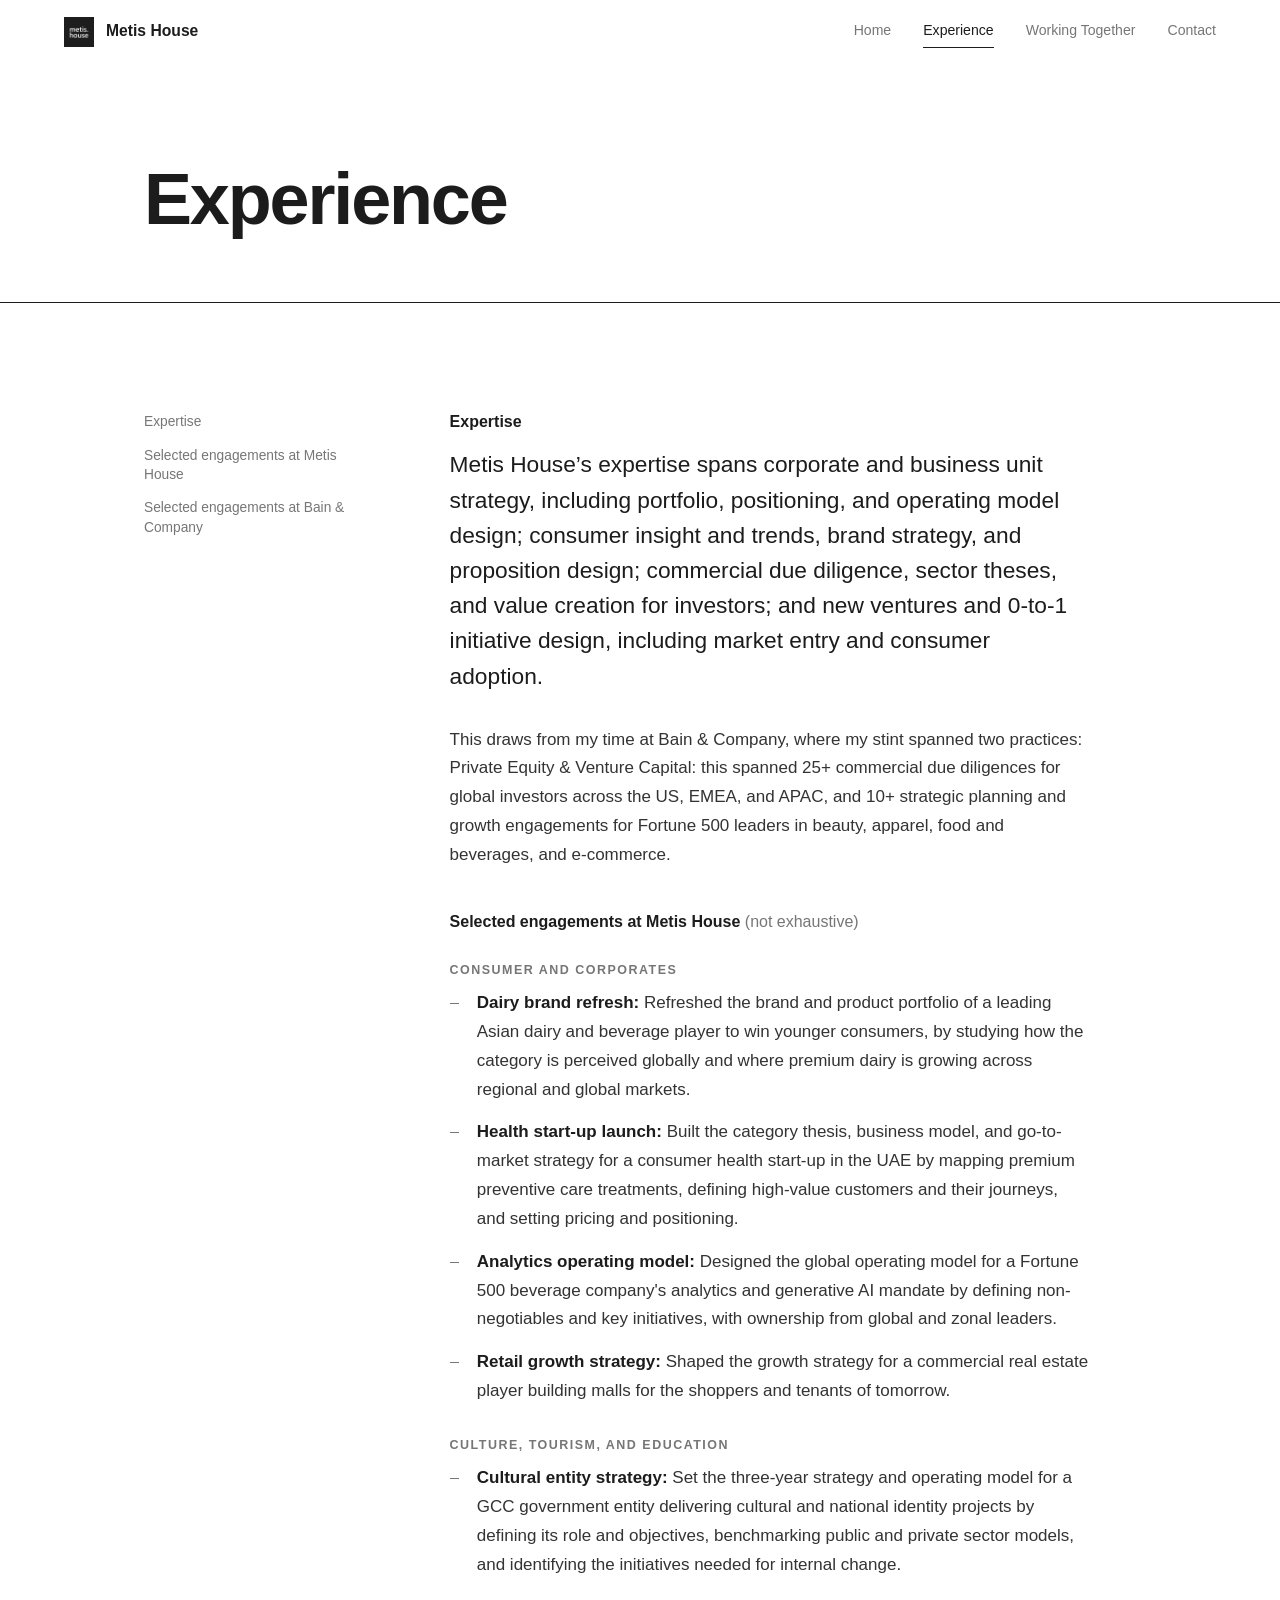
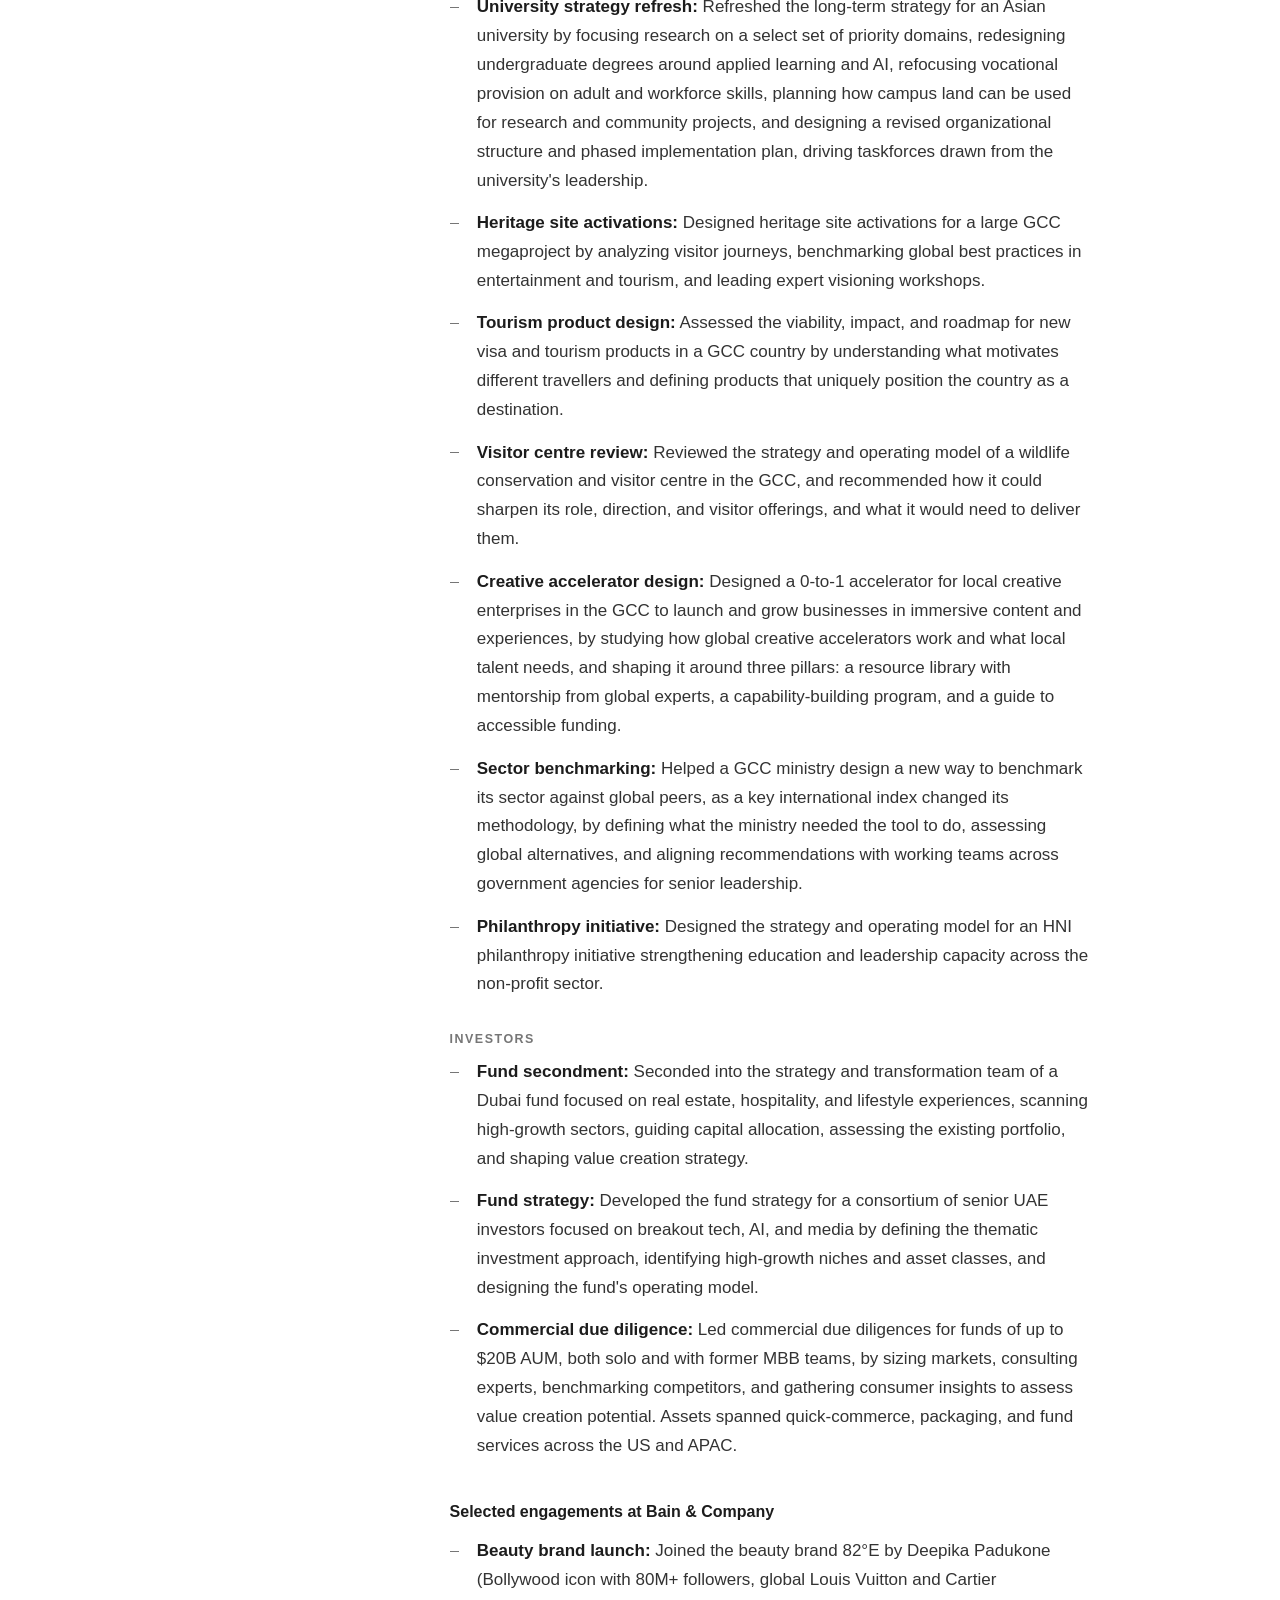
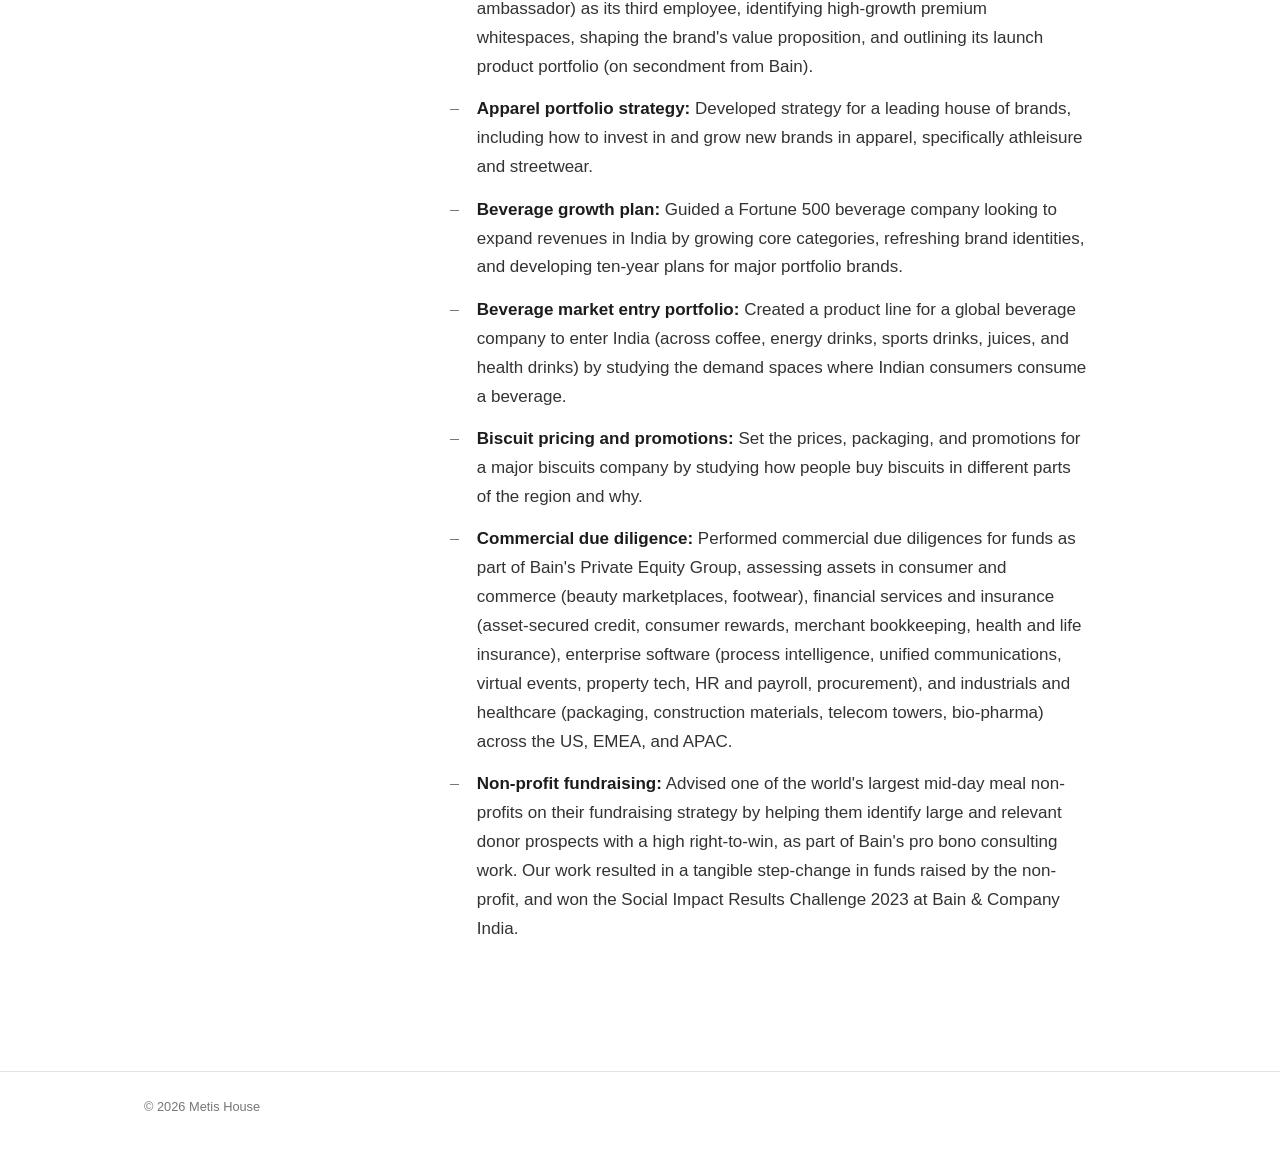
==== experience.html @ dea948ea "Split site into separate Home, Experience, Working Together and Contact pages Restores the Metis Hou" ====
<!doctype html>
<html lang="en">
<head>
  <meta charset="utf-8">
  <meta name="viewport" content="width=device-width, initial-scale=1">
  <title>Experience | Metis House</title>
  <meta name="description" content="Strategy for consumer and culture-driven organizations.">
  <link rel="icon" type="image/png" href="favicon.png">
  <link rel="stylesheet" href="styles.css">
</head>
<body>

  <header class="topbar">
    <a href="index.html" class="wordmark" aria-label="Metis House, home">
      <img class="mark" src="logo.png" alt="" width="30" height="30">Metis House
    </a>
    <button class="menu-toggle" aria-expanded="false" aria-controls="nav" aria-label="Open menu">
      <span></span><span></span>
    </button>
    <nav id="nav" class="nav">
      <a href="index.html">Home</a>
      <a href="experience.html" class="active" aria-current="page">Experience</a>
      <a href="working-together.html">Working Together</a>
      <a href="contact.html">Contact</a>
    </nav>
  </header>

  <main>

    <section class="page-head">
      <div class="wrap">
        <h1>Experience</h1>
      </div>
    </section>

    <section class="section">
      <div class="wrap grid">
        <div class="side">
          <nav class="subnav" aria-label="On this page">
            <a href="#expertise">Expertise</a>
            <a href="#metis-house-engagements">Selected engagements at Metis House</a>
            <a href="#bain-engagements">Selected engagements at Bain &amp; Company</a>
          </nav>
        </div>
        <div class="body">
          <h3 class="subhead subhead--first" id="expertise">Expertise</h3>
          <p class="lead">Metis House’s expertise spans corporate and business unit strategy, including portfolio, positioning, and operating model design; consumer insight and trends, brand strategy, and proposition design; commercial due diligence, sector theses, and value creation for investors; and new ventures and 0-to-1 initiative design, including market entry and consumer adoption.</p>
          <p>This draws from my time at Bain &amp; Company, where my stint spanned two practices: Private Equity &amp; Venture Capital: this spanned 25+ commercial due diligences for global investors across the US, EMEA, and APAC, and 10+ strategic planning and growth engagements for Fortune 500 leaders in beauty, apparel, food and beverages, and e-commerce.</p>

          <h3 class="subhead" id="metis-house-engagements">Selected engagements at Metis House <span class="quiet">(not exhaustive)</span></h3>

          <div class="group">
            <h4>Consumer and corporates</h4>
            <ul class="list list--plain">
              <li><strong>Dairy brand refresh:</strong> Refreshed the brand and product portfolio of a leading Asian dairy and beverage player to win younger consumers, by studying how the category is perceived globally and where premium dairy is growing across regional and global markets.</li>
              <li><strong>Health start-up launch:</strong> Built the category thesis, business model, and go-to-market strategy for a consumer health start-up in the UAE by mapping premium preventive care treatments, defining high-value customers and their journeys, and setting pricing and positioning.</li>
              <li><strong>Analytics operating model:</strong> Designed the global operating model for a Fortune 500 beverage company's analytics and generative AI mandate by defining non-negotiables and key initiatives, with ownership from global and zonal leaders.</li>
              <li><strong>Retail growth strategy:</strong> Shaped the growth strategy for a commercial real estate player building malls for the shoppers and tenants of tomorrow.</li>
            </ul>
          </div>

          <div class="group">
            <h4>Culture, tourism, and education</h4>
            <ul class="list list--plain">
              <li><strong>Cultural entity strategy:</strong> Set the three-year strategy and operating model for a GCC government entity delivering cultural and national identity projects by defining its role and objectives, benchmarking public and private sector models, and identifying the initiatives needed for internal change.</li>
              <li><strong>University strategy refresh:</strong> Refreshed the long-term strategy for an Asian university by focusing research on a select set of priority domains, redesigning undergraduate degrees around applied learning and AI, refocusing vocational provision on adult and workforce skills, planning how campus land can be used for research and community projects, and designing a revised organizational structure and phased implementation plan, driving taskforces drawn from the university's leadership.</li>
              <li><strong>Heritage site activations:</strong> Designed heritage site activations for a large GCC megaproject by analyzing visitor journeys, benchmarking global best practices in entertainment and tourism, and leading expert visioning workshops.</li>
              <li><strong>Tourism product design:</strong> Assessed the viability, impact, and roadmap for new visa and tourism products in a GCC country by understanding what motivates different travellers and defining products that uniquely position the country as a destination.</li>
              <li><strong>Visitor centre review:</strong> Reviewed the strategy and operating model of a wildlife conservation and visitor centre in the GCC, and recommended how it could sharpen its role, direction, and visitor offerings, and what it would need to deliver them.</li>
              <li><strong>Creative accelerator design:</strong> Designed a 0-to-1 accelerator for local creative enterprises in the GCC to launch and grow businesses in immersive content and experiences, by studying how global creative accelerators work and what local talent needs, and shaping it around three pillars: a resource library with mentorship from global experts, a capability-building program, and a guide to accessible funding.</li>
              <li><strong>Sector benchmarking:</strong> Helped a GCC ministry design a new way to benchmark its sector against global peers, as a key international index changed its methodology, by defining what the ministry needed the tool to do, assessing global alternatives, and aligning recommendations with working teams across government agencies for senior leadership.</li>
              <li><strong>Philanthropy initiative:</strong> Designed the strategy and operating model for an HNI philanthropy initiative strengthening education and leadership capacity across the non-profit sector.</li>
            </ul>
          </div>

          <div class="group">
            <h4>Investors</h4>
            <ul class="list list--plain">
              <li><strong>Fund secondment:</strong> Seconded into the strategy and transformation team of a Dubai fund focused on real estate, hospitality, and lifestyle experiences, scanning high-growth sectors, guiding capital allocation, assessing the existing portfolio, and shaping value creation strategy.</li>
              <li><strong>Fund strategy:</strong> Developed the fund strategy for a consortium of senior UAE investors focused on breakout tech, AI, and media by defining the thematic investment approach, identifying high-growth niches and asset classes, and designing the fund's operating model.</li>
              <li><strong>Commercial due diligence:</strong> Led commercial due diligences for funds of up to $20B AUM, both solo and with former MBB teams, by sizing markets, consulting experts, benchmarking competitors, and gathering consumer insights to assess value creation potential. Assets spanned quick-commerce, packaging, and fund services across the US and APAC.</li>
            </ul>
          </div>

          <h3 class="subhead" id="bain-engagements">Selected engagements at Bain &amp; Company</h3>
          <ul class="list list--plain">
              <li><strong>Beauty brand launch:</strong> Joined the beauty brand 82°E by Deepika Padukone (Bollywood icon with 80M+ followers, global Louis Vuitton and Cartier ambassador) as its third employee, identifying high-growth premium whitespaces, shaping the brand's value proposition, and outlining its launch product portfolio (on secondment from Bain).</li>
              <li><strong>Apparel portfolio strategy:</strong> Developed strategy for a leading house of brands, including how to invest in and grow new brands in apparel, specifically athleisure and streetwear.</li>
              <li><strong>Beverage growth plan:</strong> Guided a Fortune 500 beverage company looking to expand revenues in India by growing core categories, refreshing brand identities, and developing ten-year plans for major portfolio brands.</li>
              <li><strong>Beverage market entry portfolio:</strong> Created a product line for a global beverage company to enter India (across coffee, energy drinks, sports drinks, juices, and health drinks) by studying the demand spaces where Indian consumers consume a beverage.</li>
              <li><strong>Biscuit pricing and promotions:</strong> Set the prices, packaging, and promotions for a major biscuits company by studying how people buy biscuits in different parts of the region and why.</li>
              <li><strong>Commercial due diligence:</strong> Performed commercial due diligences for funds as part of Bain's Private Equity Group, assessing assets in consumer and commerce (beauty marketplaces, footwear), financial services and insurance (asset-secured credit, consumer rewards, merchant bookkeeping, health and life insurance), enterprise software (process intelligence, unified communications, virtual events, property tech, HR and payroll, procurement), and industrials and healthcare (packaging, construction materials, telecom towers, bio-pharma) across the US, EMEA, and APAC.</li>
              <li><strong>Non-profit fundraising:</strong> Advised one of the world's largest mid-day meal non-profits on their fundraising strategy by helping them identify large and relevant donor prospects with a high right-to-win, as part of Bain's pro bono consulting work. Our work resulted in a tangible step-change in funds raised by the non-profit, and won the Social Impact Results Challenge 2023 at Bain &amp; Company India.</li>
            </ul>
        </div>
      </div>
    </section>

  </main>

  <footer class="site-footer">
    <div class="wrap">&copy; <span class="year"></span> Metis House</div>
  </footer>

  <script src="script.js"></script>
</body>
</html>
---- styles.css ----
/* Metis House — black and white, Segoe UI.
   Layout: one continuous reading column; section names sit in a quiet
   left margin on wide screens and above the text on phones. */

:root {
  --black: #1d1d1d; /* matches the logo */
  --ink: #1c1c1c;
  --body: #333333;
  --grey: #767676;
  --line: #e4e4e4;
  --paper: #ffffff;
  --font: "Segoe UI", "Segoe UI Web (West European)", -apple-system, BlinkMacSystemFont, Roboto, "Helvetica Neue", Arial, sans-serif;
  --gutter: clamp(20px, 5vw, 64px);
  --max: 1120px;
  --measure: 40rem;
}

*, *::before, *::after { box-sizing: border-box; }

html { scroll-behavior: smooth; scroll-padding-top: 88px; }

body {
  margin: 0;
  font-family: var(--font);
  font-size: 17px;
  line-height: 1.7;
  color: var(--body);
  background: var(--paper);
  -webkit-font-smoothing: antialiased;
  overflow-x: hidden;
}

h1, h2, h3, h4 { margin: 0; color: var(--ink); font-weight: 600; line-height: 1.2; text-wrap: balance; }
p { margin: 0 0 1.15em; }
a { color: inherit; }
strong { color: var(--ink); font-weight: 600; }

.wrap { max-width: var(--max); margin: 0 auto; padding-inline: var(--gutter); }

/* ---------- Top bar ---------- */
.topbar {
  position: fixed;
  inset: 0 0 auto 0;
  z-index: 50;
  height: 64px;
  display: flex;
  align-items: center;
  justify-content: space-between;
  padding-inline: var(--gutter);
  background: var(--paper);
  border-bottom: 1px solid transparent;
  transition: border-color .3s;
}
.topbar.scrolled { border-bottom-color: var(--line); }

.wordmark {
  display: inline-flex; align-items: center; gap: 12px;
  font-size: 0.98rem; font-weight: 600; color: var(--ink);
  text-decoration: none;
}
.mark { display: block; width: 30px; height: 30px; }

.nav { display: flex; gap: 2rem; }
.nav a {
  font-size: 0.88rem;
  color: var(--grey);
  text-decoration: none;
  padding-block: 4px;
  border-bottom: 1px solid transparent;
  transition: color .2s, border-color .2s;
}
.nav a:hover { color: var(--ink); }
.nav a.active { color: var(--ink); border-bottom-color: var(--ink); }

.menu-toggle {
  display: none;
  width: 40px; height: 40px;
  border: 0; background: none; cursor: pointer;
  padding: 13px 8px;
  flex-direction: column; justify-content: space-between;
}
.menu-toggle span { display: block; height: 2px; background: var(--black); transition: transform .3s; }
.menu-toggle[aria-expanded="true"] span:first-child { transform: translateY(5px) rotate(45deg); }
.menu-toggle[aria-expanded="true"] span:last-child  { transform: translateY(-5px) rotate(-45deg); }

a:focus-visible, button:focus-visible { outline: 2px solid var(--black); outline-offset: 3px; }

/* ---------- Hero ---------- */
.hero { padding-top: clamp(150px, 22vh, 230px); padding-bottom: clamp(48px, 7vw, 88px); }
.hero h1 {
  font-size: clamp(3rem, 9vw, 7rem);
  letter-spacing: -0.035em;
  line-height: 1;
  margin-bottom: 1.25rem;
}
.tagline {
  font-size: clamp(1.2rem, 2.3vw, 1.7rem);
  font-weight: 300;
  color: var(--grey);
  max-width: 30ch;
  line-height: 1.35;
  margin: 0;
}

/* ---------- Sections ---------- */
.section { padding-block: clamp(56px, 8vw, 104px); border-top: 1px solid var(--line); }
.hero + .section, .page-head + .section { border-top-color: var(--black); }

/* ---------- Inner page titles ---------- */
.page-head { padding-top: clamp(130px, 18vh, 190px); padding-bottom: clamp(36px, 5vw, 64px); }
.page-head h1 { font-size: clamp(2.4rem, 6vw, 4.5rem); letter-spacing: -0.03em; line-height: 1.05; }

.grid {
  display: grid;
  grid-template-columns: minmax(150px, 1fr) minmax(0, 3fr);
  column-gap: clamp(32px, 6vw, 96px);
}
.body { max-width: var(--measure); min-width: 0; }

.subnav {
  position: sticky;
  top: 96px;
  display: flex;
  flex-direction: column;
  gap: 0.9rem;
  padding-top: 0.5em;
  font-size: 0.86rem;
  line-height: 1.4;
}
.subnav a { color: var(--grey); text-decoration: none; transition: color .2s; }
.subnav a:hover { color: var(--ink); }

.lead {
  font-size: clamp(1.2rem, 1.9vw, 1.42rem);
  font-weight: 300;
  line-height: 1.55;
  color: var(--ink);
  margin-bottom: 1.4em;
}

.subhead {
  font-size: 1rem;
  font-weight: 600;
  margin: 2.6em 0 1em;
}
.quiet { font-weight: 400; color: var(--grey); }

.list { list-style: none; padding: 0; margin: 0 0 1.5em; }
.list li {
  position: relative;
  padding-left: 1.6em;
  margin-bottom: 0.8em;
}
.list li::before {
  content: "\2192";
  position: absolute;
  left: 0;
  color: var(--ink);
}
.list--suited li { margin-bottom: 1.05em; }

.list--plain li::before { content: ""; top: 0.82em; width: 0.55em; height: 1px; background: var(--grey); }

.group { margin-top: 1.9em; }
.group h4 {
  font-size: 0.78rem;
  font-weight: 600;
  letter-spacing: 0.12em;
  text-transform: uppercase;
  color: var(--grey);
  margin-bottom: 0.9em;
}

.aside {
  margin: 2.6em 0 0;
  padding-top: 1.4em;
  border-top: 1px solid var(--line);
  color: var(--grey);
  font-size: 0.98rem;
}
.aside em { font-style: normal; font-weight: 600; color: var(--ink); }

/* ---------- Contact ---------- */
.page-contact { background: var(--black); }
.page-contact .topbar { background: var(--black); }
.page-contact .wordmark { color: var(--paper); }
.page-contact .mark { outline: 1px solid #4a4a4a; }
.page-contact .nav a { color: #9a9a9a; }
.page-contact .nav a:hover, .page-contact .nav a.active { color: var(--paper); border-bottom-color: var(--paper); }
.page-contact .menu-toggle span { background: var(--paper); }
.page-contact .topbar.scrolled { border-bottom-color: #2c2c2c; }

.contact-page {
  color: var(--paper);
  min-height: calc(100vh - 80px);
  padding-top: clamp(150px, 22vh, 230px);
  padding-bottom: clamp(64px, 9vw, 120px);
}
.contact-page h1 { color: var(--paper); font-size: clamp(2.4rem, 6vw, 4.5rem); letter-spacing: -0.03em; line-height: 1.05; margin-bottom: 2.5rem; }
.contact-line {
  font-size: clamp(1.4rem, 3.2vw, 2.3rem);
  font-weight: 300;
  line-height: 1.3;
  display: flex; flex-wrap: wrap; align-items: baseline; gap: 0.2em 0.6em;
  margin: 0;
  overflow-wrap: anywhere;
}
.contact-line a {
  color: var(--paper);
  text-decoration: none;
  border-bottom: 1px solid #5a5a5a;
  transition: border-color .2s;
}
.contact-line a:hover { border-bottom-color: var(--paper); }
.sep { color: #5a5a5a; }
.page-contact a:focus-visible, .page-contact button:focus-visible { outline-color: var(--paper); }

.site-footer { border-top: 1px solid var(--line); padding-block: 24px 32px; font-size: 0.8rem; color: var(--grey); }
.page-contact .site-footer { border-top-color: #2c2c2c; color: #8a8a8a; }

/* ---------- Gentle fade-in (content is visible without JS) ---------- */
.js .fade { opacity: 0; transform: translateY(14px); transition: opacity .8s ease, transform .8s ease; }
.js .fade.in { opacity: 1; transform: none; }

@media (prefers-reduced-motion: reduce) {
  html { scroll-behavior: auto; }
  .js .fade { opacity: 1; transform: none; transition: none; }
}

/* ---------- Responsive ---------- */
@media (max-width: 820px) {
  body { font-size: 16px; }
  .menu-toggle { display: flex; }
  .nav {
    position: fixed;
    top: 64px; left: 0; right: 0;
    flex-direction: column; gap: 0;
    background: var(--paper);
    border-bottom: 1px solid var(--line);
    padding: 4px var(--gutter) 16px;
    opacity: 0; pointer-events: none;
    transform: translateY(-6px);
    transition: opacity .25s, transform .25s;
  }
  .nav.open { opacity: 1; pointer-events: auto; transform: none; }
  .nav a { padding-block: 14px; font-size: 1rem; border-bottom: 1px solid var(--line); }
  .nav a.active { border-bottom-color: var(--line); }

  .grid { grid-template-columns: minmax(0, 1fr); }
  .side:empty { display: none; }
  .subnav { position: static; flex-direction: row; flex-wrap: wrap; gap: 0.5rem 1.25rem; padding: 0 0 1.5rem; margin-bottom: 2rem; border-bottom: 1px solid var(--line); }
}

.nowrap { white-space: nowrap; }

/* Expertise heading sits at the top of its section */
.subhead--first { margin-top: 0.45em; }

@media (max-width: 820px) {
  .page-contact .nav { background: var(--black); border-bottom-color: #2c2c2c; }
  .page-contact .nav a, .page-contact .nav a.active { border-bottom-color: #2c2c2c; }
}
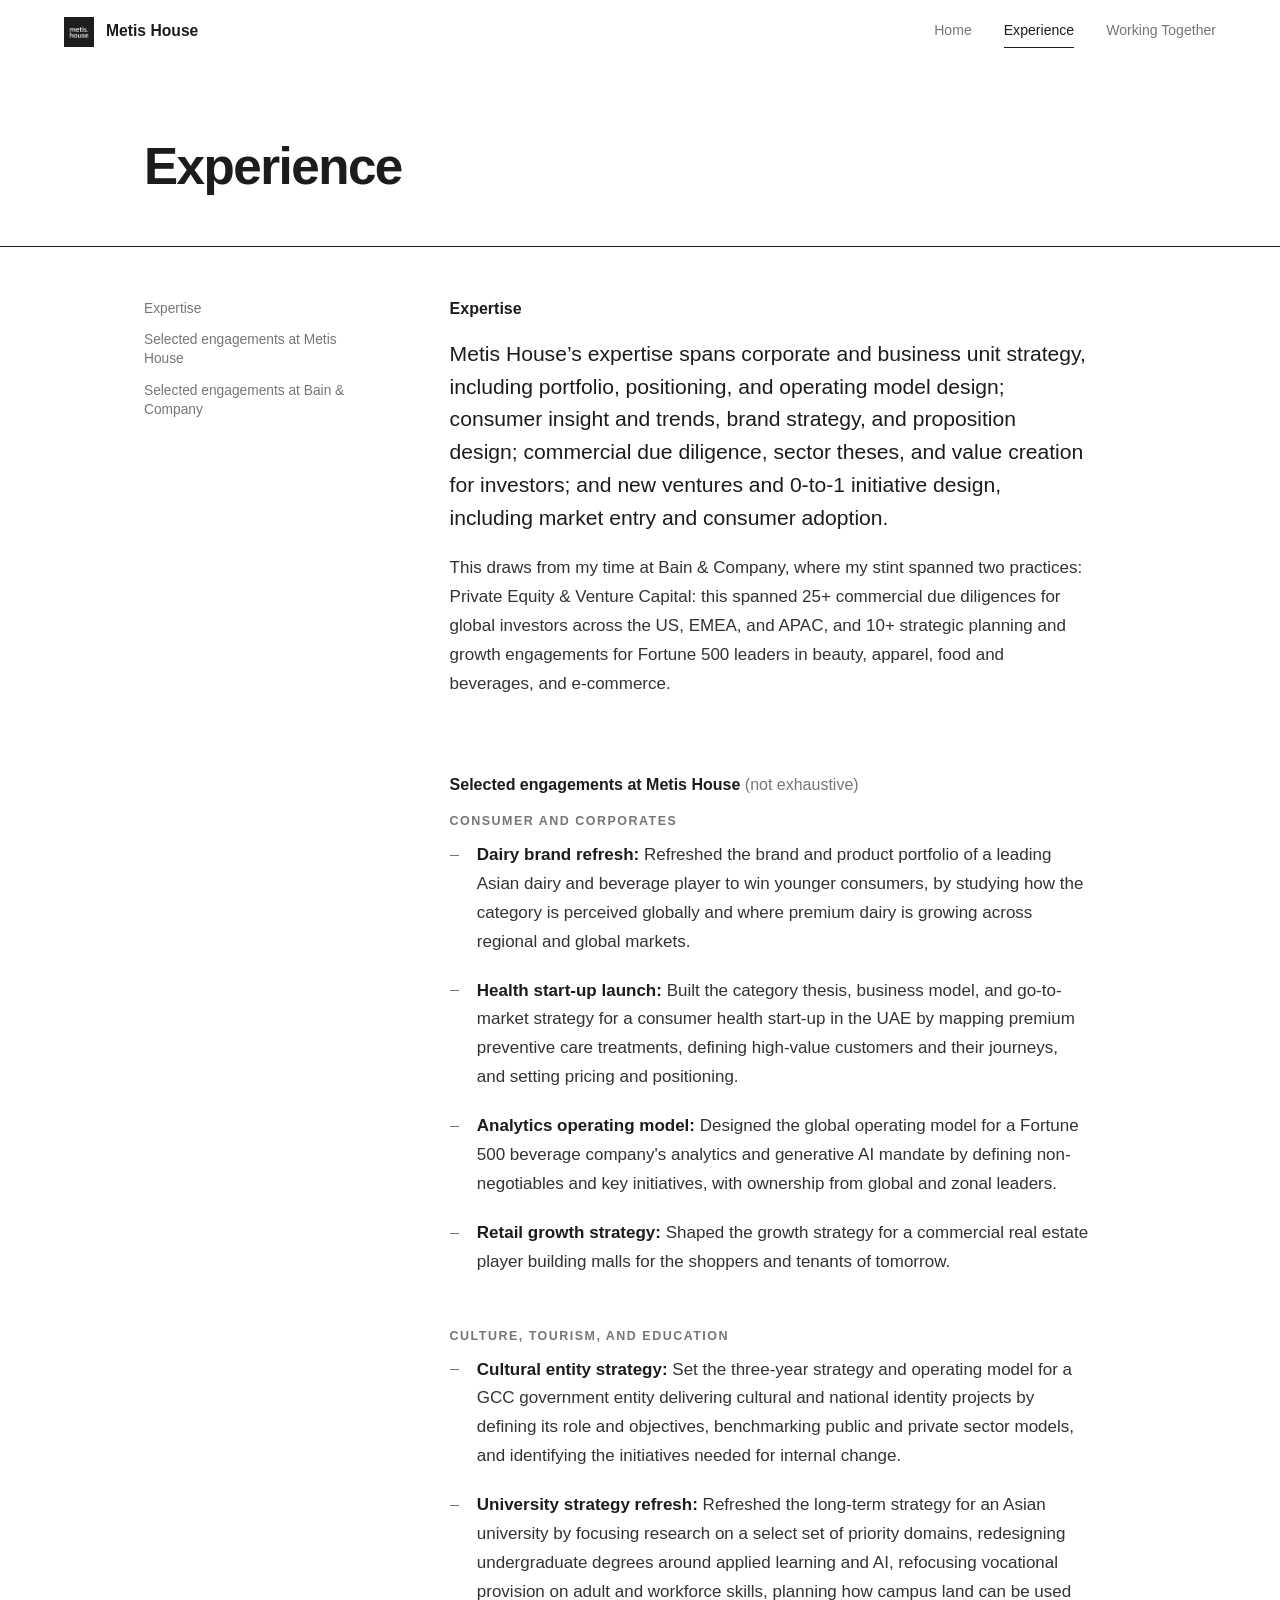
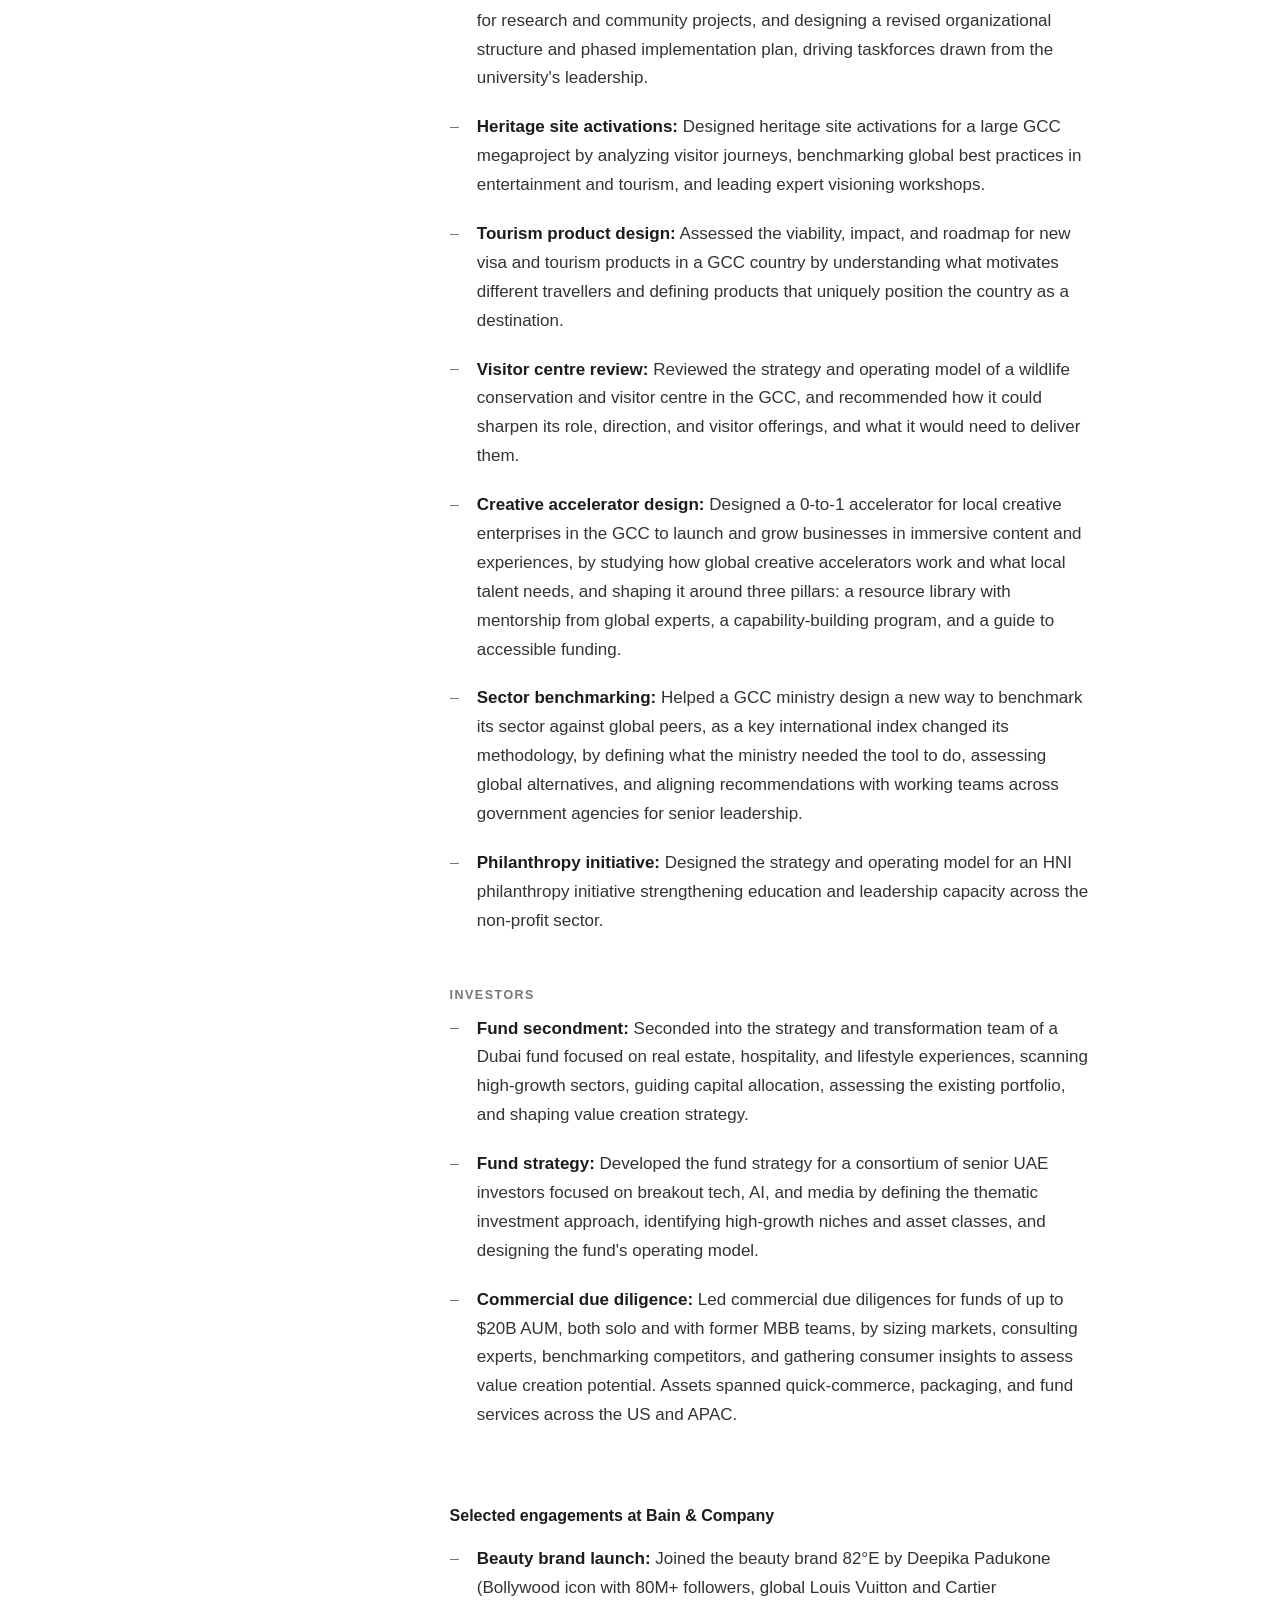
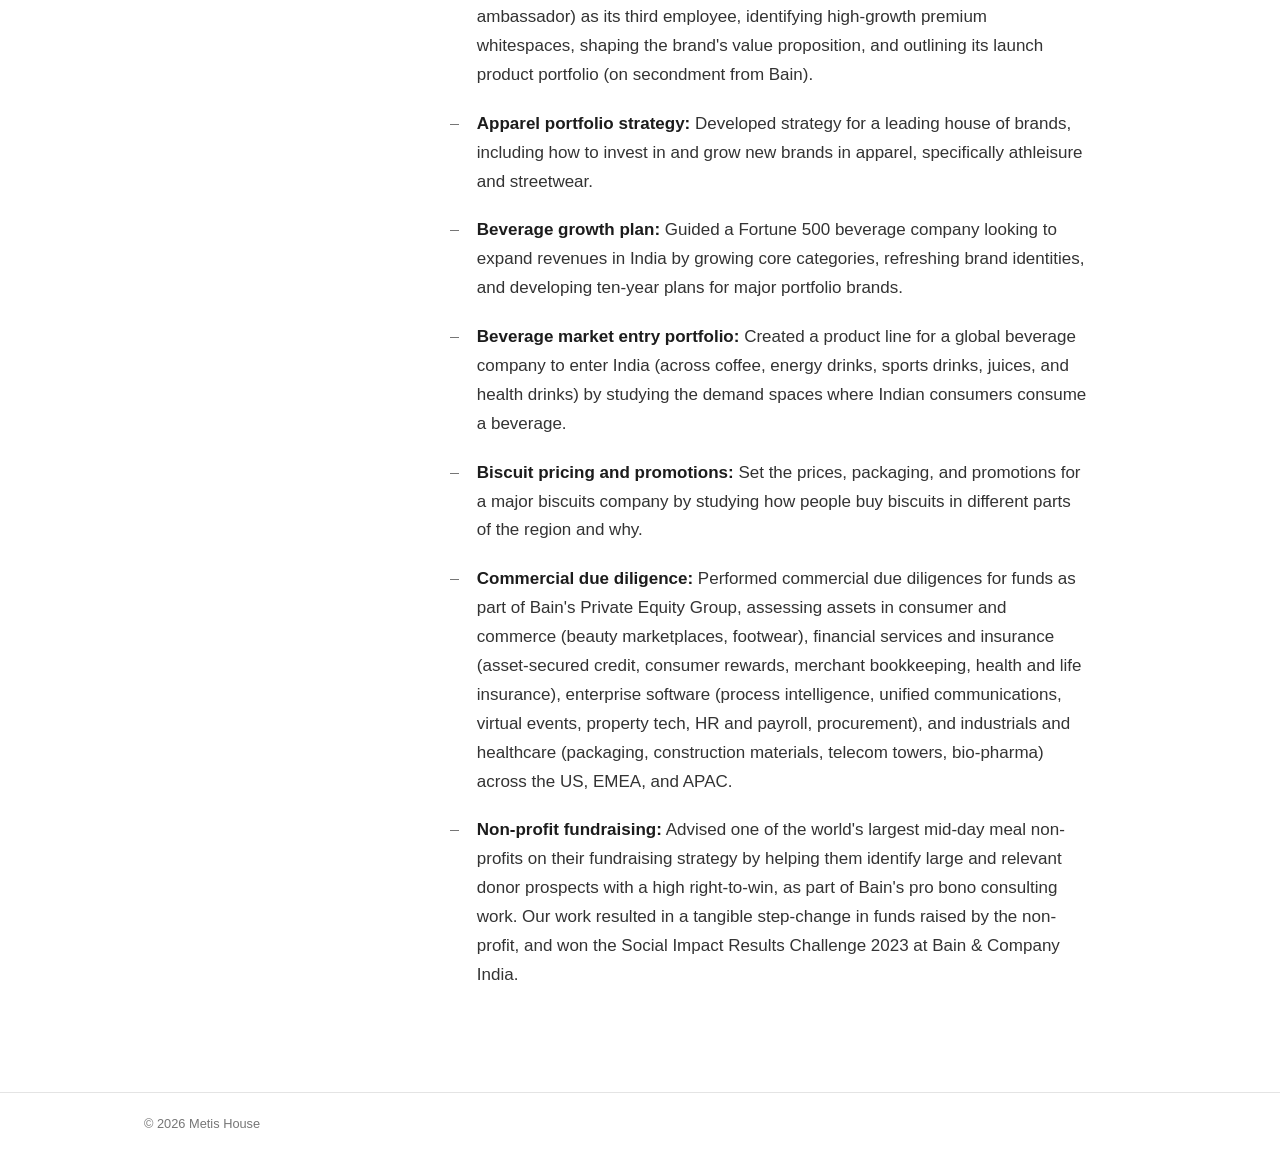
==== commit 8f65e4cb: "Remove Contact page, make Working Together the dark contact-style page, unify spacing Working Togeth" ====
--- a/experience.html
+++ b/experience.html
@@ -21,7 +21,6 @@
       <a href="index.html">Home</a>
       <a href="experience.html" class="active" aria-current="page">Experience</a>
       <a href="working-together.html">Working Together</a>
-      <a href="contact.html">Contact</a>
     </nav>
   </header>
 
--- a/styles.css
+++ b/styles.css
@@ -1,6 +1,6 @@
 /* Metis House — black and white, Segoe UI.
-   Layout: one continuous reading column; section names sit in a quiet
-   left margin on wide screens and above the text on phones. */
+   Layout: one reading column per page; Experience adds a quiet
+   on-this-page menu in the left margin on wide screens. */
 
 :root {
   --black: #1d1d1d; /* matches the logo */
@@ -13,11 +13,27 @@
   --gutter: clamp(20px, 5vw, 64px);
   --max: 1120px;
   --measure: 40rem;
+  --bar: 64px;
+
+  /* Type scale */
+  --t-display: clamp(2.6rem, 6vw, 4.75rem);  /* Home title */
+  --t-title: clamp(2.1rem, 4vw, 3.25rem);    /* page titles */
+  --t-lead: clamp(1.15rem, 1.7vw, 1.32rem);
+  --t-tagline: clamp(1.1rem, 1.9vw, 1.45rem);
+
+  /* Spacing scale, used for every vertical gap */
+  --s-1: 8px;
+  --s-2: 12px;
+  --s-3: 20px;
+  --s-4: clamp(24px, 3vw, 32px);
+  --s-5: clamp(36px, 4.5vw, 52px);
+  --s-6: clamp(48px, 6vw, 76px);
+  --s-7: clamp(64px, 8vw, 112px);
 }
 
 *, *::before, *::after { box-sizing: border-box; }
 
-html { scroll-behavior: smooth; scroll-padding-top: 88px; }
+html { scroll-behavior: smooth; scroll-padding-top: calc(var(--bar) + var(--s-4)); }
 
 body {
   margin: 0;
@@ -31,9 +47,10 @@
 }
 
 h1, h2, h3, h4 { margin: 0; color: var(--ink); font-weight: 600; line-height: 1.2; text-wrap: balance; }
-p { margin: 0 0 1.15em; }
+p { margin: 0; }
 a { color: inherit; }
 strong { color: var(--ink); font-weight: 600; }
+.nowrap { white-space: nowrap; }
 
 .wrap { max-width: var(--max); margin: 0 auto; padding-inline: var(--gutter); }
 
@@ -42,7 +59,7 @@
   position: fixed;
   inset: 0 0 auto 0;
   z-index: 50;
-  height: 64px;
+  height: var(--bar);
   display: flex;
   align-items: center;
   justify-content: space-between;
@@ -85,30 +102,16 @@
 
 a:focus-visible, button:focus-visible { outline: 2px solid var(--black); outline-offset: 3px; }
 
-/* ---------- Hero ---------- */
-.hero { padding-top: clamp(150px, 22vh, 230px); padding-bottom: clamp(48px, 7vw, 88px); }
-.hero h1 {
-  font-size: clamp(3rem, 9vw, 7rem);
-  letter-spacing: -0.035em;
-  line-height: 1;
-  margin-bottom: 1.25rem;
-}
-.tagline {
-  font-size: clamp(1.2rem, 2.3vw, 1.7rem);
-  font-weight: 300;
-  color: var(--grey);
-  max-width: 30ch;
-  line-height: 1.35;
-  margin: 0;
-}
+/* ---------- Page openings ---------- */
+.hero { padding-top: calc(var(--bar) + var(--s-7)); padding-bottom: var(--s-5); }
+.hero h1 { font-size: var(--t-display); letter-spacing: -0.035em; line-height: 1; margin-bottom: var(--s-2); }
+.tagline { font-size: var(--t-tagline); font-weight: 300; color: var(--grey); line-height: 1.35; }
+
+.page-head { padding-top: calc(var(--bar) + var(--s-6)); padding-bottom: var(--s-5); }
+.page-head h1 { font-size: var(--t-title); letter-spacing: -0.03em; line-height: 1.05; }
 
 /* ---------- Sections ---------- */
-.section { padding-block: clamp(56px, 8vw, 104px); border-top: 1px solid var(--line); }
-.hero + .section, .page-head + .section { border-top-color: var(--black); }
-
-/* ---------- Inner page titles ---------- */
-.page-head { padding-top: clamp(130px, 18vh, 190px); padding-bottom: clamp(36px, 5vw, 64px); }
-.page-head h1 { font-size: clamp(2.4rem, 6vw, 4.5rem); letter-spacing: -0.03em; line-height: 1.05; }
+.section { padding-block: var(--s-5) var(--s-7); border-top: 1px solid var(--black); }
 
 .grid {
   display: grid;
@@ -119,104 +122,71 @@
 
 .subnav {
   position: sticky;
-  top: 96px;
+  top: calc(var(--bar) + var(--s-4));
   display: flex;
   flex-direction: column;
-  gap: 0.9rem;
-  padding-top: 0.5em;
+  gap: var(--s-2);
   font-size: 0.86rem;
   line-height: 1.4;
 }
 .subnav a { color: var(--grey); text-decoration: none; transition: color .2s; }
 .subnav a:hover { color: var(--ink); }
 
-.lead {
-  font-size: clamp(1.2rem, 1.9vw, 1.42rem);
-  font-weight: 300;
-  line-height: 1.55;
-  color: var(--ink);
-  margin-bottom: 1.4em;
-}
-
-.subhead {
-  font-size: 1rem;
-  font-weight: 600;
-  margin: 2.6em 0 1em;
-}
+/* Text rhythm inside a page:
+   group label → its list, one-line list items: s-2
+   multi-line entries, heading → its text, lead → paragraph: s-3
+   between engagement groups: s-5   between major sections: s-6 */
+.lead { font-size: var(--t-lead); font-weight: 300; line-height: 1.55; color: var(--ink); }
+.body > p + p { margin-top: var(--s-3); }
+
+.subhead { font-size: 1rem; font-weight: 600; margin: var(--s-6) 0 var(--s-3); }
+.subhead--first { margin-top: 0; }
 .quiet { font-weight: 400; color: var(--grey); }
 
-.list { list-style: none; padding: 0; margin: 0 0 1.5em; }
-.list li {
-  position: relative;
-  padding-left: 1.6em;
-  margin-bottom: 0.8em;
-}
-.list li::before {
-  content: "\2192";
-  position: absolute;
-  left: 0;
-  color: var(--ink);
-}
-.list--suited li { margin-bottom: 1.05em; }
-
+.list { list-style: none; padding: 0; margin: 0; }
+.list li { position: relative; padding-left: 1.6em; }
+.list li + li { margin-top: var(--s-2); }
+.list li::before { content: "\2192"; position: absolute; left: 0; color: var(--ink); }
 .list--plain li::before { content: ""; top: 0.82em; width: 0.55em; height: 1px; background: var(--grey); }
-
-.group { margin-top: 1.9em; }
+.list--plain li + li { margin-top: var(--s-3); } /* multi-line entries need a clearer break */
+
+.group + .group { margin-top: var(--s-5); }
 .group h4 {
   font-size: 0.78rem;
   font-weight: 600;
   letter-spacing: 0.12em;
   text-transform: uppercase;
   color: var(--grey);
-  margin-bottom: 0.9em;
-}
-
-.aside {
-  margin: 2.6em 0 0;
-  padding-top: 1.4em;
-  border-top: 1px solid var(--line);
-  color: var(--grey);
-  font-size: 0.98rem;
-}
-.aside em { font-style: normal; font-weight: 600; color: var(--ink); }
-
-/* ---------- Contact ---------- */
-.page-contact { background: var(--black); }
-.page-contact .topbar { background: var(--black); }
-.page-contact .wordmark { color: var(--paper); }
-.page-contact .mark { outline: 1px solid #4a4a4a; }
-.page-contact .nav a { color: #9a9a9a; }
-.page-contact .nav a:hover, .page-contact .nav a.active { color: var(--paper); border-bottom-color: var(--paper); }
-.page-contact .menu-toggle span { background: var(--paper); }
-.page-contact .topbar.scrolled { border-bottom-color: #2c2c2c; }
-
-.contact-page {
-  color: var(--paper);
-  min-height: calc(100vh - 80px);
-  padding-top: clamp(150px, 22vh, 230px);
-  padding-bottom: clamp(64px, 9vw, 120px);
-}
-.contact-page h1 { color: var(--paper); font-size: clamp(2.4rem, 6vw, 4.5rem); letter-spacing: -0.03em; line-height: 1.05; margin-bottom: 2.5rem; }
-.contact-line {
-  font-size: clamp(1.4rem, 3.2vw, 2.3rem);
-  font-weight: 300;
-  line-height: 1.3;
-  display: flex; flex-wrap: wrap; align-items: baseline; gap: 0.2em 0.6em;
-  margin: 0;
-  overflow-wrap: anywhere;
-}
-.contact-line a {
+  margin-bottom: var(--s-2);
+}
+
+.site-footer { border-top: 1px solid var(--line); padding-block: var(--s-3) var(--s-4); font-size: 0.8rem; color: var(--grey); }
+
+/* ---------- Dark page (Working Together) ---------- */
+.page-dark { background: var(--black); min-height: 100vh; display: flex; flex-direction: column; }
+.page-dark main { flex: 1; }
+.page-dark .topbar { background: var(--black); }
+.page-dark .topbar.scrolled { border-bottom-color: #2c2c2c; }
+.page-dark .wordmark { color: var(--paper); }
+.page-dark .mark { outline: 1px solid #4a4a4a; }
+.page-dark .nav a { color: #9a9a9a; }
+.page-dark .nav a:hover, .page-dark .nav a.active { color: var(--paper); border-bottom-color: var(--paper); }
+.page-dark .menu-toggle span { background: var(--paper); }
+.page-dark a:focus-visible, .page-dark button:focus-visible { outline-color: var(--paper); }
+.page-dark .site-footer { border-top-color: #2c2c2c; color: #8a8a8a; }
+
+.dark-page { color: #cfcfcf; padding-top: calc(var(--bar) + var(--s-6)); padding-bottom: var(--s-7); }
+.dark-page h1 { color: var(--paper); font-size: var(--t-title); letter-spacing: -0.03em; line-height: 1.05; margin-bottom: var(--s-5); }
+.dark-copy { max-width: 46rem; font-size: var(--t-lead); font-weight: 300; line-height: 1.6; }
+.dark-copy p + p { margin-top: var(--s-4); }
+.dark-copy p:first-child { color: var(--paper); }
+.dark-copy a {
   color: var(--paper);
   text-decoration: none;
-  border-bottom: 1px solid #5a5a5a;
+  border-bottom: 1px solid #6a6a6a;
   transition: border-color .2s;
 }
-.contact-line a:hover { border-bottom-color: var(--paper); }
-.sep { color: #5a5a5a; }
-.page-contact a:focus-visible, .page-contact button:focus-visible { outline-color: var(--paper); }
-
-.site-footer { border-top: 1px solid var(--line); padding-block: 24px 32px; font-size: 0.8rem; color: var(--grey); }
-.page-contact .site-footer { border-top-color: #2c2c2c; color: #8a8a8a; }
+.dark-copy a:hover { border-bottom-color: var(--paper); }
 
 /* ---------- Gentle fade-in (content is visible without JS) ---------- */
 .js .fade { opacity: 0; transform: translateY(14px); transition: opacity .8s ease, transform .8s ease; }
@@ -227,13 +197,13 @@
   .js .fade { opacity: 1; transform: none; transition: none; }
 }
 
-/* ---------- Responsive ---------- */
+/* ---------- Phones and tablets ---------- */
 @media (max-width: 820px) {
   body { font-size: 16px; }
   .menu-toggle { display: flex; }
   .nav {
     position: fixed;
-    top: 64px; left: 0; right: 0;
+    top: var(--bar); left: 0; right: 0;
     flex-direction: column; gap: 0;
     background: var(--paper);
     border-bottom: 1px solid var(--line);
@@ -245,18 +215,55 @@
   .nav.open { opacity: 1; pointer-events: auto; transform: none; }
   .nav a { padding-block: 14px; font-size: 1rem; border-bottom: 1px solid var(--line); }
   .nav a.active { border-bottom-color: var(--line); }
+  .page-dark .nav { background: var(--black); border-bottom-color: #2c2c2c; }
+  .page-dark .nav a, .page-dark .nav a.active { border-bottom-color: #2c2c2c; }
 
   .grid { grid-template-columns: minmax(0, 1fr); }
   .side:empty { display: none; }
-  .subnav { position: static; flex-direction: row; flex-wrap: wrap; gap: 0.5rem 1.25rem; padding: 0 0 1.5rem; margin-bottom: 2rem; border-bottom: 1px solid var(--line); }
-}
-
-.nowrap { white-space: nowrap; }
-
-/* Expertise heading sits at the top of its section */
-.subhead--first { margin-top: 0.45em; }
-
-@media (max-width: 820px) {
-  .page-contact .nav { background: var(--black); border-bottom-color: #2c2c2c; }
-  .page-contact .nav a, .page-contact .nav a.active { border-bottom-color: #2c2c2c; }
-}
+  .subnav {
+    position: static;
+    flex-direction: row; flex-wrap: wrap;
+    gap: var(--s-1) var(--s-3);
+    padding-bottom: var(--s-3);
+    margin-bottom: var(--s-4);
+    border-bottom: 1px solid var(--line);
+  }
+}
+
+/* ---------- Home: one screen on laptops ----------
+   --gap-xs  title to tagline, list heading to list
+   --gap-sm  intro to proof line (one unit), between list items
+   --gap-md  either side of the rule (equal)
+   --gap-lg  before the "most suited for" list (the main break) */
+.page-home { min-height: 100vh; display: flex; flex-direction: column; }
+.page-home main { flex: 1; }
+.page-home .site-footer { display: none; }
+
+.page-home { --gap-xs: 10px; --gap-sm: 12px; --gap-md: 40px; --gap-lg: 52px; }
+.page-home .hero { padding-bottom: var(--gap-md); }
+.page-home .hero h1 { margin-bottom: var(--gap-xs); }
+.page-home .section { padding-block: var(--gap-md) 56px; }
+.page-home .lead + p { margin-top: var(--gap-sm); }
+.page-home .subhead { margin: var(--gap-lg) 0 var(--gap-xs); }
+.page-home .list li + li { margin-top: var(--gap-sm); }
+
+/* Laptops: gaps grow with screen height so Home fills one screen */
+@media (min-width: 821px) {
+  .page-home {
+    --gap-xs: clamp(8px, 1.4vh, 14px);
+    --gap-sm: clamp(8px, 1.6vh, 16px);
+    --gap-md: clamp(28px, 6vh, 64px);
+    --gap-lg: clamp(40px, 9vh, 104px);
+  }
+  .page-home .wrap { max-width: 1240px; }
+  .page-home .grid { grid-template-columns: minmax(0, 0.45fr) minmax(0, 3fr); column-gap: clamp(24px, 3vw, 48px); }
+  .page-home .body { max-width: 62rem; }
+
+  .page-home .hero { padding-top: calc(var(--bar) + clamp(28px, 11vh, 120px)); }
+  .page-home .hero h1 { font-size: clamp(2.6rem, min(5.6vw, 8.5vh), 4.75rem); }
+  .page-home .tagline { font-size: clamp(1.1rem, min(1.9vw, 2.7vh), 1.45rem); }
+
+  .page-home .section { padding-block: var(--gap-md) 0; }
+  .page-home .lead { font-size: clamp(1.02rem, min(1.6vw, 2.5vh), 1.3rem); line-height: 1.5; }
+  .page-home .body > p:not(.lead), .page-home .list li { font-size: 0.95rem; line-height: 1.6; }
+}
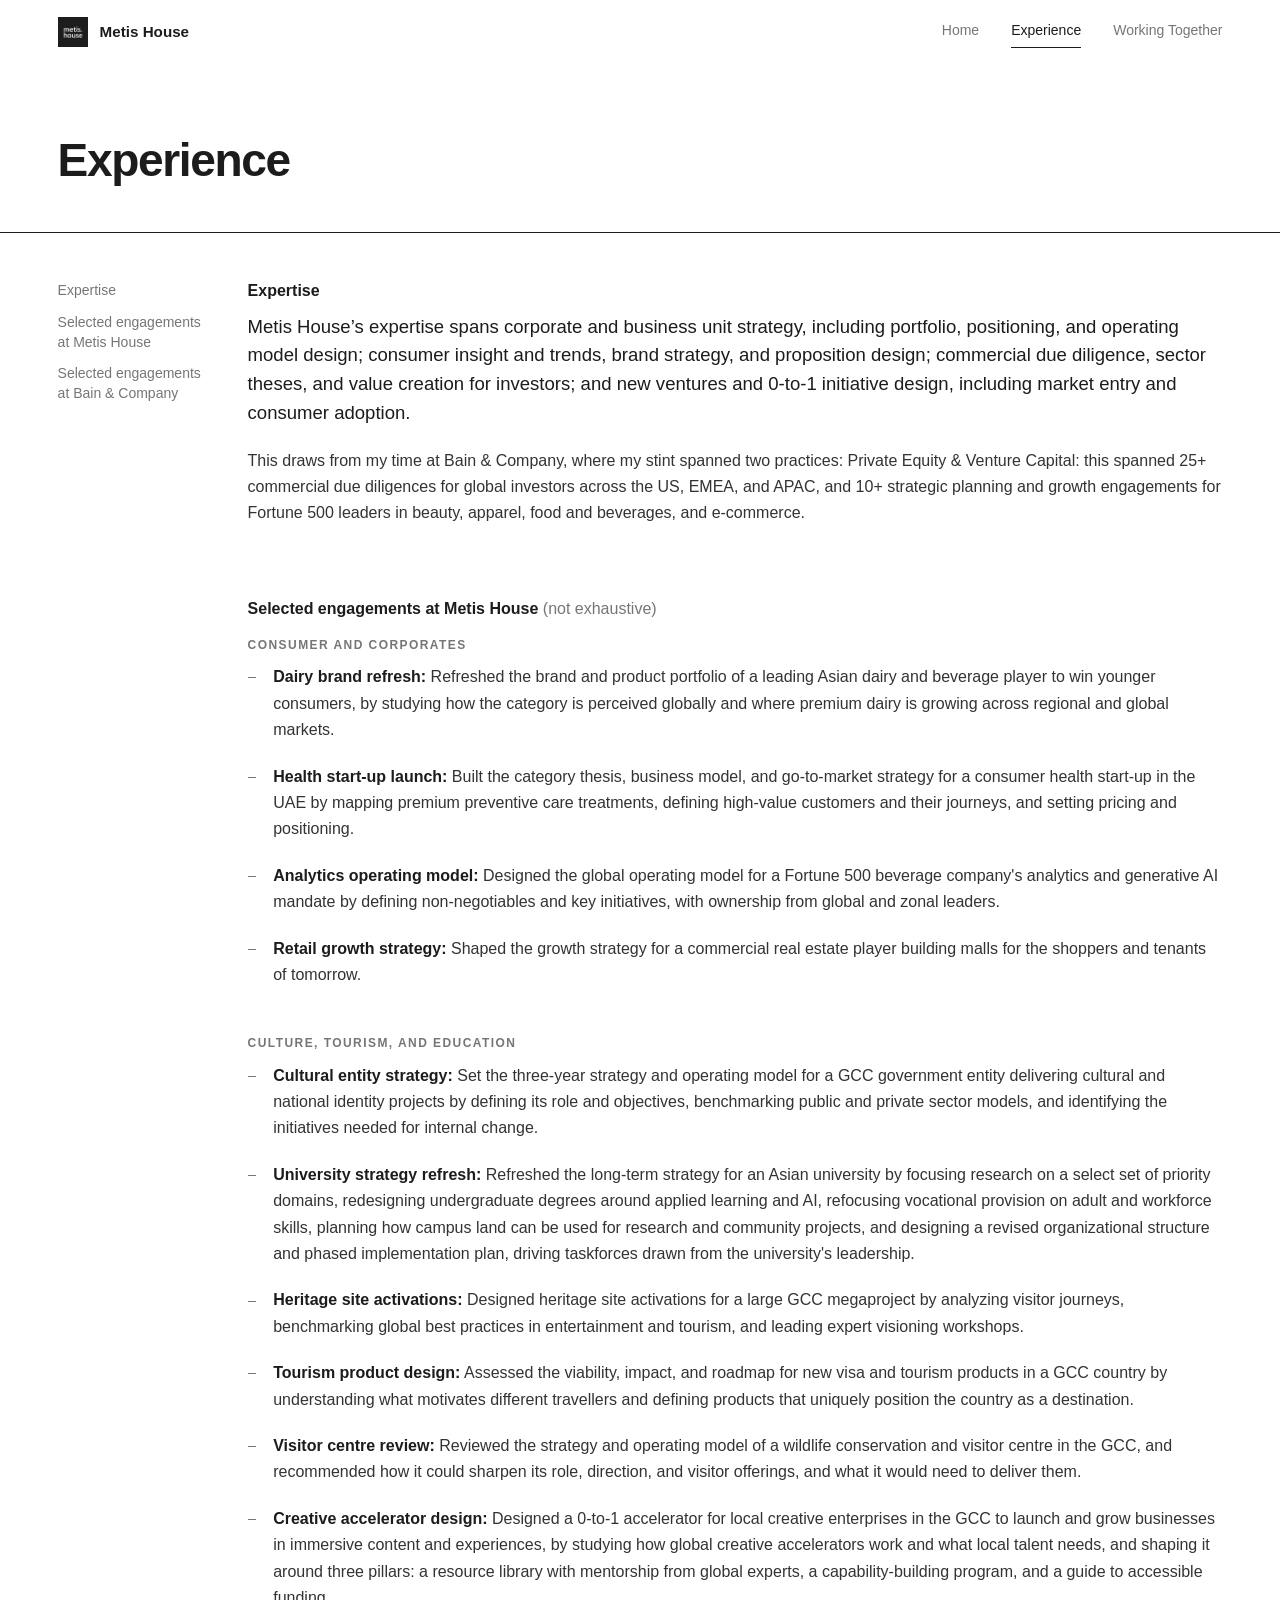
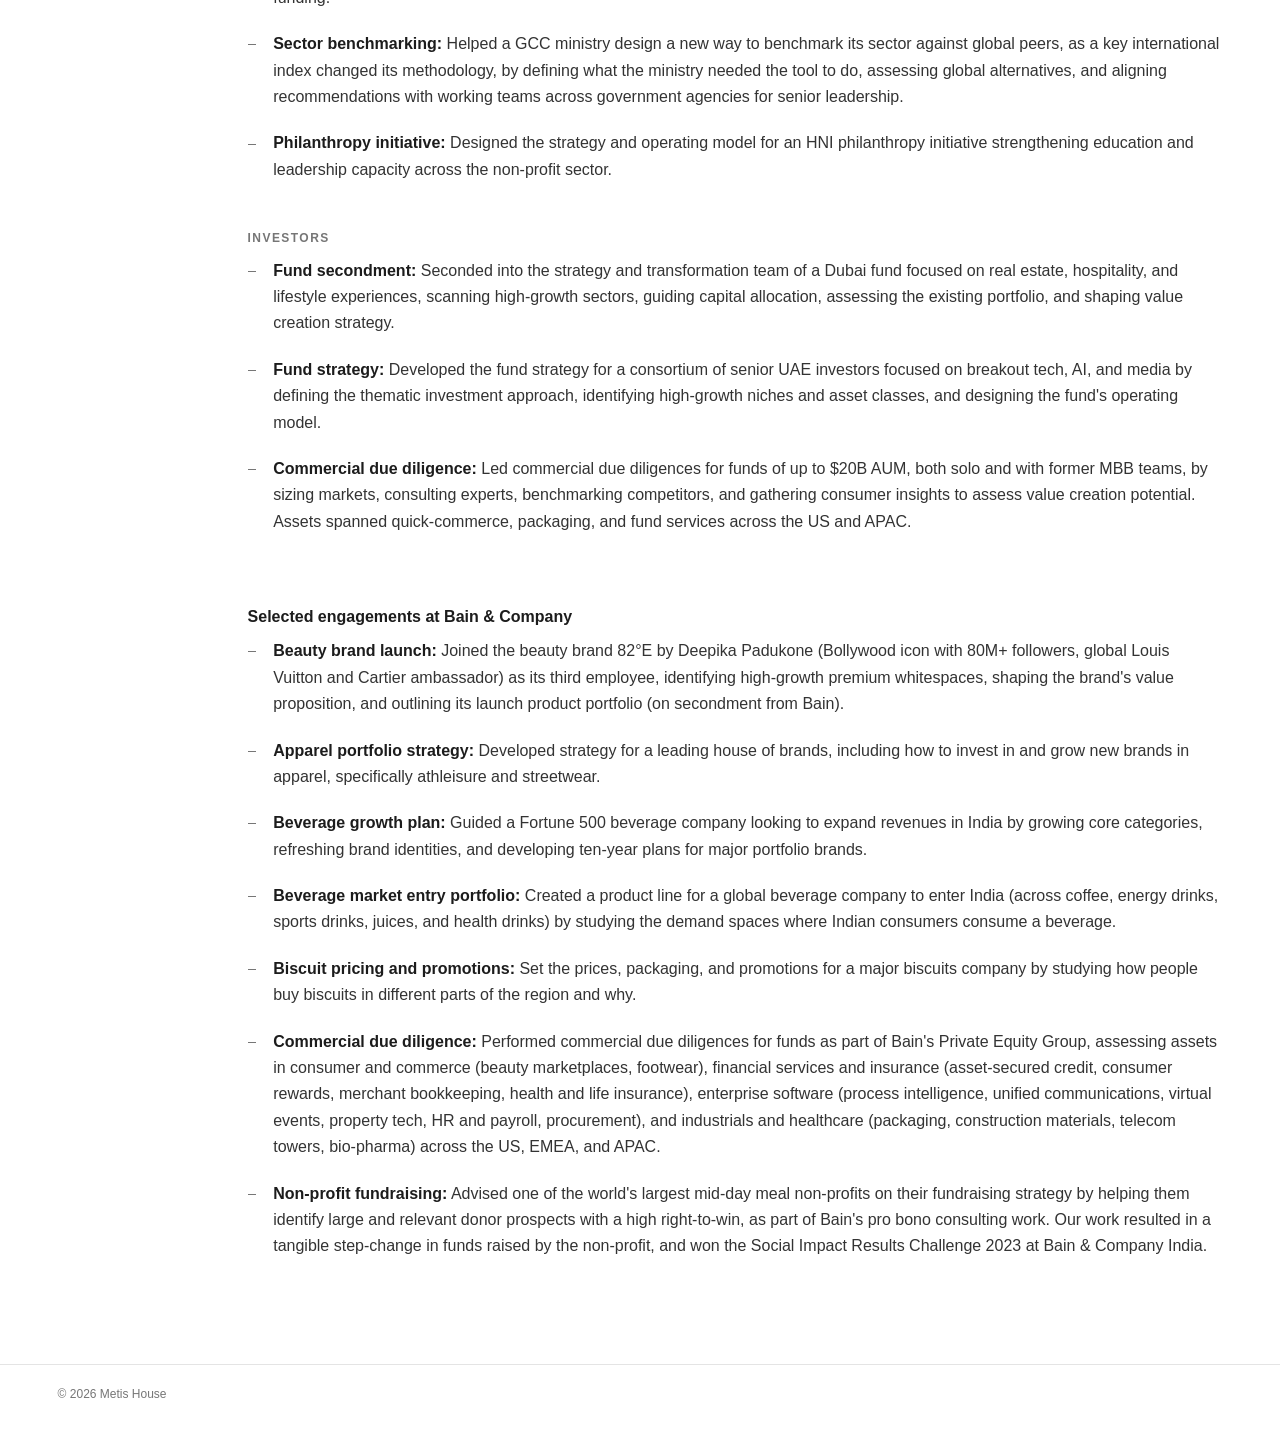
==== commit 3d3a16cb: "Unify layout, type and spacing across all pages One container and grid shared by every page: logo, t" ====
--- a/experience.html
+++ b/experience.html
@@ -11,17 +11,19 @@
 <body>
 
   <header class="topbar">
-    <a href="index.html" class="wordmark" aria-label="Metis House, home">
-      <img class="mark" src="logo.png" alt="" width="30" height="30">Metis House
-    </a>
-    <button class="menu-toggle" aria-expanded="false" aria-controls="nav" aria-label="Open menu">
-      <span></span><span></span>
-    </button>
-    <nav id="nav" class="nav">
-      <a href="index.html">Home</a>
-      <a href="experience.html" class="active" aria-current="page">Experience</a>
-      <a href="working-together.html">Working Together</a>
-    </nav>
+    <div class="topbar-inner">
+      <a href="index.html" class="wordmark" aria-label="Metis House, home">
+        <img class="mark" src="logo.png" alt="" width="30" height="30">Metis House
+      </a>
+      <button class="menu-toggle" aria-expanded="false" aria-controls="nav" aria-label="Open menu">
+        <span></span><span></span>
+      </button>
+      <nav id="nav" class="nav">
+        <a href="index.html">Home</a>
+        <a href="experience.html" class="active" aria-current="page">Experience</a>
+        <a href="working-together.html">Working Together</a>
+      </nav>
+    </div>
   </header>
 
   <main>
--- a/styles.css
+++ b/styles.css
@@ -1,6 +1,7 @@
 /* Metis House — black and white, Segoe UI.
-   Layout: one reading column per page; Experience adds a quiet
-   on-this-page menu in the left margin on wide screens. */
+   Layout: every page shares one container and one two-column grid.
+   The logo, page titles and the left column share a left edge; all
+   body text starts at the same second column on every page. */
 
 :root {
   --black: #1d1d1d; /* matches the logo */
@@ -10,25 +11,31 @@
   --line: #e4e4e4;
   --paper: #ffffff;
   --font: "Segoe UI", "Segoe UI Web (West European)", -apple-system, BlinkMacSystemFont, Roboto, "Helvetica Neue", Arial, sans-serif;
-  --gutter: clamp(20px, 5vw, 64px);
-  --max: 1120px;
-  --measure: 40rem;
+
+  /* Layout */
+  --gutter: clamp(20px, 4.5vw, 64px);
+  --max: 1320px;
+  --side: 150px;       /* left column: Experience menu, otherwise empty */
+  --col-gap: 40px;
   --bar: 64px;
 
-  /* Type scale */
-  --t-display: clamp(2.6rem, 6vw, 4.75rem);  /* Home title */
-  --t-title: clamp(2.1rem, 4vw, 3.25rem);    /* page titles */
-  --t-lead: clamp(1.15rem, 1.7vw, 1.32rem);
-  --t-tagline: clamp(1.1rem, 1.9vw, 1.45rem);
+  /* Type scale (base 16px) */
+  --t-display: clamp(2.75rem, 5.2vw, 4.25rem);  /* Home title */
+  --t-title: clamp(2.25rem, 3.6vw, 3rem);       /* page titles */
+  --t-tagline: clamp(1.15rem, 1.6vw, 1.375rem);
+  --t-lead: clamp(1.125rem, 1.45vw, 1.25rem);
+  --t-body: 1rem;
+  --t-small: 0.875rem;
+  --t-label: 0.75rem;
 
   /* Spacing scale, used for every vertical gap */
   --s-1: 8px;
   --s-2: 12px;
   --s-3: 20px;
-  --s-4: clamp(24px, 3vw, 32px);
-  --s-5: clamp(36px, 4.5vw, 52px);
-  --s-6: clamp(48px, 6vw, 76px);
-  --s-7: clamp(64px, 8vw, 112px);
+  --s-4: 32px;
+  --s-5: 48px;
+  --s-6: 72px;
+  --s-7: 104px;
 }
 
 *, *::before, *::after { box-sizing: border-box; }
@@ -38,8 +45,8 @@
 body {
   margin: 0;
   font-family: var(--font);
-  font-size: 17px;
-  line-height: 1.7;
+  font-size: 16px;
+  line-height: 1.65;
   color: var(--body);
   background: var(--paper);
   -webkit-font-smoothing: antialiased;
@@ -52,7 +59,7 @@
 strong { color: var(--ink); font-weight: 600; }
 .nowrap { white-space: nowrap; }
 
-.wrap { max-width: var(--max); margin: 0 auto; padding-inline: var(--gutter); }
+.wrap, .topbar-inner { max-width: var(--max); margin: 0 auto; padding-inline: var(--gutter); }
 
 /* ---------- Top bar ---------- */
 .topbar {
@@ -60,26 +67,23 @@
   inset: 0 0 auto 0;
   z-index: 50;
   height: var(--bar);
-  display: flex;
-  align-items: center;
-  justify-content: space-between;
-  padding-inline: var(--gutter);
   background: var(--paper);
   border-bottom: 1px solid transparent;
   transition: border-color .3s;
 }
 .topbar.scrolled { border-bottom-color: var(--line); }
+.topbar-inner { height: 100%; display: flex; align-items: center; justify-content: space-between; }
 
 .wordmark {
   display: inline-flex; align-items: center; gap: 12px;
-  font-size: 0.98rem; font-weight: 600; color: var(--ink);
+  font-size: 0.95rem; font-weight: 600; color: var(--ink);
   text-decoration: none;
 }
 .mark { display: block; width: 30px; height: 30px; }
 
 .nav { display: flex; gap: 2rem; }
 .nav a {
-  font-size: 0.88rem;
+  font-size: var(--t-small);
   color: var(--grey);
   text-decoration: none;
   padding-block: 4px;
@@ -92,6 +96,7 @@
 .menu-toggle {
   display: none;
   width: 40px; height: 40px;
+  margin-right: -8px;
   border: 0; background: none; cursor: pointer;
   padding: 13px 8px;
   flex-direction: column; justify-content: space-between;
@@ -103,22 +108,22 @@
 a:focus-visible, button:focus-visible { outline: 2px solid var(--black); outline-offset: 3px; }
 
 /* ---------- Page openings ---------- */
-.hero { padding-top: calc(var(--bar) + var(--s-7)); padding-bottom: var(--s-5); }
-.hero h1 { font-size: var(--t-display); letter-spacing: -0.035em; line-height: 1; margin-bottom: var(--s-2); }
+.hero { padding-top: calc(var(--bar) + var(--s-6)); padding-bottom: var(--s-5); }
+.hero h1 { font-size: var(--t-display); letter-spacing: -0.035em; line-height: 1.02; margin-bottom: var(--s-2); }
 .tagline { font-size: var(--t-tagline); font-weight: 300; color: var(--grey); line-height: 1.35; }
 
 .page-head { padding-top: calc(var(--bar) + var(--s-6)); padding-bottom: var(--s-5); }
 .page-head h1 { font-size: var(--t-title); letter-spacing: -0.03em; line-height: 1.05; }
 
-/* ---------- Sections ---------- */
+/* ---------- Sections and grid ---------- */
 .section { padding-block: var(--s-5) var(--s-7); border-top: 1px solid var(--black); }
 
 .grid {
   display: grid;
-  grid-template-columns: minmax(150px, 1fr) minmax(0, 3fr);
-  column-gap: clamp(32px, 6vw, 96px);
-}
-.body { max-width: var(--measure); min-width: 0; }
+  grid-template-columns: var(--side) minmax(0, 1fr);
+  column-gap: var(--col-gap);
+}
+.body { min-width: 0; max-width: 64rem; }
 
 .subnav {
   position: sticky;
@@ -126,33 +131,38 @@
   display: flex;
   flex-direction: column;
   gap: var(--s-2);
-  font-size: 0.86rem;
+  font-size: var(--t-small);
   line-height: 1.4;
 }
 .subnav a { color: var(--grey); text-decoration: none; transition: color .2s; }
 .subnav a:hover { color: var(--ink); }
 
 /* Text rhythm inside a page:
-   group label → its list, one-line list items: s-2
-   multi-line entries, heading → its text, lead → paragraph: s-3
-   between engagement groups: s-5   between major sections: s-6 */
+   s-1  label → its list
+   s-2  heading → its text, one-line list items
+   s-3  lead → paragraph, paragraph → paragraph, multi-line entries
+   s-5  between engagement groups
+   s-6  between major sections */
 .lead { font-size: var(--t-lead); font-weight: 300; line-height: 1.55; color: var(--ink); }
+.body > p { font-size: var(--t-body); }
+.body > .lead { font-size: var(--t-lead); }
 .body > p + p { margin-top: var(--s-3); }
 
-.subhead { font-size: 1rem; font-weight: 600; margin: var(--s-6) 0 var(--s-3); }
+.subhead { font-size: var(--t-body); font-weight: 600; margin: var(--s-6) 0 var(--s-2); }
 .subhead--first { margin-top: 0; }
 .quiet { font-weight: 400; color: var(--grey); }
 
-.list { list-style: none; padding: 0; margin: 0; }
+.list { list-style: none; padding: 0; margin: 0; font-size: var(--t-body); }
 .list li { position: relative; padding-left: 1.6em; }
 .list li + li { margin-top: var(--s-2); }
 .list li::before { content: "\2192"; position: absolute; left: 0; color: var(--ink); }
+.list--plain li + li { margin-top: var(--s-3); }
 .list--plain li::before { content: ""; top: 0.82em; width: 0.55em; height: 1px; background: var(--grey); }
-.list--plain li + li { margin-top: var(--s-3); } /* multi-line entries need a clearer break */
-
+
+.subhead + .group { margin-top: var(--s-3); }
 .group + .group { margin-top: var(--s-5); }
 .group h4 {
-  font-size: 0.78rem;
+  font-size: var(--t-label);
   font-weight: 600;
   letter-spacing: 0.12em;
   text-transform: uppercase;
@@ -160,33 +170,22 @@
   margin-bottom: var(--s-2);
 }
 
-.site-footer { border-top: 1px solid var(--line); padding-block: var(--s-3) var(--s-4); font-size: 0.8rem; color: var(--grey); }
+.body a { text-decoration: none; border-bottom: 1px solid currentColor; }
+
+.site-footer { border-top: 1px solid var(--line); padding-block: var(--s-3) var(--s-4); font-size: var(--t-label); color: var(--grey); }
 
 /* ---------- Dark page (Working Together) ---------- */
-.page-dark { background: var(--black); min-height: 100vh; display: flex; flex-direction: column; }
+.page-dark { --ink: #ffffff; --body: #c9c9c9; --grey: #9a9a9a; background: var(--black); min-height: 100vh; display: flex; flex-direction: column; }
 .page-dark main { flex: 1; }
 .page-dark .topbar { background: var(--black); }
 .page-dark .topbar.scrolled { border-bottom-color: #2c2c2c; }
-.page-dark .wordmark { color: var(--paper); }
 .page-dark .mark { outline: 1px solid #4a4a4a; }
-.page-dark .nav a { color: #9a9a9a; }
-.page-dark .nav a:hover, .page-dark .nav a.active { color: var(--paper); border-bottom-color: var(--paper); }
 .page-dark .menu-toggle span { background: var(--paper); }
+.page-dark .section { border-top-color: #4a4a4a; }
+.page-dark .body a { border-bottom-color: #6a6a6a; transition: border-color .2s; }
+.page-dark .body a:hover { border-bottom-color: var(--ink); }
 .page-dark a:focus-visible, .page-dark button:focus-visible { outline-color: var(--paper); }
-.page-dark .site-footer { border-top-color: #2c2c2c; color: #8a8a8a; }
-
-.dark-page { color: #cfcfcf; padding-top: calc(var(--bar) + var(--s-6)); padding-bottom: var(--s-7); }
-.dark-page h1 { color: var(--paper); font-size: var(--t-title); letter-spacing: -0.03em; line-height: 1.05; margin-bottom: var(--s-5); }
-.dark-copy { max-width: 46rem; font-size: var(--t-lead); font-weight: 300; line-height: 1.6; }
-.dark-copy p + p { margin-top: var(--s-4); }
-.dark-copy p:first-child { color: var(--paper); }
-.dark-copy a {
-  color: var(--paper);
-  text-decoration: none;
-  border-bottom: 1px solid #6a6a6a;
-  transition: border-color .2s;
-}
-.dark-copy a:hover { border-bottom-color: var(--paper); }
+.page-dark .site-footer { border-top-color: #2c2c2c; }
 
 /* ---------- Gentle fade-in (content is visible without JS) ---------- */
 .js .fade { opacity: 0; transform: translateY(14px); transition: opacity .8s ease, transform .8s ease; }
@@ -197,9 +196,44 @@
   .js .fade { opacity: 1; transform: none; transition: none; }
 }
 
-/* ---------- Phones and tablets ---------- */
+/* ---------- Home: one screen on laptops ----------
+   --gap-xs  title to tagline, list heading to list
+   --gap-sm  intro to proof line (one unit), between list items
+   --gap-md  either side of the rule (equal)
+   --gap-lg  before the "most suited for" list (the main break) */
+.page-home { min-height: 100vh; display: flex; flex-direction: column; }
+.page-home main { flex: 1; }
+.page-home .site-footer { display: none; }
+
+.page-home { --gap-xs: 10px; --gap-sm: 12px; --gap-md: 40px; --gap-lg: 52px; }
+.page-home .hero { padding-bottom: var(--gap-md); }
+.page-home .hero h1 { margin-bottom: var(--gap-xs); }
+.page-home .section { padding-block: var(--gap-md) 56px; }
+.page-home .lead + p { margin-top: var(--gap-sm); }
+.page-home .subhead { margin: var(--gap-lg) 0 var(--gap-xs); }
+.page-home .list li + li { margin-top: var(--gap-sm); }
+
+@media (min-width: 821px) {
+  .page-home {
+    --gap-xs: clamp(8px, 1.4vh, 14px);
+    --gap-sm: clamp(8px, 1.6vh, 16px);
+    --gap-md: clamp(28px, 6vh, 64px);
+    --gap-lg: clamp(40px, 9vh, 104px);
+  }
+  .page-home .hero { padding-top: calc(var(--bar) + clamp(28px, 9.5vh, 120px)); }
+  .page-home .hero h1 { font-size: clamp(2.6rem, min(5.2vw, 8.5vh), 4.25rem); }
+  .page-home .tagline { font-size: clamp(1.1rem, min(1.6vw, 2.6vh), 1.375rem); }
+  .page-home .section { padding-block: var(--gap-md) 0; }
+  .page-home .body > .lead { font-size: clamp(1.05rem, min(1.45vw, 2.4vh), 1.25rem); }
+}
+
+/* ---------- Tablets and phones ---------- */
+@media (max-width: 980px) {
+  :root { --side: 130px; --col-gap: 32px; }
+}
+
 @media (max-width: 820px) {
-  body { font-size: 16px; }
+  :root { --s-5: 40px; --s-6: 56px; --s-7: 72px; }
   .menu-toggle { display: flex; }
   .nav {
     position: fixed;
@@ -216,7 +250,7 @@
   .nav a { padding-block: 14px; font-size: 1rem; border-bottom: 1px solid var(--line); }
   .nav a.active { border-bottom-color: var(--line); }
   .page-dark .nav { background: var(--black); border-bottom-color: #2c2c2c; }
-  .page-dark .nav a, .page-dark .nav a.active { border-bottom-color: #2c2c2c; }
+  .page-dark .nav a { border-bottom-color: #2c2c2c; }
 
   .grid { grid-template-columns: minmax(0, 1fr); }
   .side:empty { display: none; }
@@ -229,41 +263,3 @@
     border-bottom: 1px solid var(--line);
   }
 }
-
-/* ---------- Home: one screen on laptops ----------
-   --gap-xs  title to tagline, list heading to list
-   --gap-sm  intro to proof line (one unit), between list items
-   --gap-md  either side of the rule (equal)
-   --gap-lg  before the "most suited for" list (the main break) */
-.page-home { min-height: 100vh; display: flex; flex-direction: column; }
-.page-home main { flex: 1; }
-.page-home .site-footer { display: none; }
-
-.page-home { --gap-xs: 10px; --gap-sm: 12px; --gap-md: 40px; --gap-lg: 52px; }
-.page-home .hero { padding-bottom: var(--gap-md); }
-.page-home .hero h1 { margin-bottom: var(--gap-xs); }
-.page-home .section { padding-block: var(--gap-md) 56px; }
-.page-home .lead + p { margin-top: var(--gap-sm); }
-.page-home .subhead { margin: var(--gap-lg) 0 var(--gap-xs); }
-.page-home .list li + li { margin-top: var(--gap-sm); }
-
-/* Laptops: gaps grow with screen height so Home fills one screen */
-@media (min-width: 821px) {
-  .page-home {
-    --gap-xs: clamp(8px, 1.4vh, 14px);
-    --gap-sm: clamp(8px, 1.6vh, 16px);
-    --gap-md: clamp(28px, 6vh, 64px);
-    --gap-lg: clamp(40px, 9vh, 104px);
-  }
-  .page-home .wrap { max-width: 1240px; }
-  .page-home .grid { grid-template-columns: minmax(0, 0.45fr) minmax(0, 3fr); column-gap: clamp(24px, 3vw, 48px); }
-  .page-home .body { max-width: 62rem; }
-
-  .page-home .hero { padding-top: calc(var(--bar) + clamp(28px, 11vh, 120px)); }
-  .page-home .hero h1 { font-size: clamp(2.6rem, min(5.6vw, 8.5vh), 4.75rem); }
-  .page-home .tagline { font-size: clamp(1.1rem, min(1.9vw, 2.7vh), 1.45rem); }
-
-  .page-home .section { padding-block: var(--gap-md) 0; }
-  .page-home .lead { font-size: clamp(1.02rem, min(1.6vw, 2.5vh), 1.3rem); line-height: 1.5; }
-  .page-home .body > p:not(.lead), .page-home .list li { font-size: 0.95rem; line-height: 1.6; }
-}
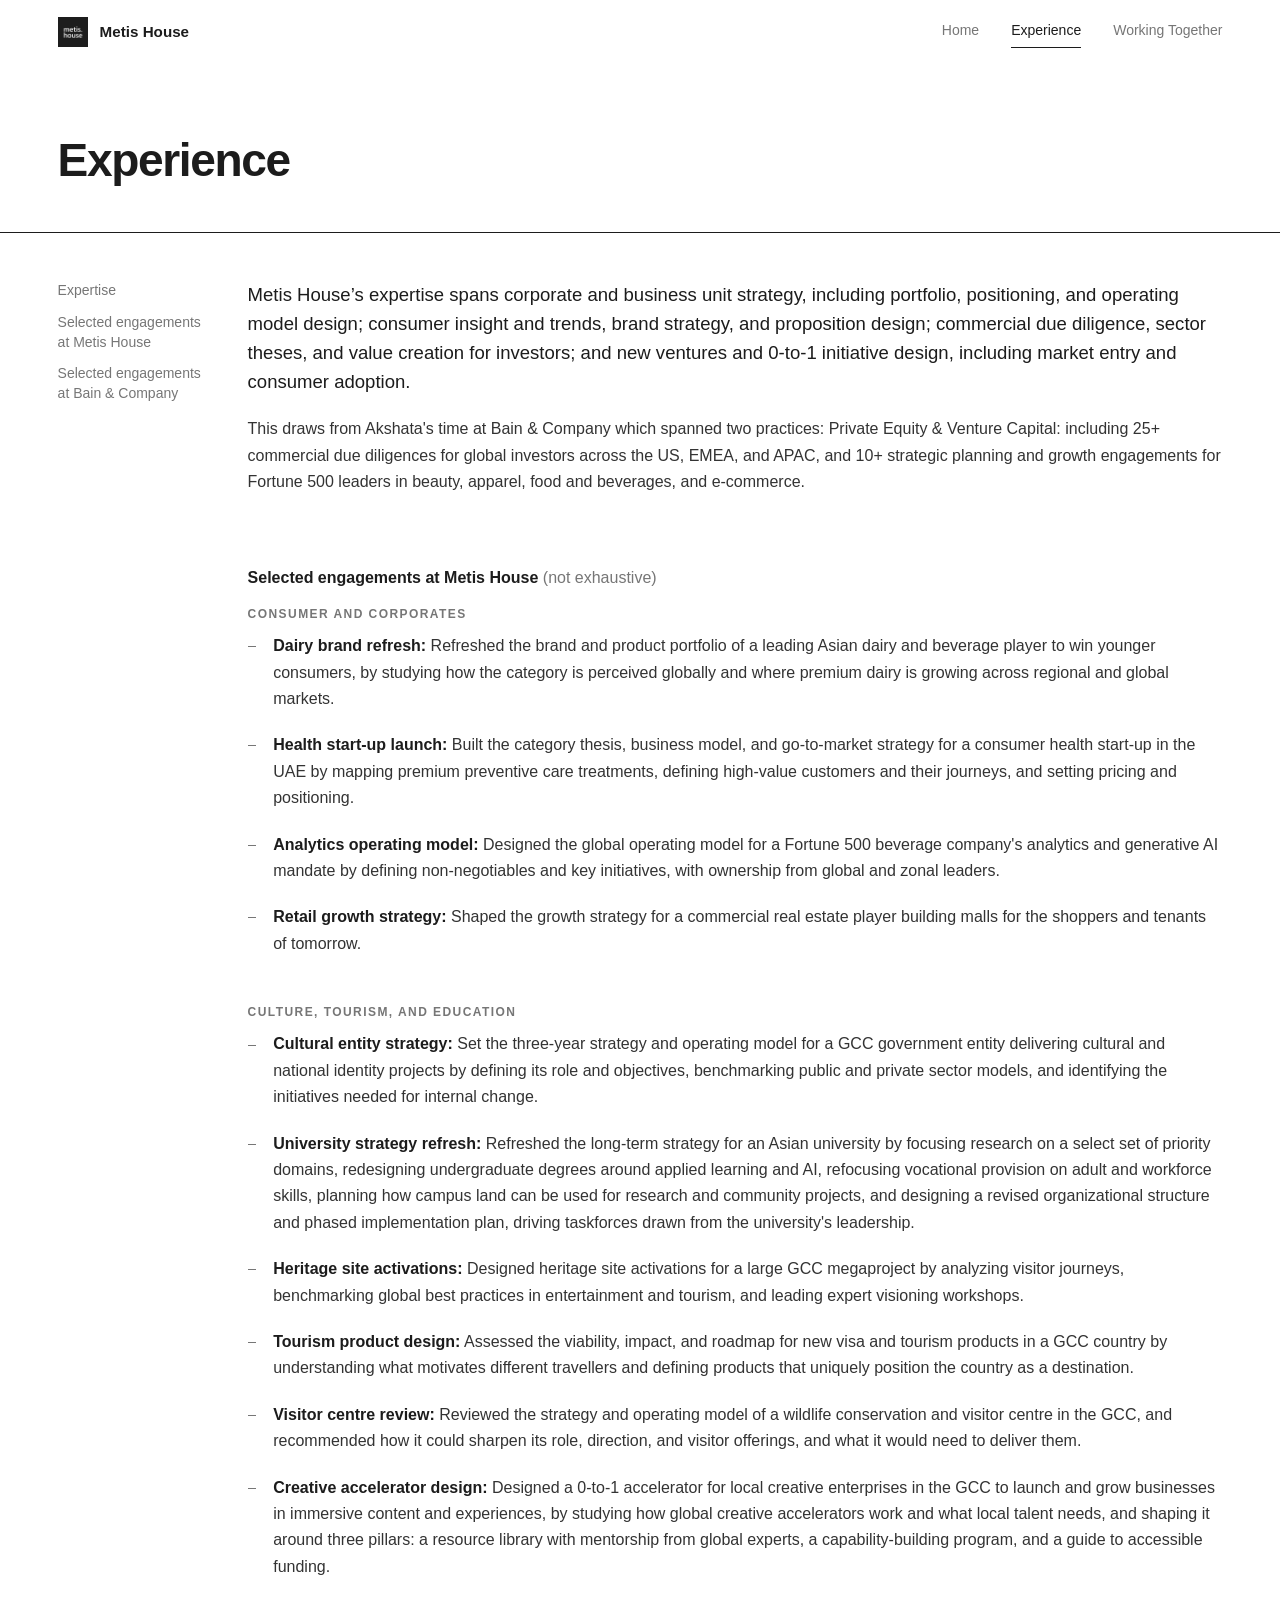
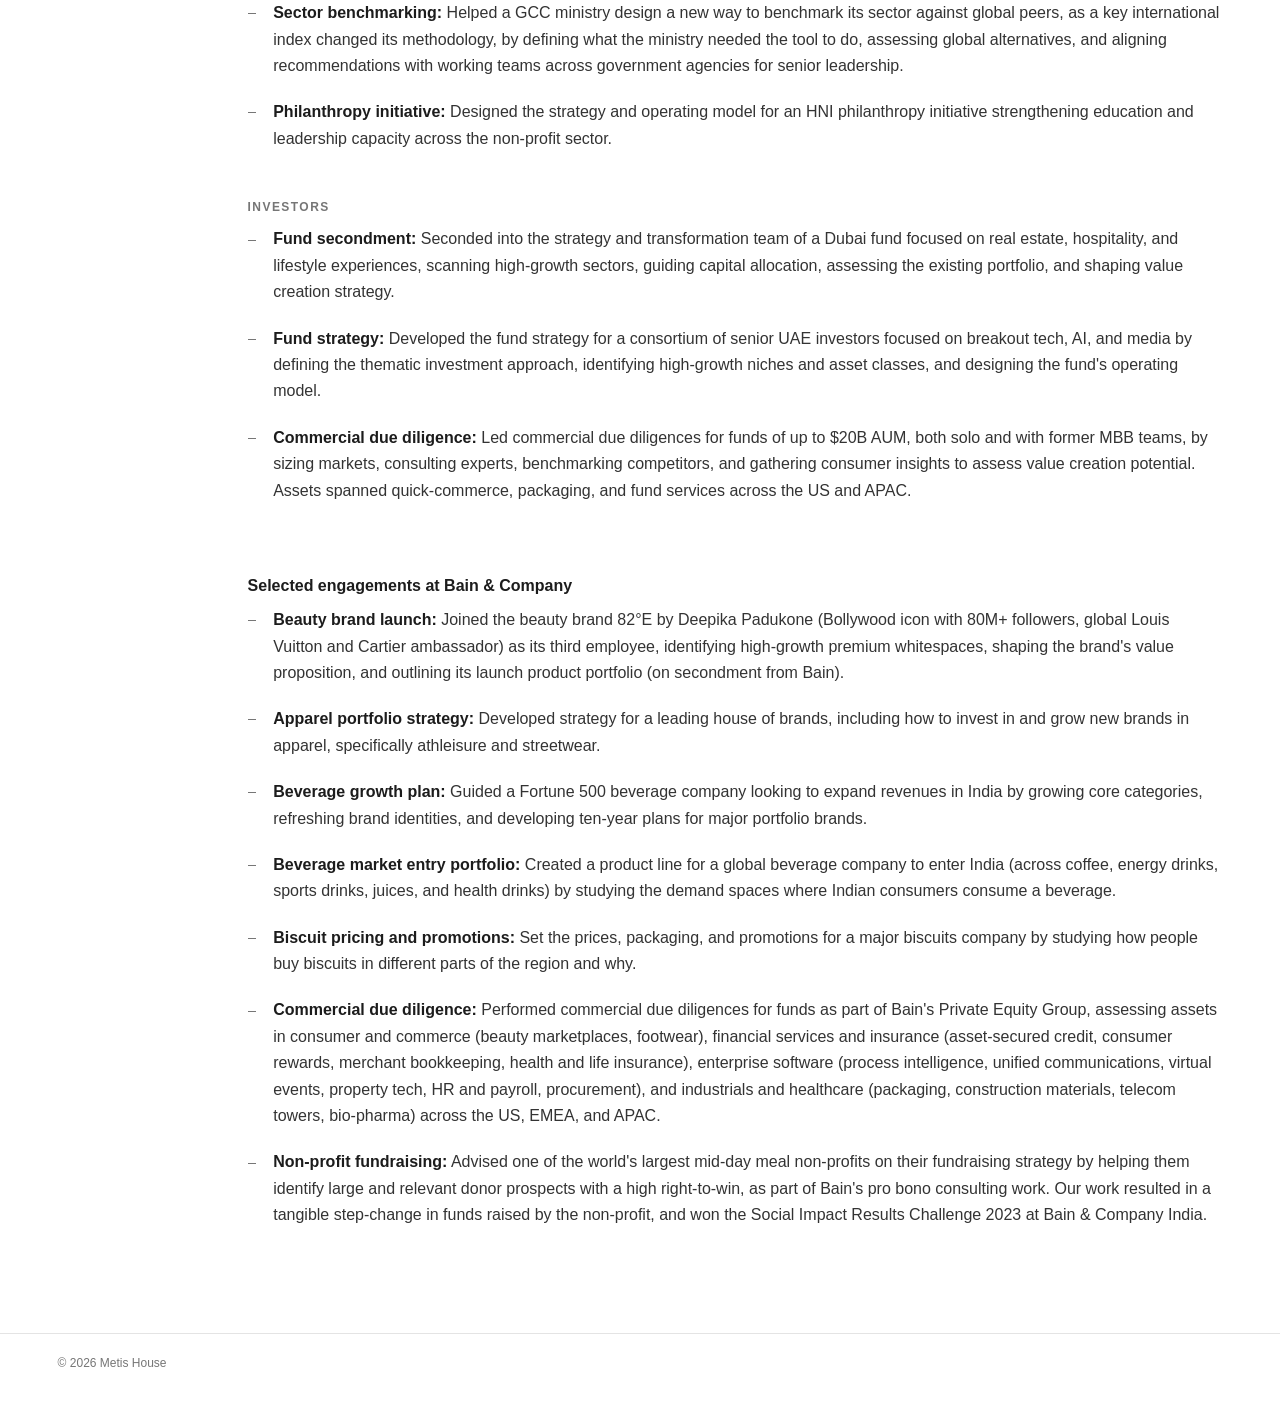
==== commit 14d84c49: "Drop Expertise heading and update Bain paragraph on Experience Co-Authored-By: Claude Opus 5.5 <nore" ====
--- a/experience.html
+++ b/experience.html
@@ -44,9 +44,8 @@
           </nav>
         </div>
         <div class="body">
-          <h3 class="subhead subhead--first" id="expertise">Expertise</h3>
-          <p class="lead">Metis House’s expertise spans corporate and business unit strategy, including portfolio, positioning, and operating model design; consumer insight and trends, brand strategy, and proposition design; commercial due diligence, sector theses, and value creation for investors; and new ventures and 0-to-1 initiative design, including market entry and consumer adoption.</p>
-          <p>This draws from my time at Bain &amp; Company, where my stint spanned two practices: Private Equity &amp; Venture Capital: this spanned 25+ commercial due diligences for global investors across the US, EMEA, and APAC, and 10+ strategic planning and growth engagements for Fortune 500 leaders in beauty, apparel, food and beverages, and e-commerce.</p>
+          <p class="lead" id="expertise">Metis House’s expertise spans corporate and business unit strategy, including portfolio, positioning, and operating model design; consumer insight and trends, brand strategy, and proposition design; commercial due diligence, sector theses, and value creation for investors; and new ventures and 0-to-1 initiative design, including market entry and consumer adoption.</p>
+          <p>This draws from Akshata's time at Bain &amp; Company which spanned two practices: Private Equity &amp; Venture Capital: including 25+ commercial due diligences for global investors across the US, EMEA, and APAC, and 10+ strategic planning and growth engagements for Fortune 500 leaders in beauty, apparel, food and beverages, and e-commerce.</p>
 
           <h3 class="subhead" id="metis-house-engagements">Selected engagements at Metis House <span class="quiet">(not exhaustive)</span></h3>
 
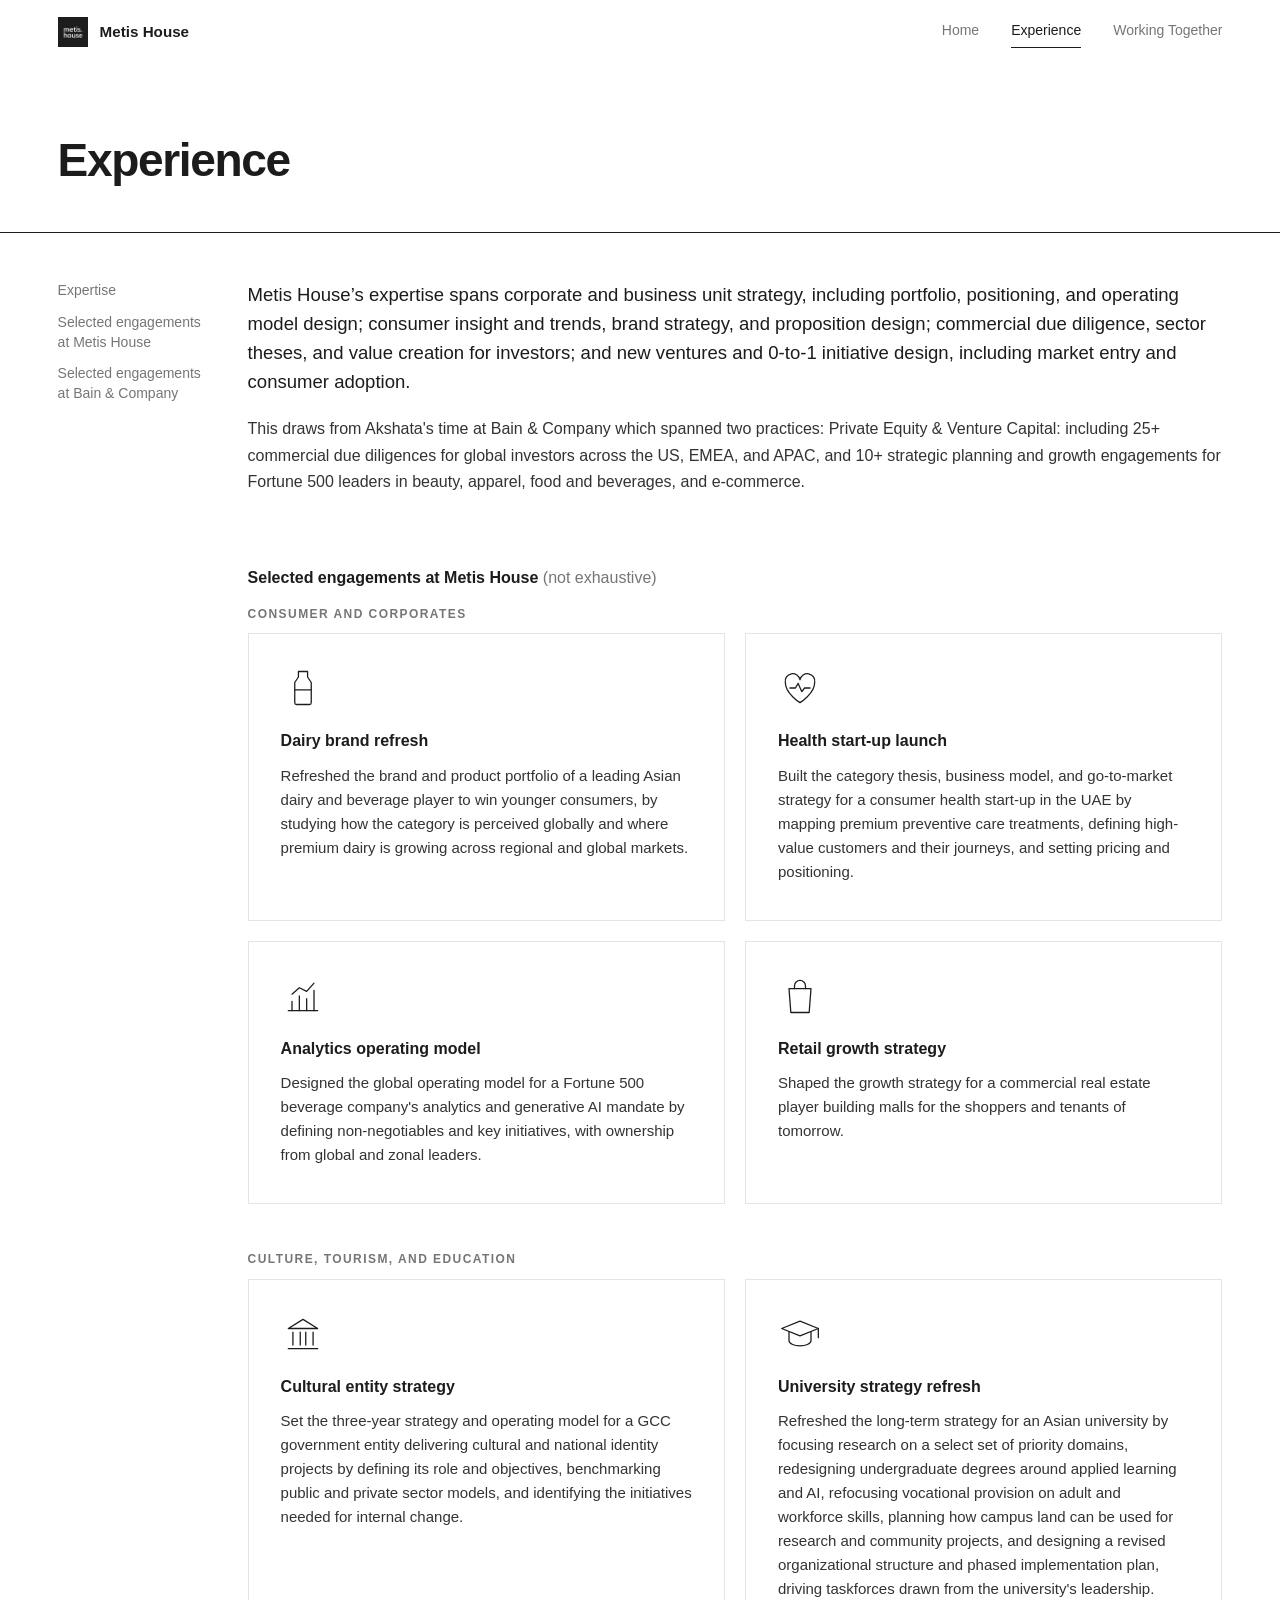
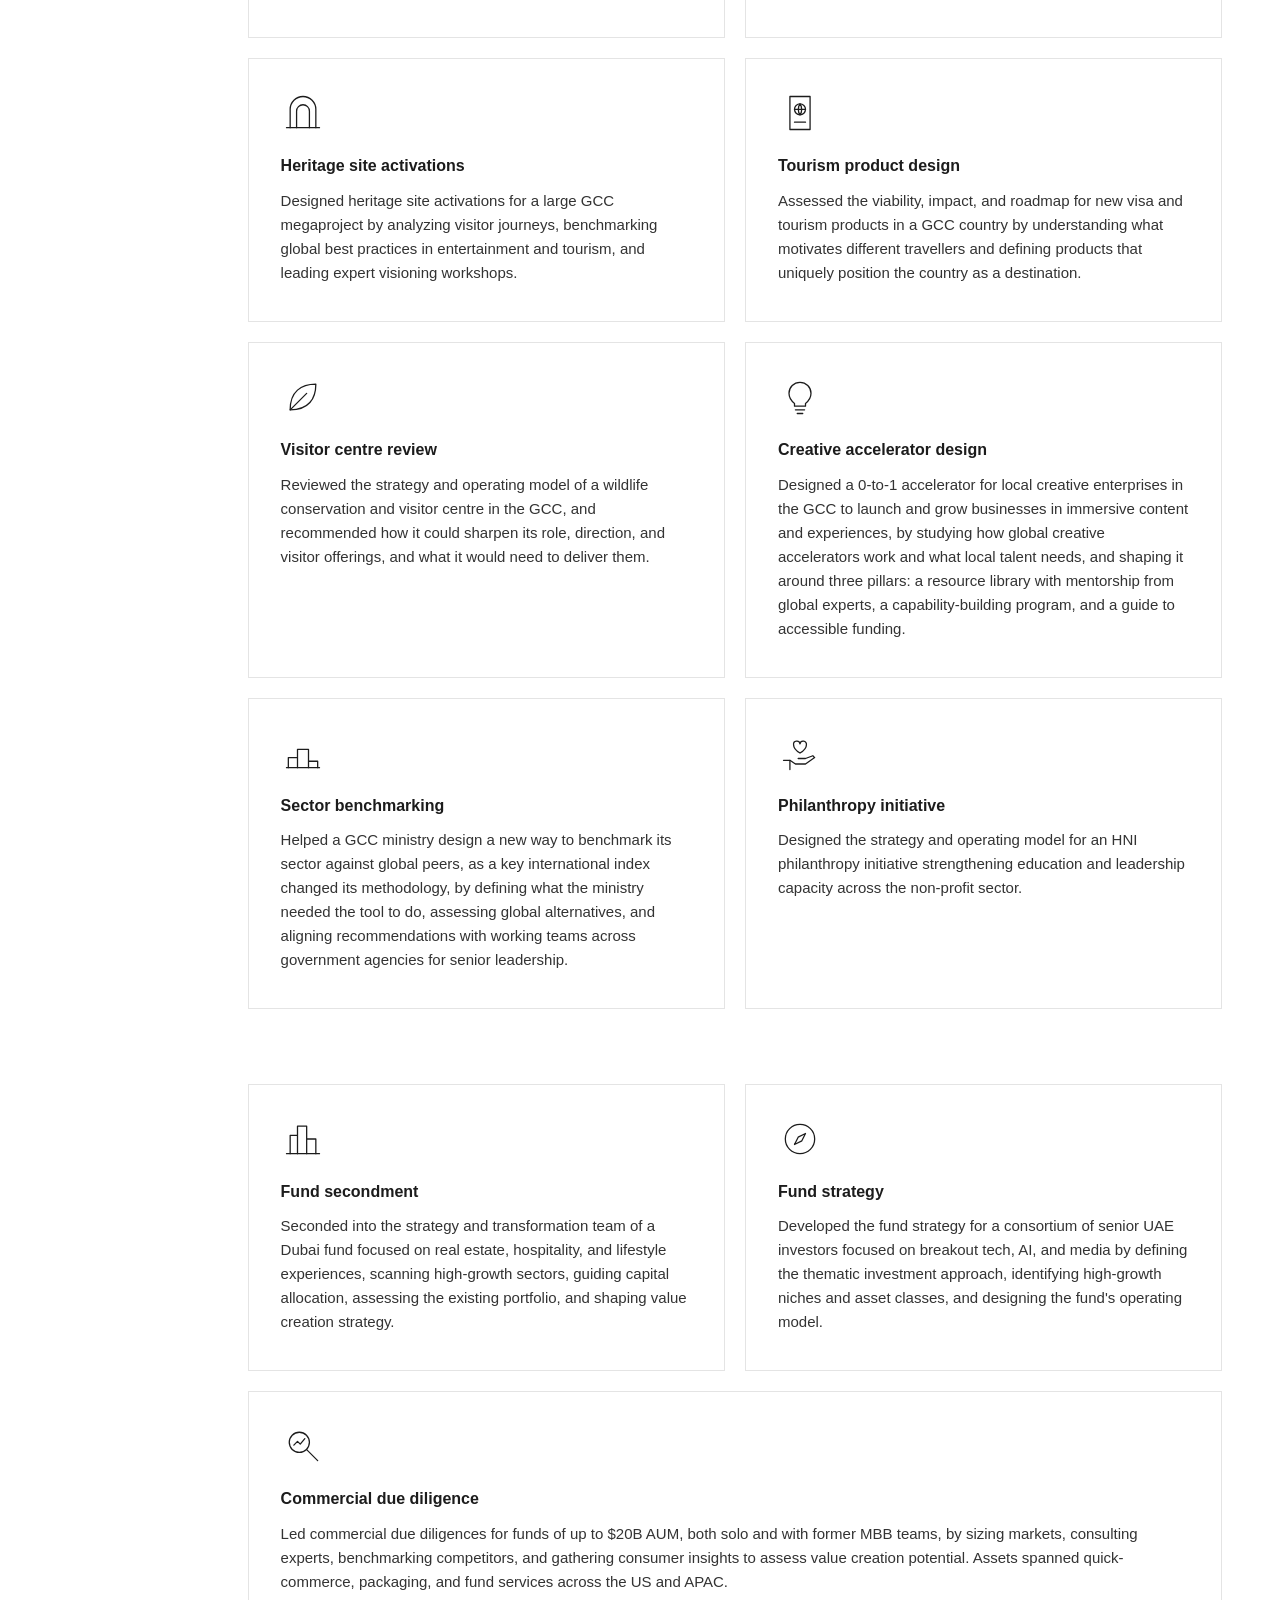
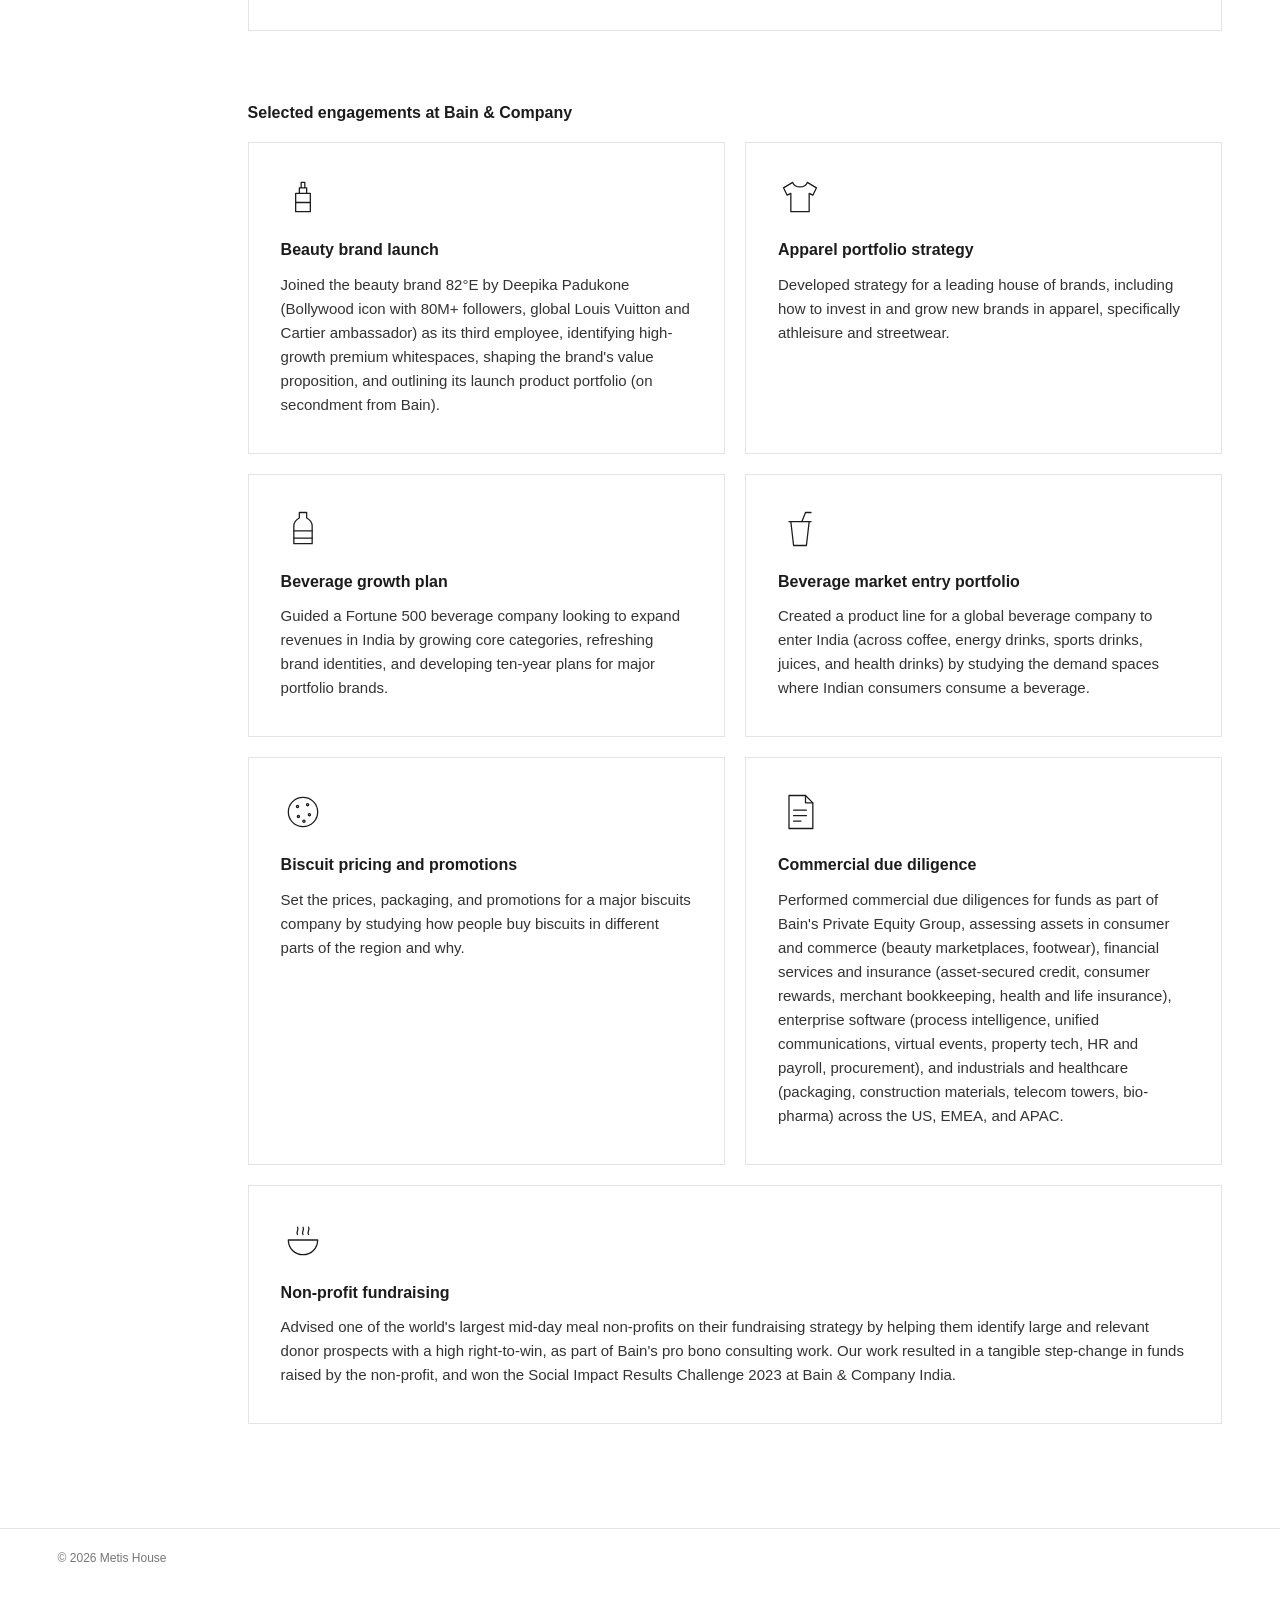
==== commit c700a28a: "v3: show Experience engagements as cards with line drawings Each engagement is a card with its own s" ====
--- a/experience.html
+++ b/experience.html
@@ -51,47 +51,137 @@
 
           <div class="group">
             <h4>Consumer and corporates</h4>
-            <ul class="list list--plain">
-              <li><strong>Dairy brand refresh:</strong> Refreshed the brand and product portfolio of a leading Asian dairy and beverage player to win younger consumers, by studying how the category is perceived globally and where premium dairy is growing across regional and global markets.</li>
-              <li><strong>Health start-up launch:</strong> Built the category thesis, business model, and go-to-market strategy for a consumer health start-up in the UAE by mapping premium preventive care treatments, defining high-value customers and their journeys, and setting pricing and positioning.</li>
-              <li><strong>Analytics operating model:</strong> Designed the global operating model for a Fortune 500 beverage company's analytics and generative AI mandate by defining non-negotiables and key initiatives, with ownership from global and zonal leaders.</li>
-              <li><strong>Retail growth strategy:</strong> Shaped the growth strategy for a commercial real estate player building malls for the shoppers and tenants of tomorrow.</li>
-            </ul>
+            <div class="cards">
+              <article class="card">
+                <svg class="card-icon" viewBox="0 0 48 48" aria-hidden="true"><path d="M19 6h10v6l4 6v22a2 2 0 0 1-2 2H17a2 2 0 0 1-2-2V18l4-6z"/><path d="M15 26h18"/></svg>
+                <h5>Dairy brand refresh</h5>
+                <p>Refreshed the brand and product portfolio of a leading Asian dairy and beverage player to win younger consumers, by studying how the category is perceived globally and where premium dairy is growing across regional and global markets.</p>
+              </article>
+              <article class="card">
+                <svg class="card-icon" viewBox="0 0 48 48" aria-hidden="true"><path d="M24 40S8 30 8 18a8 8 0 0 1 16-3 8 8 0 0 1 16 3c0 12-16 22-16 22z"/><path d="M13 24h6l3-5 4 9 3-4h6"/></svg>
+                <h5>Health start-up launch</h5>
+                <p>Built the category thesis, business model, and go-to-market strategy for a consumer health start-up in the UAE by mapping premium preventive care treatments, defining high-value customers and their journeys, and setting pricing and positioning.</p>
+              </article>
+              <article class="card">
+                <svg class="card-icon" viewBox="0 0 48 48" aria-hidden="true"><path d="M8 40h32"/><path d="M12 40V30M20 40V24M28 40V27M36 40V18"/><path d="M12 22l8-7 8 4 8-9"/></svg>
+                <h5>Analytics operating model</h5>
+                <p>Designed the global operating model for a Fortune 500 beverage company's analytics and generative AI mandate by defining non-negotiables and key initiatives, with ownership from global and zonal leaders.</p>
+              </article>
+              <article class="card">
+                <svg class="card-icon" viewBox="0 0 48 48" aria-hidden="true"><path d="M12 16h24l-2 26H14z"/><path d="M18 16v-3a6 6 0 0 1 12 0v3"/></svg>
+                <h5>Retail growth strategy</h5>
+                <p>Shaped the growth strategy for a commercial real estate player building malls for the shoppers and tenants of tomorrow.</p>
+              </article>
+            </div>
           </div>
 
           <div class="group">
             <h4>Culture, tourism, and education</h4>
-            <ul class="list list--plain">
-              <li><strong>Cultural entity strategy:</strong> Set the three-year strategy and operating model for a GCC government entity delivering cultural and national identity projects by defining its role and objectives, benchmarking public and private sector models, and identifying the initiatives needed for internal change.</li>
-              <li><strong>University strategy refresh:</strong> Refreshed the long-term strategy for an Asian university by focusing research on a select set of priority domains, redesigning undergraduate degrees around applied learning and AI, refocusing vocational provision on adult and workforce skills, planning how campus land can be used for research and community projects, and designing a revised organizational structure and phased implementation plan, driving taskforces drawn from the university's leadership.</li>
-              <li><strong>Heritage site activations:</strong> Designed heritage site activations for a large GCC megaproject by analyzing visitor journeys, benchmarking global best practices in entertainment and tourism, and leading expert visioning workshops.</li>
-              <li><strong>Tourism product design:</strong> Assessed the viability, impact, and roadmap for new visa and tourism products in a GCC country by understanding what motivates different travellers and defining products that uniquely position the country as a destination.</li>
-              <li><strong>Visitor centre review:</strong> Reviewed the strategy and operating model of a wildlife conservation and visitor centre in the GCC, and recommended how it could sharpen its role, direction, and visitor offerings, and what it would need to deliver them.</li>
-              <li><strong>Creative accelerator design:</strong> Designed a 0-to-1 accelerator for local creative enterprises in the GCC to launch and grow businesses in immersive content and experiences, by studying how global creative accelerators work and what local talent needs, and shaping it around three pillars: a resource library with mentorship from global experts, a capability-building program, and a guide to accessible funding.</li>
-              <li><strong>Sector benchmarking:</strong> Helped a GCC ministry design a new way to benchmark its sector against global peers, as a key international index changed its methodology, by defining what the ministry needed the tool to do, assessing global alternatives, and aligning recommendations with working teams across government agencies for senior leadership.</li>
-              <li><strong>Philanthropy initiative:</strong> Designed the strategy and operating model for an HNI philanthropy initiative strengthening education and leadership capacity across the non-profit sector.</li>
-            </ul>
+            <div class="cards">
+              <article class="card">
+                <svg class="card-icon" viewBox="0 0 48 48" aria-hidden="true"><path d="M8 18l16-10 16 10z"/><path d="M13 22v14M21 22v14M27 22v14M35 22v14"/><path d="M8 40h32"/></svg>
+                <h5>Cultural entity strategy</h5>
+                <p>Set the three-year strategy and operating model for a GCC government entity delivering cultural and national identity projects by defining its role and objectives, benchmarking public and private sector models, and identifying the initiatives needed for internal change.</p>
+              </article>
+              <article class="card">
+                <svg class="card-icon" viewBox="0 0 48 48" aria-hidden="true"><path d="M4 18l20-8 20 8-20 8z"/><path d="M12 22v9c0 3 5 6 12 6s12-3 12-6v-9"/><path d="M44 18v10"/></svg>
+                <h5>University strategy refresh</h5>
+                <p>Refreshed the long-term strategy for an Asian university by focusing research on a select set of priority domains, redesigning undergraduate degrees around applied learning and AI, refocusing vocational provision on adult and workforce skills, planning how campus land can be used for research and community projects, and designing a revised organizational structure and phased implementation plan, driving taskforces drawn from the university's leadership.</p>
+              </article>
+              <article class="card">
+                <svg class="card-icon" viewBox="0 0 48 48" aria-hidden="true"><path d="M10 40V20a14 14 0 0 1 28 0v20"/><path d="M17 40V22a7 7 0 0 1 14 0v18"/><path d="M6 40h36"/></svg>
+                <h5>Heritage site activations</h5>
+                <p>Designed heritage site activations for a large GCC megaproject by analyzing visitor journeys, benchmarking global best practices in entertainment and tourism, and leading expert visioning workshops.</p>
+              </article>
+              <article class="card">
+                <svg class="card-icon" viewBox="0 0 48 48" aria-hidden="true"><path d="M13 6h22v36H13z"/><circle cx="24" cy="20" r="6"/><path d="M18 20h12M24 14c-2.5 3-2.5 9 0 12M24 14c2.5 3 2.5 9 0 12"/><path d="M18 34h12"/></svg>
+                <h5>Tourism product design</h5>
+                <p>Assessed the viability, impact, and roadmap for new visa and tourism products in a GCC country by understanding what motivates different travellers and defining products that uniquely position the country as a destination.</p>
+              </article>
+              <article class="card">
+                <svg class="card-icon" viewBox="0 0 48 48" aria-hidden="true"><path d="M10 38C10 18 22 10 38 10c0 16-8 28-28 28z"/><path d="M10 38l18-18"/></svg>
+                <h5>Visitor centre review</h5>
+                <p>Reviewed the strategy and operating model of a wildlife conservation and visitor centre in the GCC, and recommended how it could sharpen its role, direction, and visitor offerings, and what it would need to deliver them.</p>
+              </article>
+              <article class="card">
+                <svg class="card-icon" viewBox="0 0 48 48" aria-hidden="true"><path d="M18 31c-4-3-6-7-6-11a12 12 0 0 1 24 0c0 4-2 8-6 11v3H18z"/><path d="M19 38h10M21 42h6"/></svg>
+                <h5>Creative accelerator design</h5>
+                <p>Designed a 0-to-1 accelerator for local creative enterprises in the GCC to launch and grow businesses in immersive content and experiences, by studying how global creative accelerators work and what local talent needs, and shaping it around three pillars: a resource library with mentorship from global experts, a capability-building program, and a guide to accessible funding.</p>
+              </article>
+              <article class="card">
+                <svg class="card-icon" viewBox="0 0 48 48" aria-hidden="true"><path d="M6 40h36"/><path d="M8 40V29h10v11M18 40V20h12v20M30 40V33h10v7"/></svg>
+                <h5>Sector benchmarking</h5>
+                <p>Helped a GCC ministry design a new way to benchmark its sector against global peers, as a key international index changed its methodology, by defining what the ministry needed the tool to do, assessing global alternatives, and aligning recommendations with working teams across government agencies for senior leadership.</p>
+              </article>
+              <article class="card">
+                <svg class="card-icon" viewBox="0 0 48 48" aria-hidden="true"><path d="M24 24s-7-4-7-9a3.5 3.5 0 0 1 7-1 3.5 3.5 0 0 1 7 1c0 5-7 9-7 9z"/><path d="M6 32h7l6 4h11l10-7-2-2-8 3h-8"/><path d="M13 32v10"/></svg>
+                <h5>Philanthropy initiative</h5>
+                <p>Designed the strategy and operating model for an HNI philanthropy initiative strengthening education and leadership capacity across the non-profit sector.</p>
+              </article>
+            </div>
           </div>
 
           <div class="group">
             <h4>Investors</h4>
-            <ul class="list list--plain">
-              <li><strong>Fund secondment:</strong> Seconded into the strategy and transformation team of a Dubai fund focused on real estate, hospitality, and lifestyle experiences, scanning high-growth sectors, guiding capital allocation, assessing the existing portfolio, and shaping value creation strategy.</li>
-              <li><strong>Fund strategy:</strong> Developed the fund strategy for a consortium of senior UAE investors focused on breakout tech, AI, and media by defining the thematic investment approach, identifying high-growth niches and asset classes, and designing the fund's operating model.</li>
-              <li><strong>Commercial due diligence:</strong> Led commercial due diligences for funds of up to $20B AUM, both solo and with former MBB teams, by sizing markets, consulting experts, benchmarking competitors, and gathering consumer insights to assess value creation potential. Assets spanned quick-commerce, packaging, and fund services across the US and APAC.</li>
-            </ul>
+            <div class="cards">
+              <article class="card">
+                <svg class="card-icon" viewBox="0 0 48 48" aria-hidden="true"><path d="M6 40h36"/><path d="M10 40V20h8v20M18 40V10h10v30M28 40V24h10v16"/></svg>
+                <h5>Fund secondment</h5>
+                <p>Seconded into the strategy and transformation team of a Dubai fund focused on real estate, hospitality, and lifestyle experiences, scanning high-growth sectors, guiding capital allocation, assessing the existing portfolio, and shaping value creation strategy.</p>
+              </article>
+              <article class="card">
+                <svg class="card-icon" viewBox="0 0 48 48" aria-hidden="true"><circle cx="24" cy="24" r="16"/><path d="M30 18l-4 8-8 4 4-8z"/></svg>
+                <h5>Fund strategy</h5>
+                <p>Developed the fund strategy for a consortium of senior UAE investors focused on breakout tech, AI, and media by defining the thematic investment approach, identifying high-growth niches and asset classes, and designing the fund's operating model.</p>
+              </article>
+              <article class="card">
+                <svg class="card-icon" viewBox="0 0 48 48" aria-hidden="true"><circle cx="20" cy="20" r="11"/><path d="M28 28l12 12"/><path d="M14 23l4-4 3 3 5-6"/></svg>
+                <h5>Commercial due diligence</h5>
+                <p>Led commercial due diligences for funds of up to $20B AUM, both solo and with former MBB teams, by sizing markets, consulting experts, benchmarking competitors, and gathering consumer insights to assess value creation potential. Assets spanned quick-commerce, packaging, and fund services across the US and APAC.</p>
+              </article>
+            </div>
           </div>
 
           <h3 class="subhead" id="bain-engagements">Selected engagements at Bain &amp; Company</h3>
-          <ul class="list list--plain">
-              <li><strong>Beauty brand launch:</strong> Joined the beauty brand 82°E by Deepika Padukone (Bollywood icon with 80M+ followers, global Louis Vuitton and Cartier ambassador) as its third employee, identifying high-growth premium whitespaces, shaping the brand's value proposition, and outlining its launch product portfolio (on secondment from Bain).</li>
-              <li><strong>Apparel portfolio strategy:</strong> Developed strategy for a leading house of brands, including how to invest in and grow new brands in apparel, specifically athleisure and streetwear.</li>
-              <li><strong>Beverage growth plan:</strong> Guided a Fortune 500 beverage company looking to expand revenues in India by growing core categories, refreshing brand identities, and developing ten-year plans for major portfolio brands.</li>
-              <li><strong>Beverage market entry portfolio:</strong> Created a product line for a global beverage company to enter India (across coffee, energy drinks, sports drinks, juices, and health drinks) by studying the demand spaces where Indian consumers consume a beverage.</li>
-              <li><strong>Biscuit pricing and promotions:</strong> Set the prices, packaging, and promotions for a major biscuits company by studying how people buy biscuits in different parts of the region and why.</li>
-              <li><strong>Commercial due diligence:</strong> Performed commercial due diligences for funds as part of Bain's Private Equity Group, assessing assets in consumer and commerce (beauty marketplaces, footwear), financial services and insurance (asset-secured credit, consumer rewards, merchant bookkeeping, health and life insurance), enterprise software (process intelligence, unified communications, virtual events, property tech, HR and payroll, procurement), and industrials and healthcare (packaging, construction materials, telecom towers, bio-pharma) across the US, EMEA, and APAC.</li>
-              <li><strong>Non-profit fundraising:</strong> Advised one of the world's largest mid-day meal non-profits on their fundraising strategy by helping them identify large and relevant donor prospects with a high right-to-win, as part of Bain's pro bono consulting work. Our work resulted in a tangible step-change in funds raised by the non-profit, and won the Social Impact Results Challenge 2023 at Bain &amp; Company India.</li>
-            </ul>
+          <div class="group">
+            <div class="cards">
+              <article class="card">
+                <svg class="card-icon" viewBox="0 0 48 48" aria-hidden="true"><path d="M16 20h16v20H16z"/><path d="M20 20v-6h8v6M22 14V8h4v6"/><path d="M16 30h16"/></svg>
+                <h5>Beauty brand launch</h5>
+                <p>Joined the beauty brand 82°E by Deepika Padukone (Bollywood icon with 80M+ followers, global Louis Vuitton and Cartier ambassador) as its third employee, identifying high-growth premium whitespaces, shaping the brand's value proposition, and outlining its launch product portfolio (on secondment from Bain).</p>
+              </article>
+              <article class="card">
+                <svg class="card-icon" viewBox="0 0 48 48" aria-hidden="true"><path d="M16 8l-10 6 4 8 4-2v20h20V20l4 2 4-8-10-6c-1 3-4 5-8 5s-7-2-8-5z"/></svg>
+                <h5>Apparel portfolio strategy</h5>
+                <p>Developed strategy for a leading house of brands, including how to invest in and grow new brands in apparel, specifically athleisure and streetwear.</p>
+              </article>
+              <article class="card">
+                <svg class="card-icon" viewBox="0 0 48 48" aria-hidden="true"><path d="M20 6h8v6c4 2 6 5 6 9v19H14V21c0-4 2-7 6-9z"/><path d="M14 26h20M14 34h20"/></svg>
+                <h5>Beverage growth plan</h5>
+                <p>Guided a Fortune 500 beverage company looking to expand revenues in India by growing core categories, refreshing brand identities, and developing ten-year plans for major portfolio brands.</p>
+              </article>
+              <article class="card">
+                <svg class="card-icon" viewBox="0 0 48 48" aria-hidden="true"><path d="M12 16h24"/><path d="M14 16l3 26h14l3-26"/><path d="M26 16l4-10h6"/></svg>
+                <h5>Beverage market entry portfolio</h5>
+                <p>Created a product line for a global beverage company to enter India (across coffee, energy drinks, sports drinks, juices, and health drinks) by studying the demand spaces where Indian consumers consume a beverage.</p>
+              </article>
+              <article class="card">
+                <svg class="card-icon" viewBox="0 0 48 48" aria-hidden="true"><circle cx="24" cy="24" r="16"/><circle cx="18" cy="18" r="1.2"/><circle cx="29" cy="16" r="1.2"/><circle cx="31" cy="27" r="1.2"/><circle cx="19" cy="29" r="1.2"/><circle cx="25" cy="34" r="1.2"/></svg>
+                <h5>Biscuit pricing and promotions</h5>
+                <p>Set the prices, packaging, and promotions for a major biscuits company by studying how people buy biscuits in different parts of the region and why.</p>
+              </article>
+              <article class="card">
+                <svg class="card-icon" viewBox="0 0 48 48" aria-hidden="true"><path d="M12 6h18l8 8v28H12z"/><path d="M30 6v8h8"/><path d="M17 22h14M17 28h14M17 34h8"/></svg>
+                <h5>Commercial due diligence</h5>
+                <p>Performed commercial due diligences for funds as part of Bain's Private Equity Group, assessing assets in consumer and commerce (beauty marketplaces, footwear), financial services and insurance (asset-secured credit, consumer rewards, merchant bookkeeping, health and life insurance), enterprise software (process intelligence, unified communications, virtual events, property tech, HR and payroll, procurement), and industrials and healthcare (packaging, construction materials, telecom towers, bio-pharma) across the US, EMEA, and APAC.</p>
+              </article>
+              <article class="card">
+                <svg class="card-icon" viewBox="0 0 48 48" aria-hidden="true"><path d="M8 24h32c0 9-7 16-16 16S8 33 8 24z"/><path d="M18 18c-2-3 2-5 0-8M24 18c-2-3 2-5 0-8M30 18c-2-3 2-5 0-8"/></svg>
+                <h5>Non-profit fundraising</h5>
+                <p>Advised one of the world's largest mid-day meal non-profits on their fundraising strategy by helping them identify large and relevant donor prospects with a high right-to-win, as part of Bain's pro bono consulting work. Our work resulted in a tangible step-change in funds raised by the non-profit, and won the Social Impact Results Challenge 2023 at Bain &amp; Company India.</p>
+              </article>
+            </div>
+          </div>
         </div>
       </div>
     </section>
--- a/styles.css
+++ b/styles.css
@@ -124,6 +124,7 @@
   column-gap: var(--col-gap);
 }
 .body { min-width: 0; max-width: 64rem; }
+.group h4 + .cards { margin-top: var(--s-1); }
 
 .subnav {
   position: sticky;
@@ -169,6 +170,37 @@
   color: var(--grey);
   margin-bottom: var(--s-2);
 }
+
+/* ---------- Engagement cards (Experience) ----------
+   Each card: a line drawing (same size and stroke on every card),
+   the engagement name, then its description. */
+.cards {
+  display: grid;
+  grid-template-columns: repeat(2, minmax(0, 1fr));
+  gap: var(--s-3);
+}
+.card {
+  display: flex;
+  flex-direction: column;
+  gap: var(--s-2);
+  padding: var(--s-4) var(--s-4) calc(var(--s-4) + 4px);
+  border: 1px solid var(--line);
+  background: var(--paper);
+  transition: border-color .25s;
+}
+.card:hover { border-color: var(--ink); }
+.card:last-child:nth-child(odd) { grid-column: 1 / -1; } /* no lone card on the last row */
+.card-icon {
+  width: 44px; height: 44px;
+  margin-bottom: var(--s-1);
+  fill: none;
+  stroke: var(--ink);
+  stroke-width: 1.4;
+  stroke-linecap: round;
+  stroke-linejoin: round;
+}
+.card h5 { font-size: var(--t-body); font-weight: 600; color: var(--ink); margin: 0; line-height: 1.35; }
+.card p { font-size: 0.9375rem; line-height: 1.6; color: var(--body); }
 
 .body a { text-decoration: none; border-bottom: 1px solid currentColor; }
 
@@ -254,6 +286,8 @@
 
   .grid { grid-template-columns: minmax(0, 1fr); }
   .side:empty { display: none; }
+  .cards { grid-template-columns: minmax(0, 1fr); }
+  .card { padding: var(--s-3) var(--s-3) var(--s-4); }
   .subnav {
     position: static;
     flex-direction: row; flex-wrap: wrap;
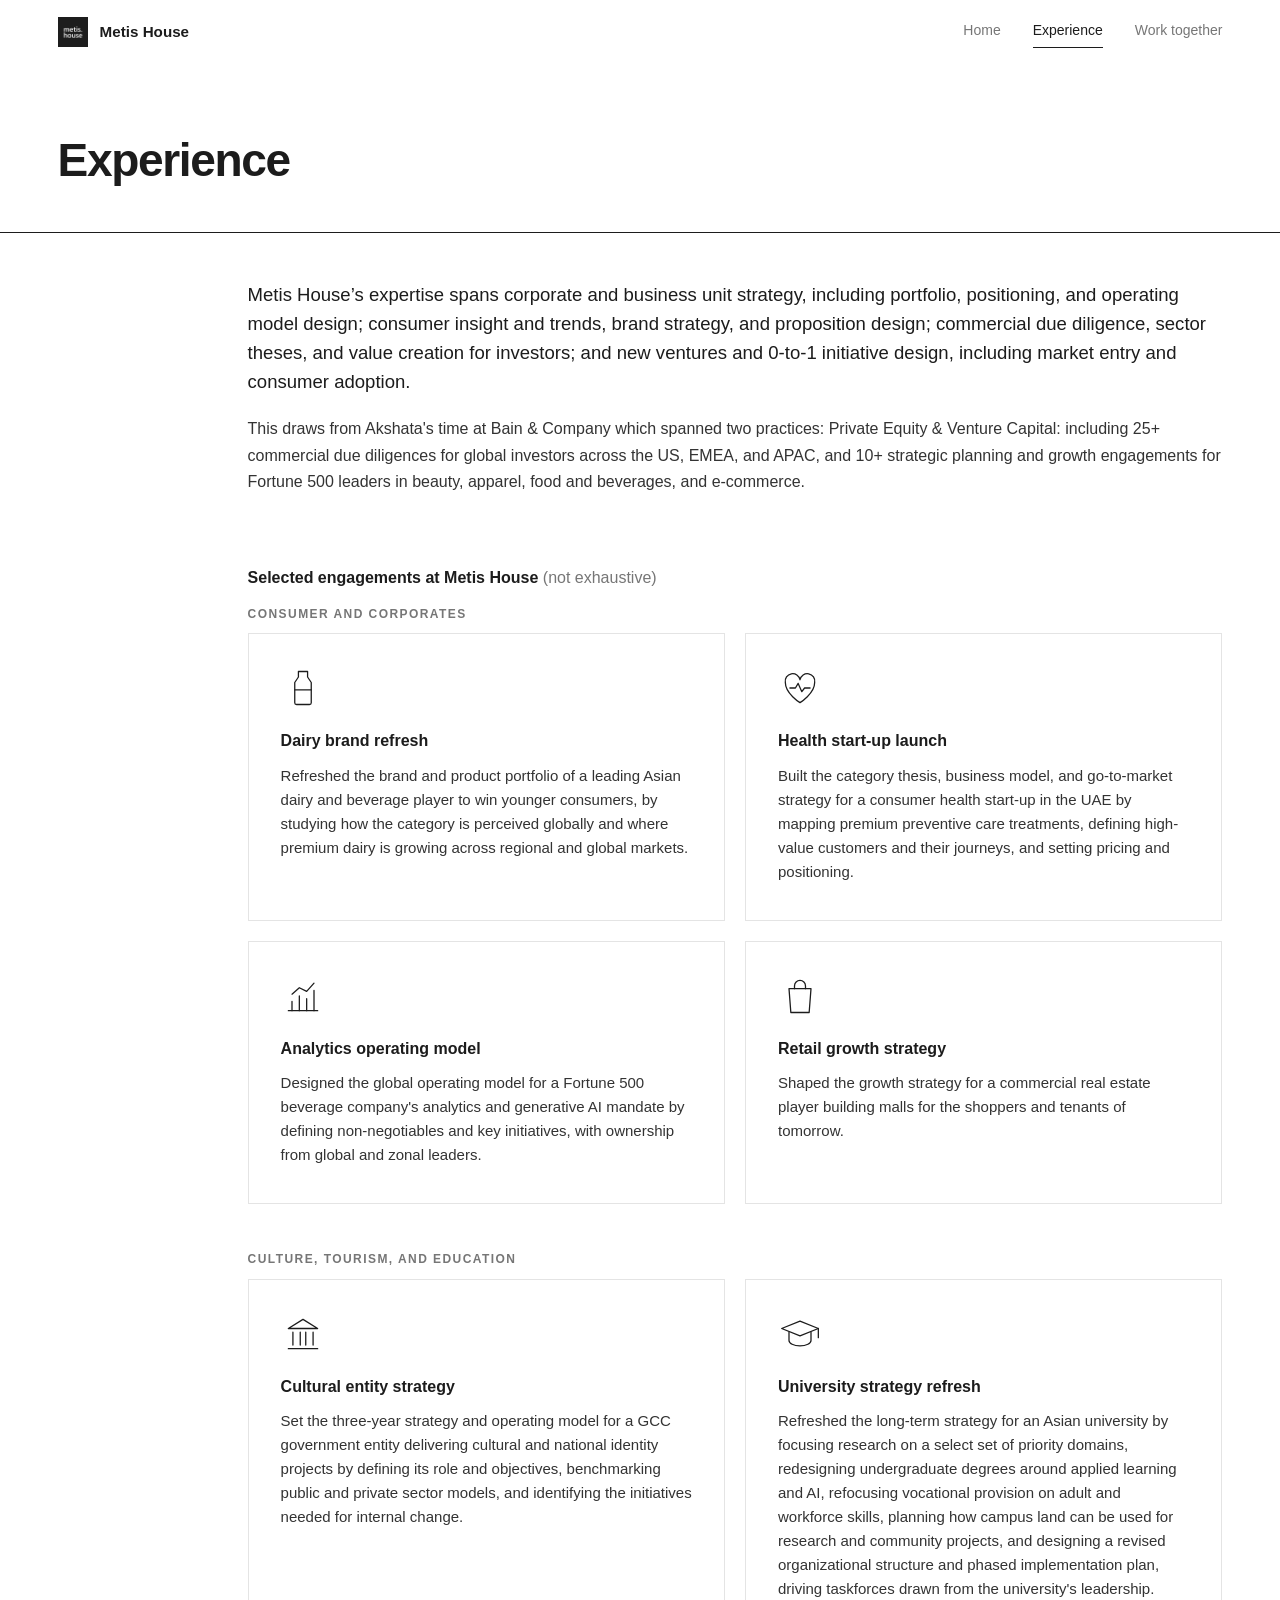
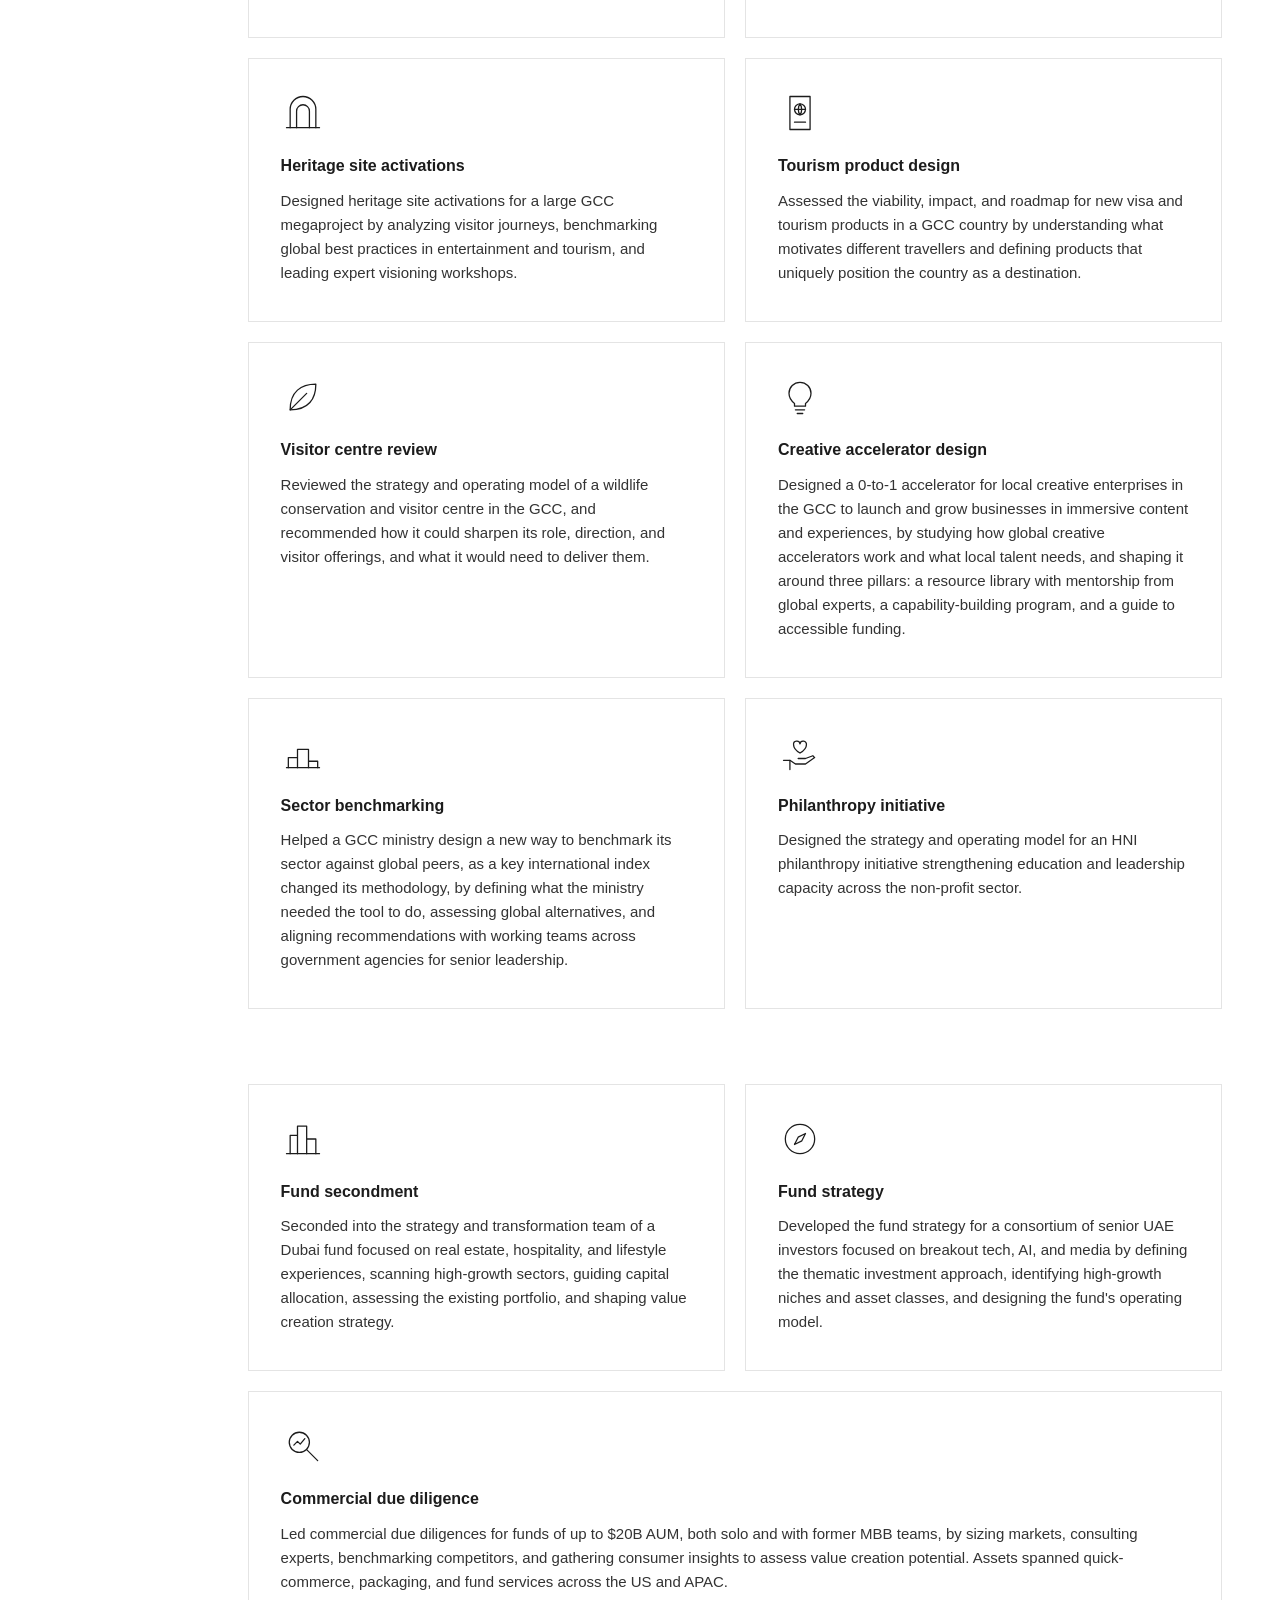
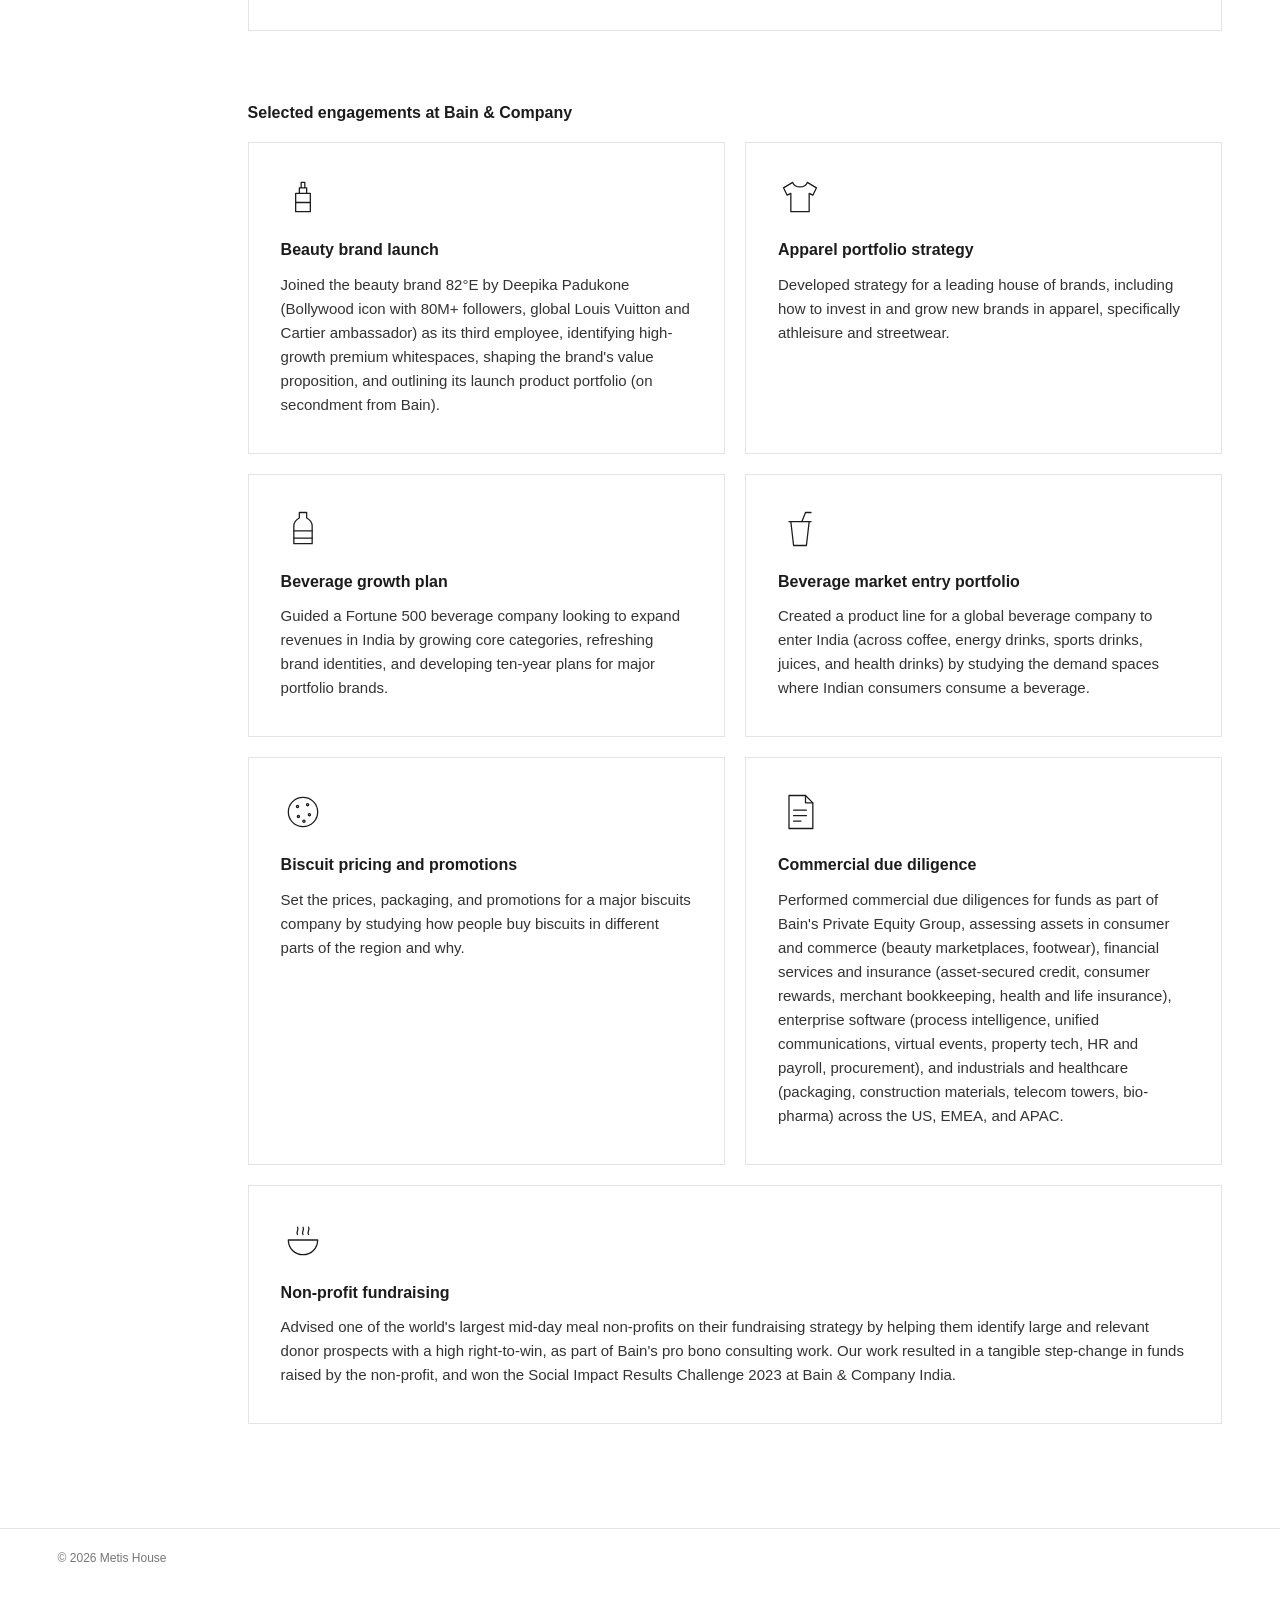
==== commit 00dee349: "Remove Experience side menu and rename Working Together to Work together Co-Authored-By: Claude Opus" ====
--- a/experience.html
+++ b/experience.html
@@ -21,7 +21,7 @@
       <nav id="nav" class="nav">
         <a href="index.html">Home</a>
         <a href="experience.html" class="active" aria-current="page">Experience</a>
-        <a href="working-together.html">Working Together</a>
+        <a href="working-together.html">Work together</a>
       </nav>
     </div>
   </header>
@@ -36,13 +36,7 @@
 
     <section class="section">
       <div class="wrap grid">
-        <div class="side">
-          <nav class="subnav" aria-label="On this page">
-            <a href="#expertise">Expertise</a>
-            <a href="#metis-house-engagements">Selected engagements at Metis House</a>
-            <a href="#bain-engagements">Selected engagements at Bain &amp; Company</a>
-          </nav>
-        </div>
+        <div class="side"></div>
         <div class="body">
           <p class="lead" id="expertise">Metis House’s expertise spans corporate and business unit strategy, including portfolio, positioning, and operating model design; consumer insight and trends, brand strategy, and proposition design; commercial due diligence, sector theses, and value creation for investors; and new ventures and 0-to-1 initiative design, including market entry and consumer adoption.</p>
           <p>This draws from Akshata's time at Bain &amp; Company which spanned two practices: Private Equity &amp; Venture Capital: including 25+ commercial due diligences for global investors across the US, EMEA, and APAC, and 10+ strategic planning and growth engagements for Fortune 500 leaders in beauty, apparel, food and beverages, and e-commerce.</p>
--- a/styles.css
+++ b/styles.css
@@ -15,7 +15,7 @@
   /* Layout */
   --gutter: clamp(20px, 4.5vw, 64px);
   --max: 1320px;
-  --side: 150px;       /* left column: Experience menu, otherwise empty */
+  --side: 150px;       /* empty left column that indents body text */
   --col-gap: 40px;
   --bar: 64px;
 
@@ -126,17 +126,6 @@
 .body { min-width: 0; max-width: 64rem; }
 .group h4 + .cards { margin-top: var(--s-1); }
 
-.subnav {
-  position: sticky;
-  top: calc(var(--bar) + var(--s-4));
-  display: flex;
-  flex-direction: column;
-  gap: var(--s-2);
-  font-size: var(--t-small);
-  line-height: 1.4;
-}
-.subnav a { color: var(--grey); text-decoration: none; transition: color .2s; }
-.subnav a:hover { color: var(--ink); }
 
 /* Text rhythm inside a page:
    s-1  label → its list
@@ -288,12 +277,4 @@
   .side:empty { display: none; }
   .cards { grid-template-columns: minmax(0, 1fr); }
   .card { padding: var(--s-3) var(--s-3) var(--s-4); }
-  .subnav {
-    position: static;
-    flex-direction: row; flex-wrap: wrap;
-    gap: var(--s-1) var(--s-3);
-    padding-bottom: var(--s-3);
-    margin-bottom: var(--s-4);
-    border-bottom: 1px solid var(--line);
-  }
-}
+}
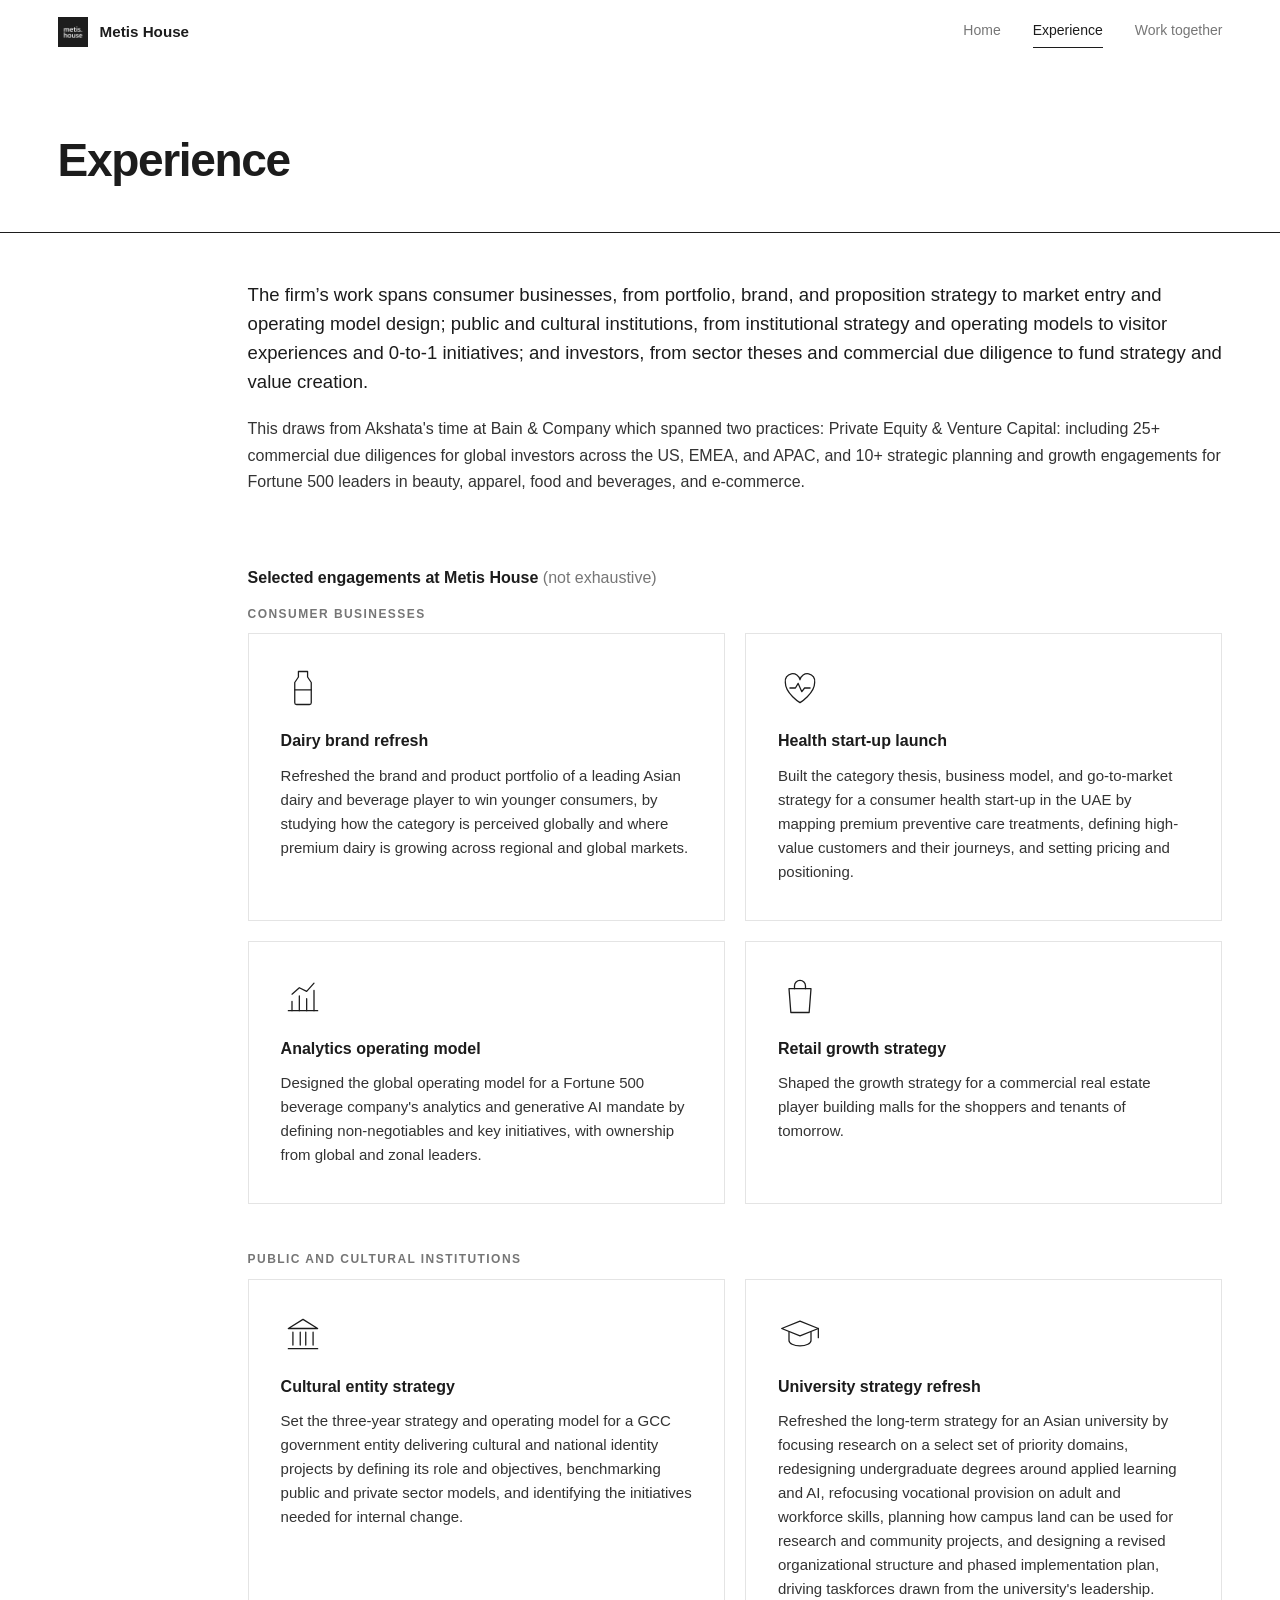
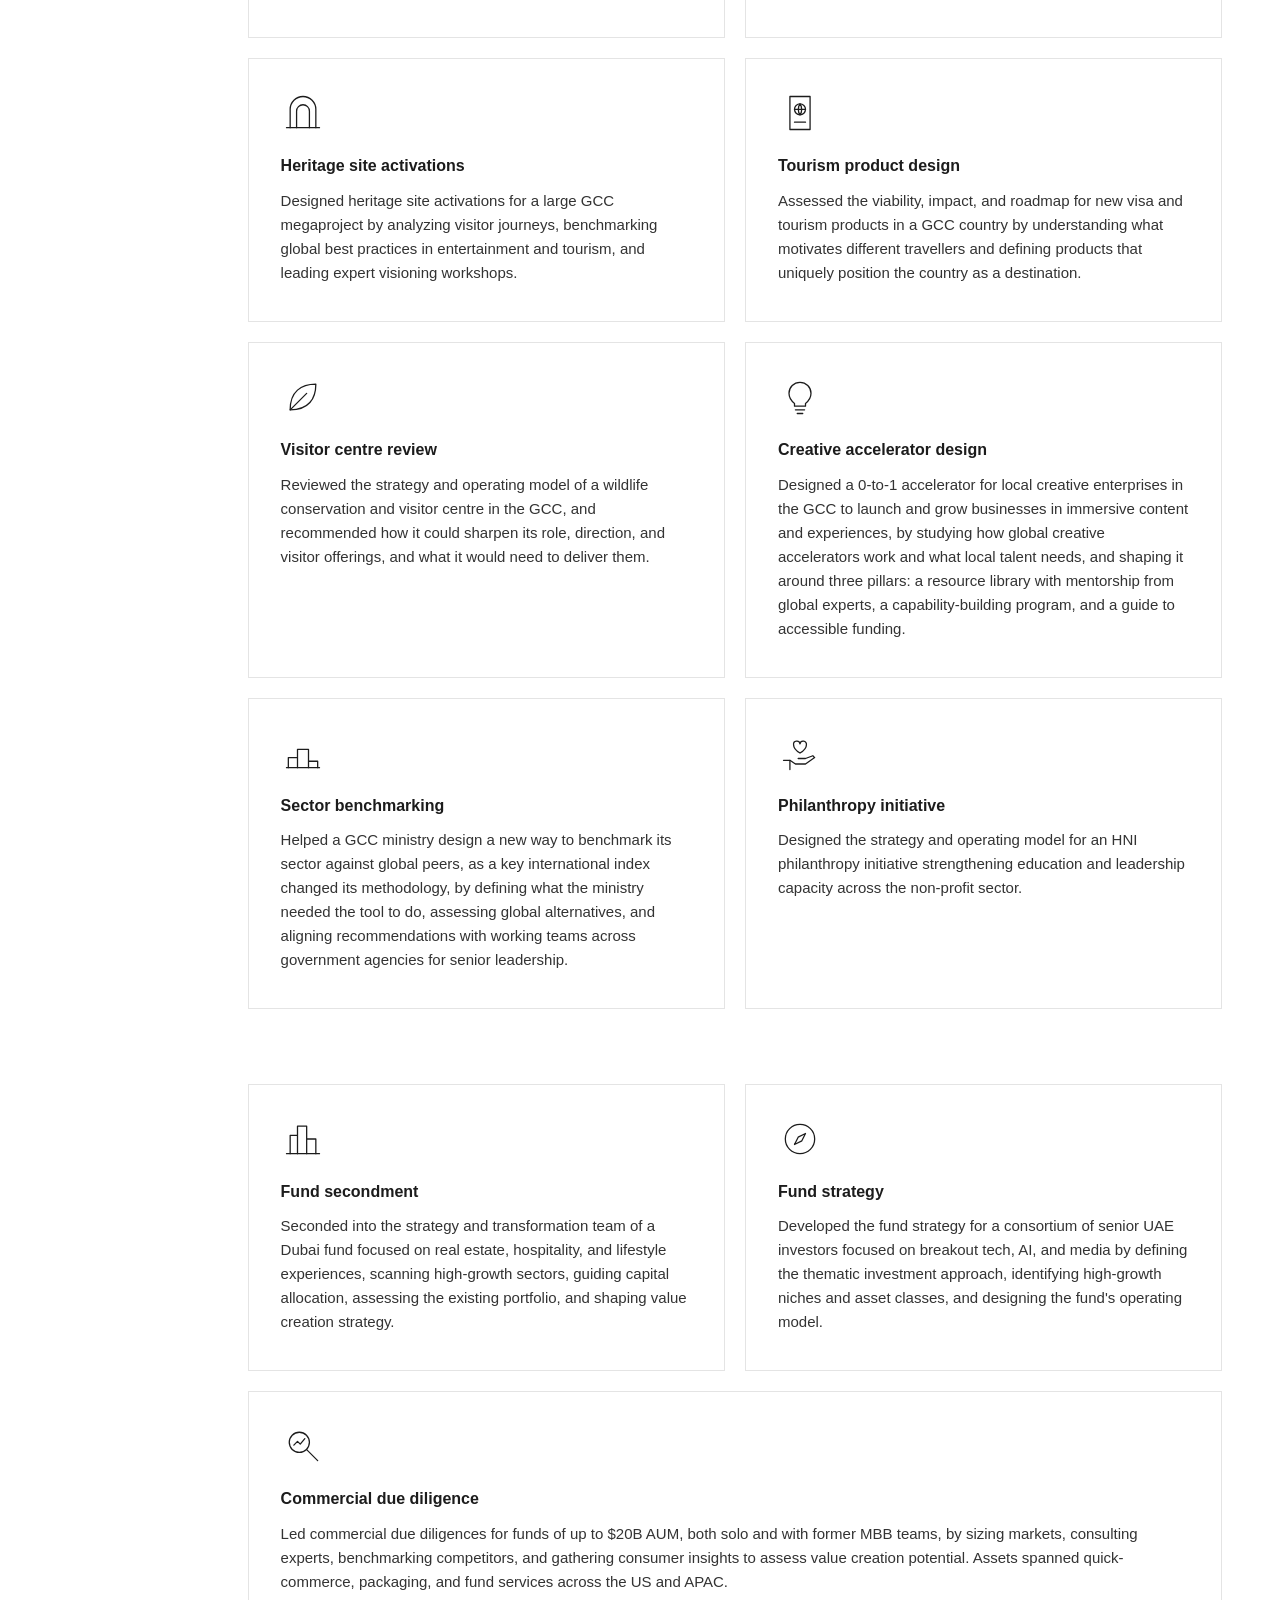
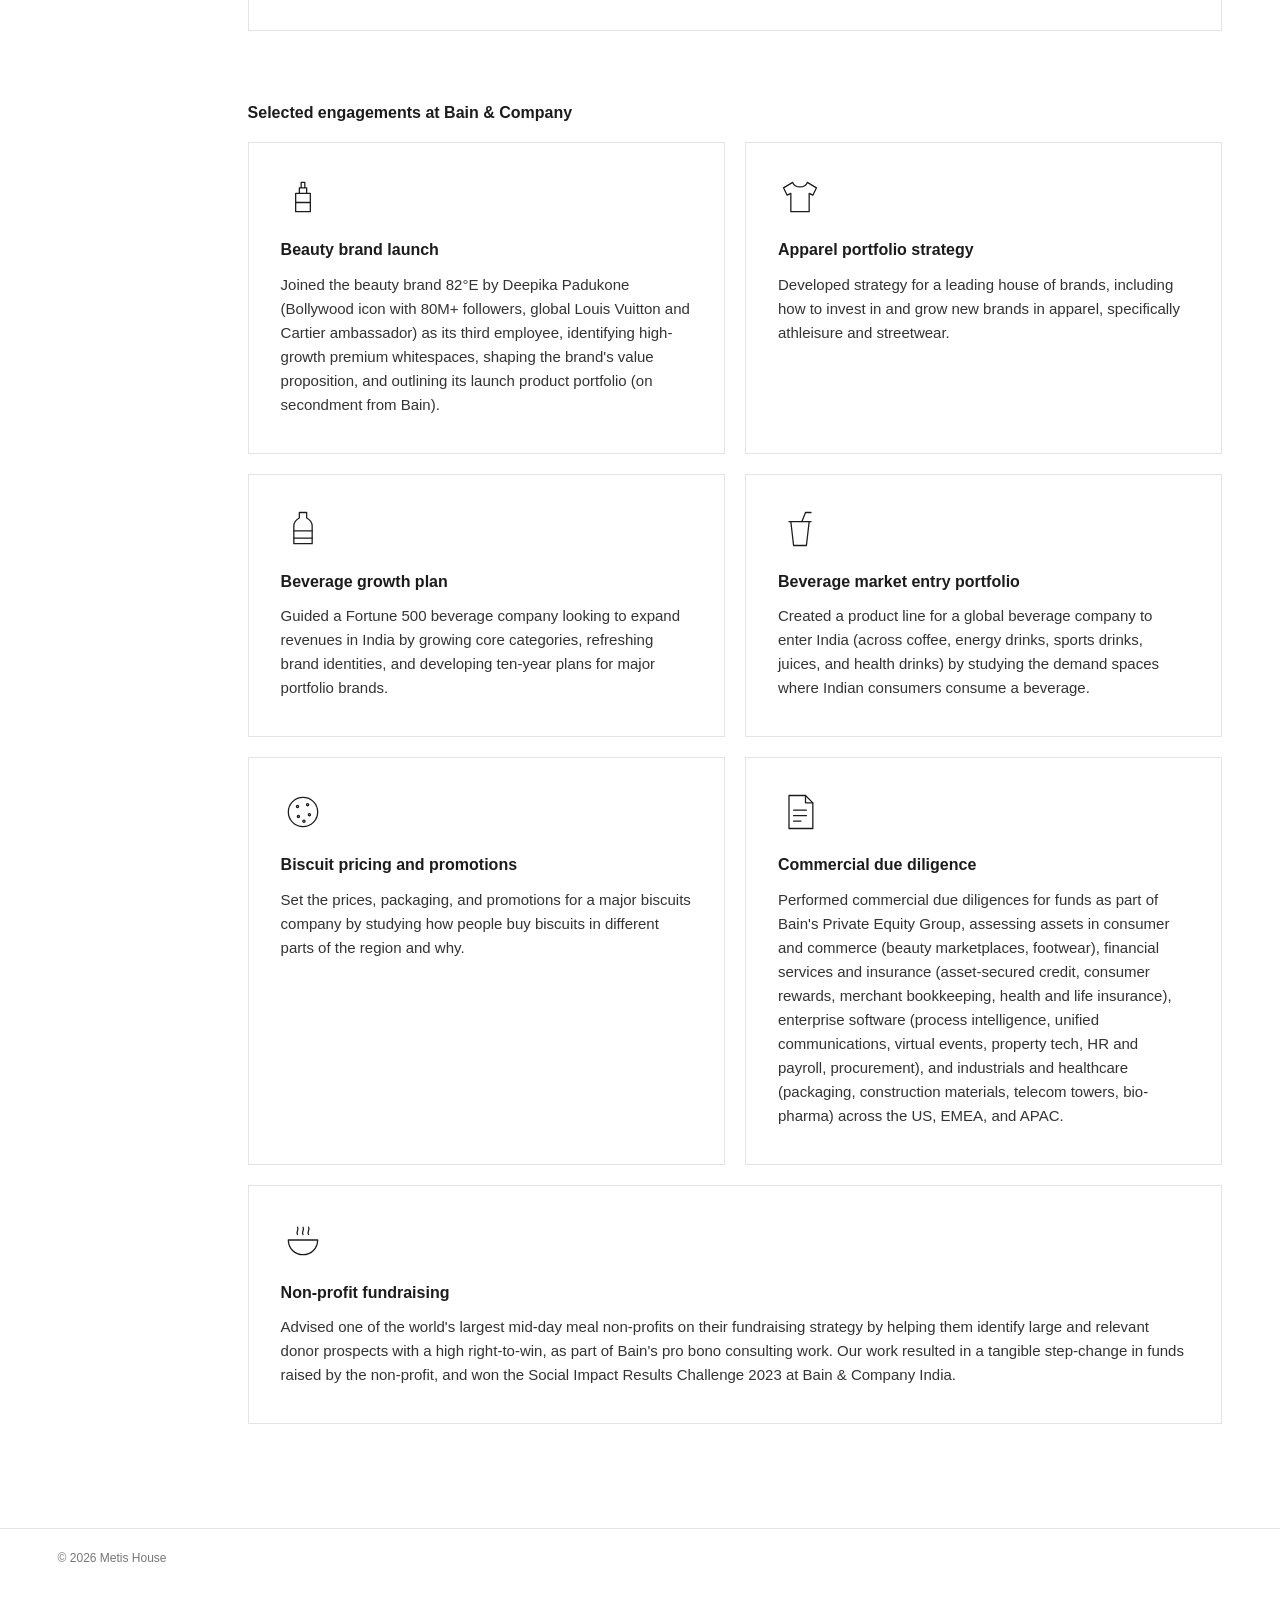
==== commit c27de1a5: "Update Experience intro and group names Co-Authored-By: Claude Opus 5.5 <noreply@anthropic.com> Clau" ====
--- a/experience.html
+++ b/experience.html
@@ -38,13 +38,13 @@
       <div class="wrap grid">
         <div class="side"></div>
         <div class="body">
-          <p class="lead" id="expertise">Metis House’s expertise spans corporate and business unit strategy, including portfolio, positioning, and operating model design; consumer insight and trends, brand strategy, and proposition design; commercial due diligence, sector theses, and value creation for investors; and new ventures and 0-to-1 initiative design, including market entry and consumer adoption.</p>
+          <p class="lead" id="expertise">The firm’s work spans consumer businesses, from portfolio, brand, and proposition strategy to market entry and operating model design; public and cultural institutions, from institutional strategy and operating models to visitor experiences and 0-to-1 initiatives; and investors, from sector theses and commercial due diligence to fund strategy and value creation.</p>
           <p>This draws from Akshata's time at Bain &amp; Company which spanned two practices: Private Equity &amp; Venture Capital: including 25+ commercial due diligences for global investors across the US, EMEA, and APAC, and 10+ strategic planning and growth engagements for Fortune 500 leaders in beauty, apparel, food and beverages, and e-commerce.</p>
 
           <h3 class="subhead" id="metis-house-engagements">Selected engagements at Metis House <span class="quiet">(not exhaustive)</span></h3>
 
           <div class="group">
-            <h4>Consumer and corporates</h4>
+            <h4>Consumer businesses</h4>
             <div class="cards">
               <article class="card">
                 <svg class="card-icon" viewBox="0 0 48 48" aria-hidden="true"><path d="M19 6h10v6l4 6v22a2 2 0 0 1-2 2H17a2 2 0 0 1-2-2V18l4-6z"/><path d="M15 26h18"/></svg>
@@ -70,7 +70,7 @@
           </div>
 
           <div class="group">
-            <h4>Culture, tourism, and education</h4>
+            <h4>Public and cultural institutions</h4>
             <div class="cards">
               <article class="card">
                 <svg class="card-icon" viewBox="0 0 48 48" aria-hidden="true"><path d="M8 18l16-10 16 10z"/><path d="M13 22v14M21 22v14M27 22v14M35 22v14"/><path d="M8 40h32"/></svg>
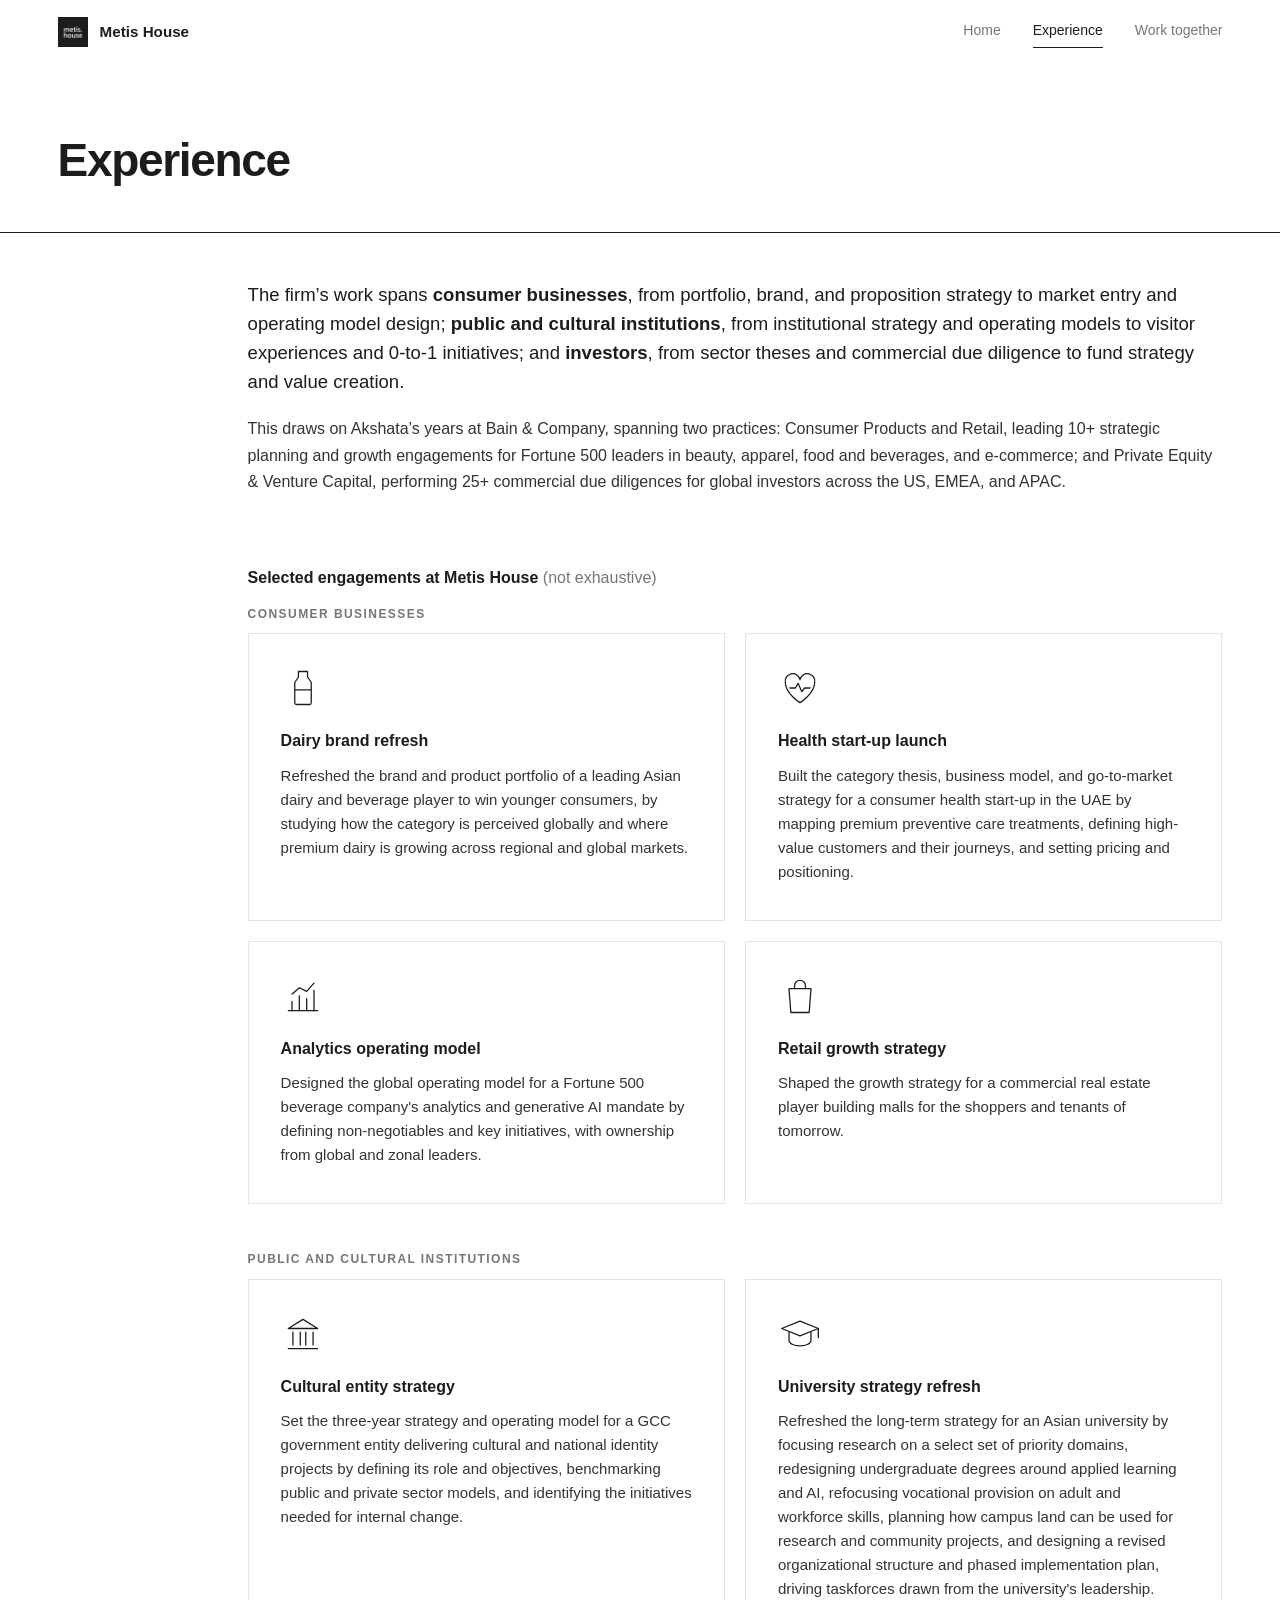
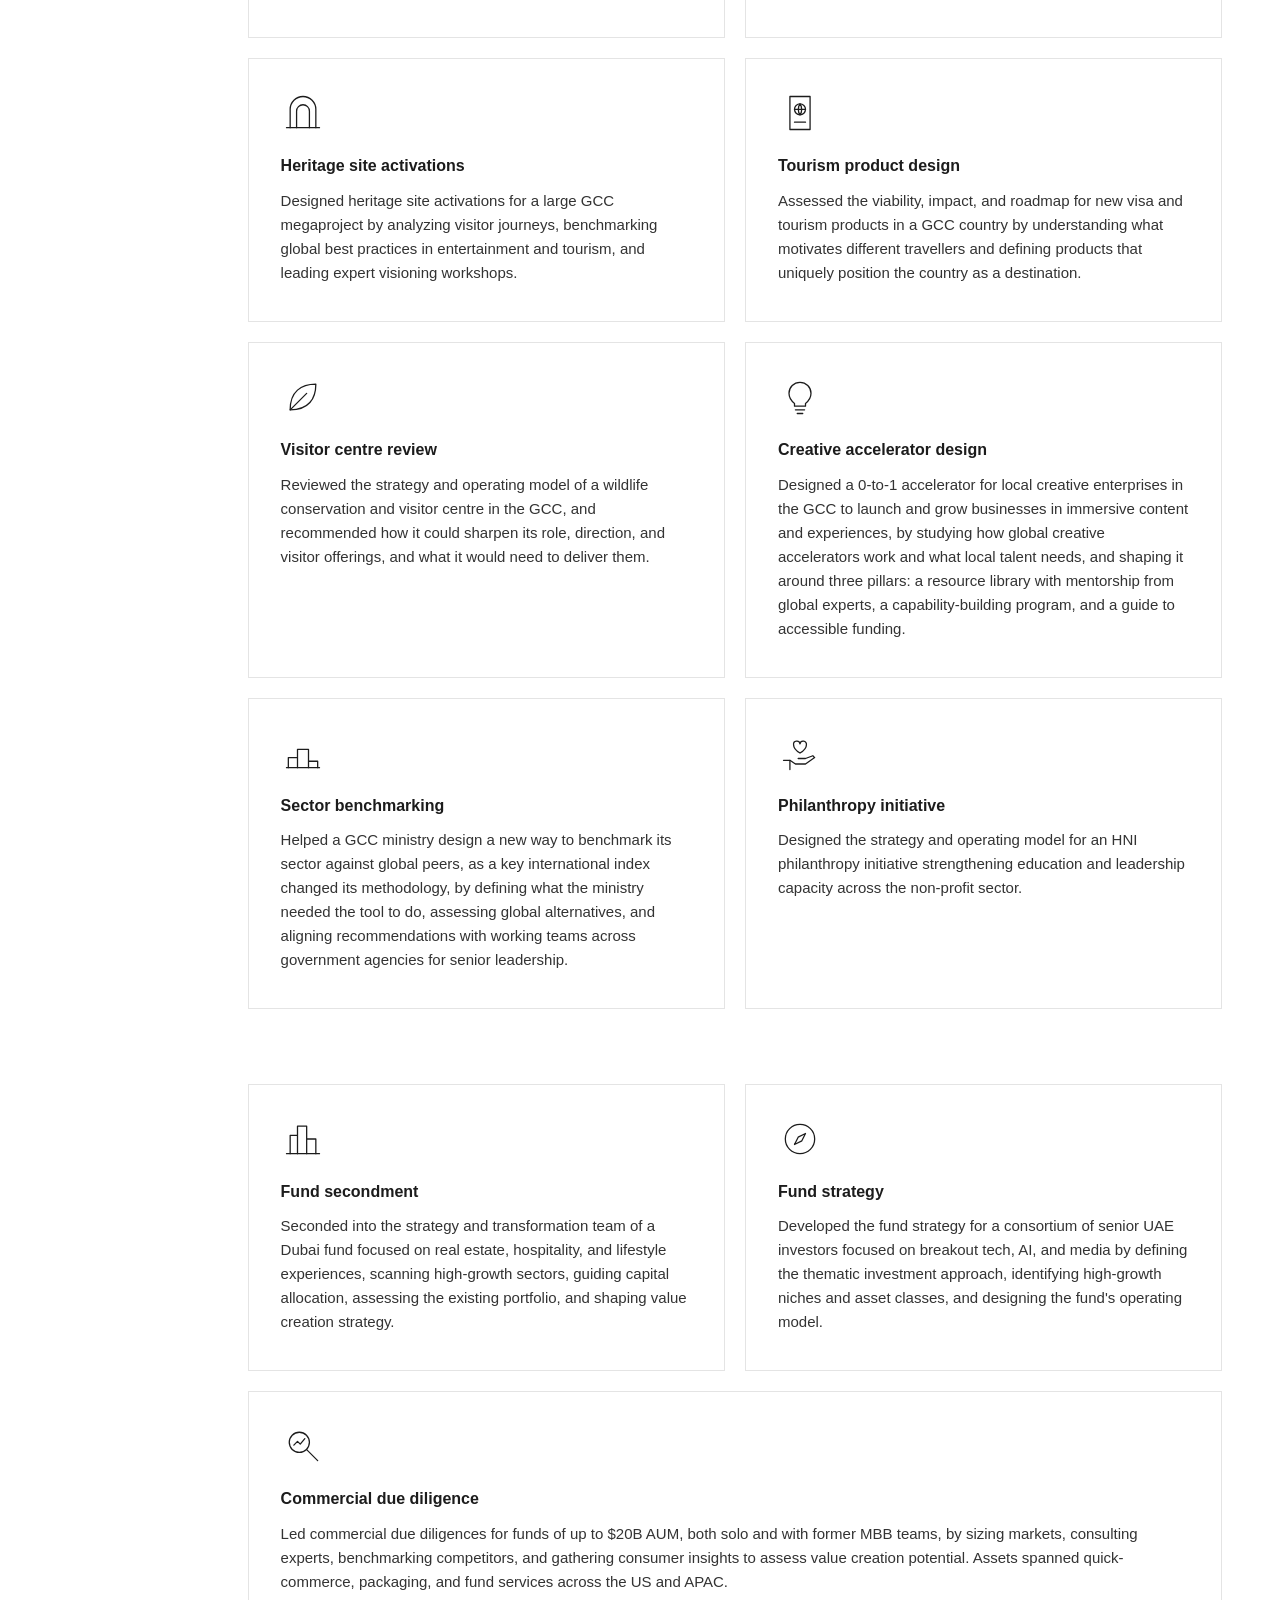
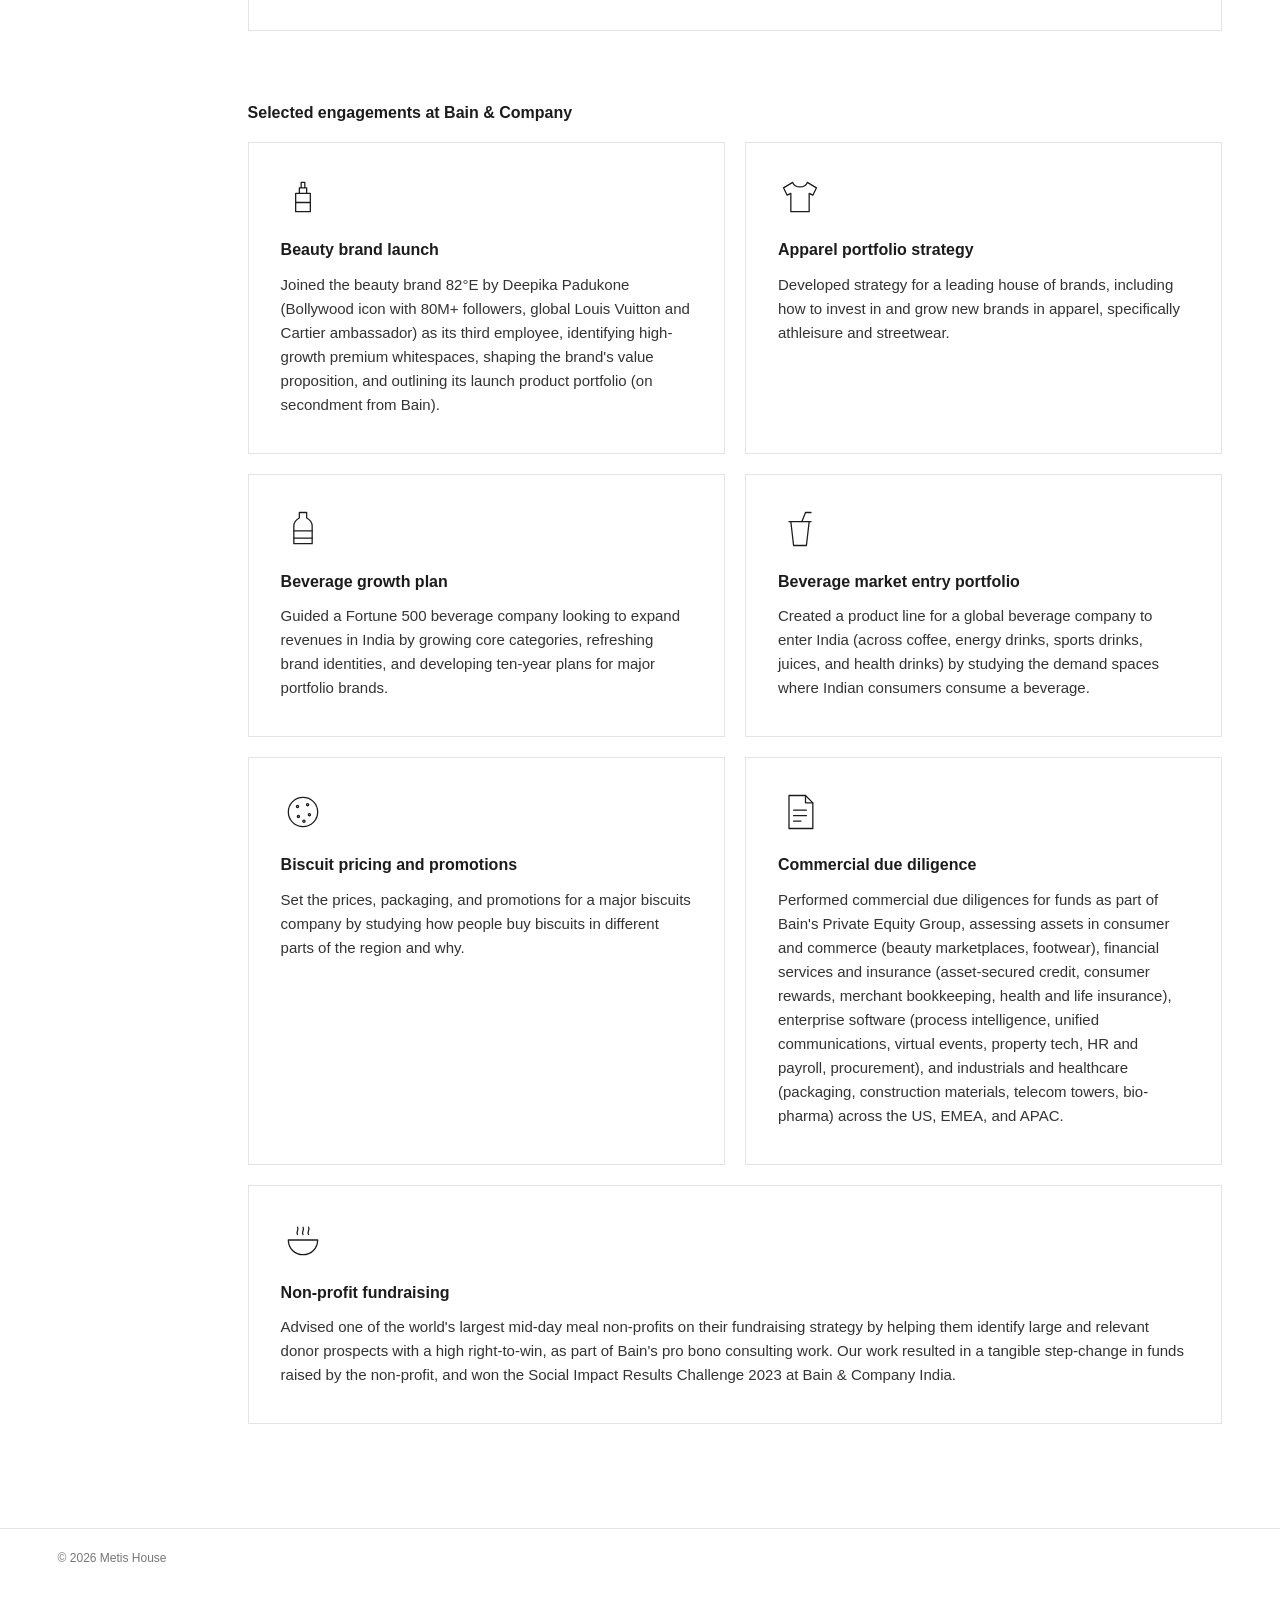
==== commit bb4f68c7: "Update Experience intro paragraphs and bold the three client groups Co-Authored-By: Claude Opus 5.5 " ====
--- a/experience.html
+++ b/experience.html
@@ -38,8 +38,8 @@
       <div class="wrap grid">
         <div class="side"></div>
         <div class="body">
-          <p class="lead" id="expertise">The firm’s work spans consumer businesses, from portfolio, brand, and proposition strategy to market entry and operating model design; public and cultural institutions, from institutional strategy and operating models to visitor experiences and 0-to-1 initiatives; and investors, from sector theses and commercial due diligence to fund strategy and value creation.</p>
-          <p>This draws from Akshata's time at Bain &amp; Company which spanned two practices: Private Equity &amp; Venture Capital: including 25+ commercial due diligences for global investors across the US, EMEA, and APAC, and 10+ strategic planning and growth engagements for Fortune 500 leaders in beauty, apparel, food and beverages, and e-commerce.</p>
+          <p class="lead" id="expertise">The firm’s work spans <strong>consumer businesses</strong>, from portfolio, brand, and proposition strategy to market entry and operating model design; <strong>public and cultural institutions</strong>, from institutional strategy and operating models to visitor experiences and 0-to-1 initiatives; and <strong>investors</strong>, from sector theses and commercial due diligence to fund strategy and value creation.</p>
+          <p>This draws on Akshata’s years at Bain &amp; Company, spanning two practices: Consumer Products and Retail, leading 10+ strategic planning and growth engagements for Fortune 500 leaders in beauty, apparel, food and beverages, and e-commerce; and Private Equity &amp; Venture Capital, performing 25+ commercial due diligences for global investors across the US, EMEA, and APAC.</p>
 
           <h3 class="subhead" id="metis-house-engagements">Selected engagements at Metis House <span class="quiet">(not exhaustive)</span></h3>
 
--- a/styles.css
+++ b/styles.css
@@ -14,7 +14,7 @@
 
   /* Layout */
   --gutter: clamp(20px, 4.5vw, 64px);
-  --max: 1320px;
+  --max: 1480px;
   --side: 150px;       /* empty left column that indents body text */
   --col-gap: 40px;
   --bar: 64px;
@@ -57,6 +57,8 @@
 p { margin: 0; }
 a { color: inherit; }
 strong { color: var(--ink); font-weight: 600; }
+em { font-style: italic; }
+button, input, select, textarea { font: inherit; } /* form controls don't inherit the font by default */
 .nowrap { white-space: nowrap; }
 
 .wrap, .topbar-inner { max-width: var(--max); margin: 0 auto; padding-inline: var(--gutter); }
@@ -123,7 +125,7 @@
   grid-template-columns: var(--side) minmax(0, 1fr);
   column-gap: var(--col-gap);
 }
-.body { min-width: 0; max-width: 64rem; }
+.body { min-width: 0; max-width: 72rem; }
 .group h4 + .cards { margin-top: var(--s-1); }
 
 
@@ -218,20 +220,20 @@
 }
 
 /* ---------- Home: one screen on laptops ----------
-   --gap-xs  title to tagline, list heading to list
-   --gap-sm  intro to proof line (one unit), between list items
+   --gap-xs  title to tagline
+   --gap-sm  intro to proof line, list heading to list, between list items (all equal)
    --gap-md  either side of the rule (equal)
-   --gap-lg  before the "most suited for" list (the main break) */
+   --gap-lg  before the "most suited for" heading (a modest step up from --gap-sm) */
 .page-home { min-height: 100vh; display: flex; flex-direction: column; }
 .page-home main { flex: 1; }
 .page-home .site-footer { display: none; }
 
-.page-home { --gap-xs: 10px; --gap-sm: 12px; --gap-md: 40px; --gap-lg: 52px; }
+.page-home { --gap-xs: 10px; --gap-sm: 12px; --gap-md: 40px; --gap-lg: 30px; }
 .page-home .hero { padding-bottom: var(--gap-md); }
 .page-home .hero h1 { margin-bottom: var(--gap-xs); }
 .page-home .section { padding-block: var(--gap-md) 56px; }
 .page-home .lead + p { margin-top: var(--gap-sm); }
-.page-home .subhead { margin: var(--gap-lg) 0 var(--gap-xs); }
+.page-home .subhead { margin: var(--gap-lg) 0 var(--gap-sm); }
 .page-home .list li + li { margin-top: var(--gap-sm); }
 
 @media (min-width: 821px) {
@@ -239,13 +241,14 @@
     --gap-xs: clamp(8px, 1.4vh, 14px);
     --gap-sm: clamp(8px, 1.6vh, 16px);
     --gap-md: clamp(28px, 6vh, 64px);
-    --gap-lg: clamp(40px, 9vh, 104px);
+    --gap-lg: calc(var(--gap-sm) * 2.5);
   }
   .page-home .hero { padding-top: calc(var(--bar) + clamp(28px, 9.5vh, 120px)); }
   .page-home .hero h1 { font-size: clamp(2.6rem, min(5.2vw, 8.5vh), 4.25rem); }
   .page-home .tagline { font-size: clamp(1.1rem, min(1.6vw, 2.6vh), 1.375rem); }
   .page-home .section { padding-block: var(--gap-md) 0; }
-  .page-home .body > .lead { font-size: clamp(1.05rem, min(1.45vw, 2.4vh), 1.25rem); }
+  .page-home .body > .lead { font-size: clamp(1.05rem, min(1.4vw, 2.4vh), 1.16rem); }
+  .page-home .body > p:not(.lead), .page-home .list, .page-home .subhead { font-size: clamp(1rem, min(1.2vw, 2.3vh), 1.0625rem); }
 }
 
 /* ---------- Tablets and phones ---------- */
@@ -278,3 +281,9 @@
   .cards { grid-template-columns: minmax(0, 1fr); }
   .card { padding: var(--s-3) var(--s-3) var(--s-4); }
 }
+
+/* Short laptop screens: trim Home's top space and main break so it still fits */
+@media (min-width: 821px) and (max-height: 700px) {
+  .page-home { --gap-md: clamp(24px, 5vh, 40px); }
+  .page-home .hero { padding-top: calc(var(--bar) + 6vh); }
+}
